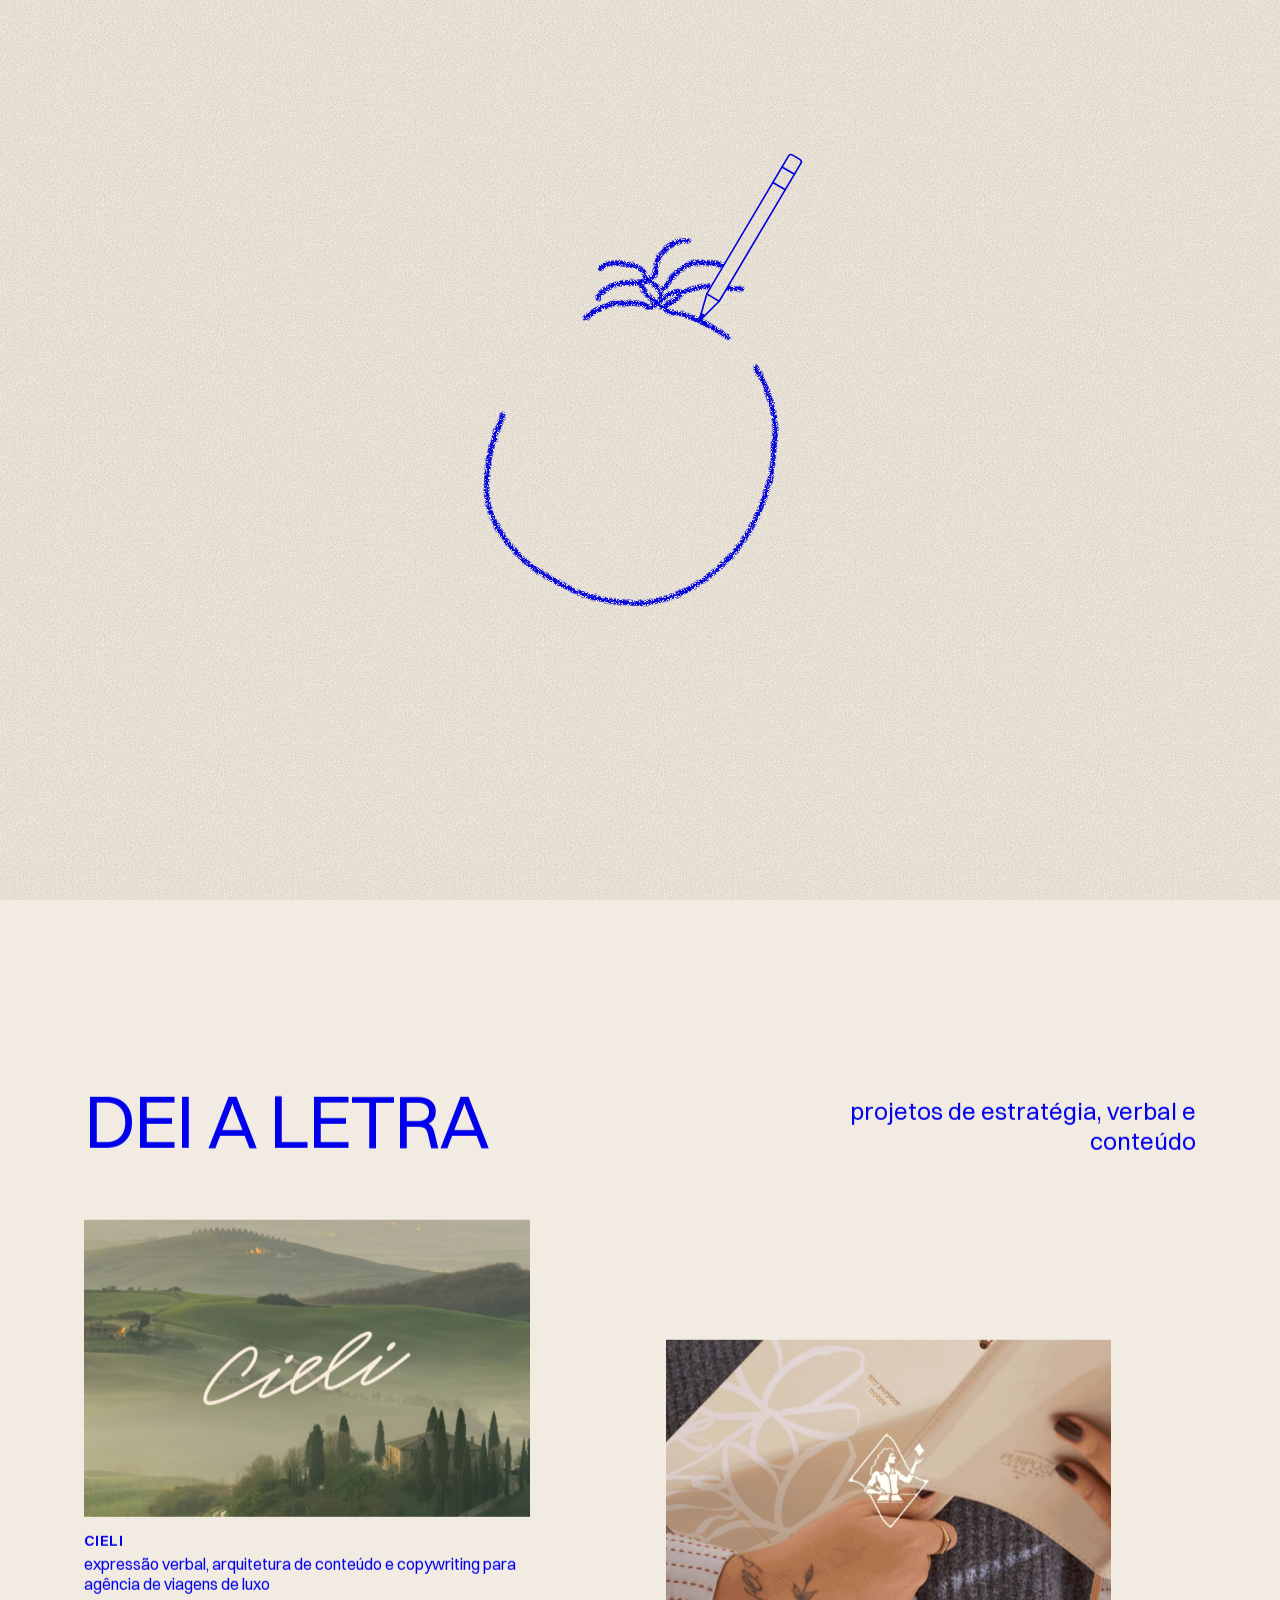
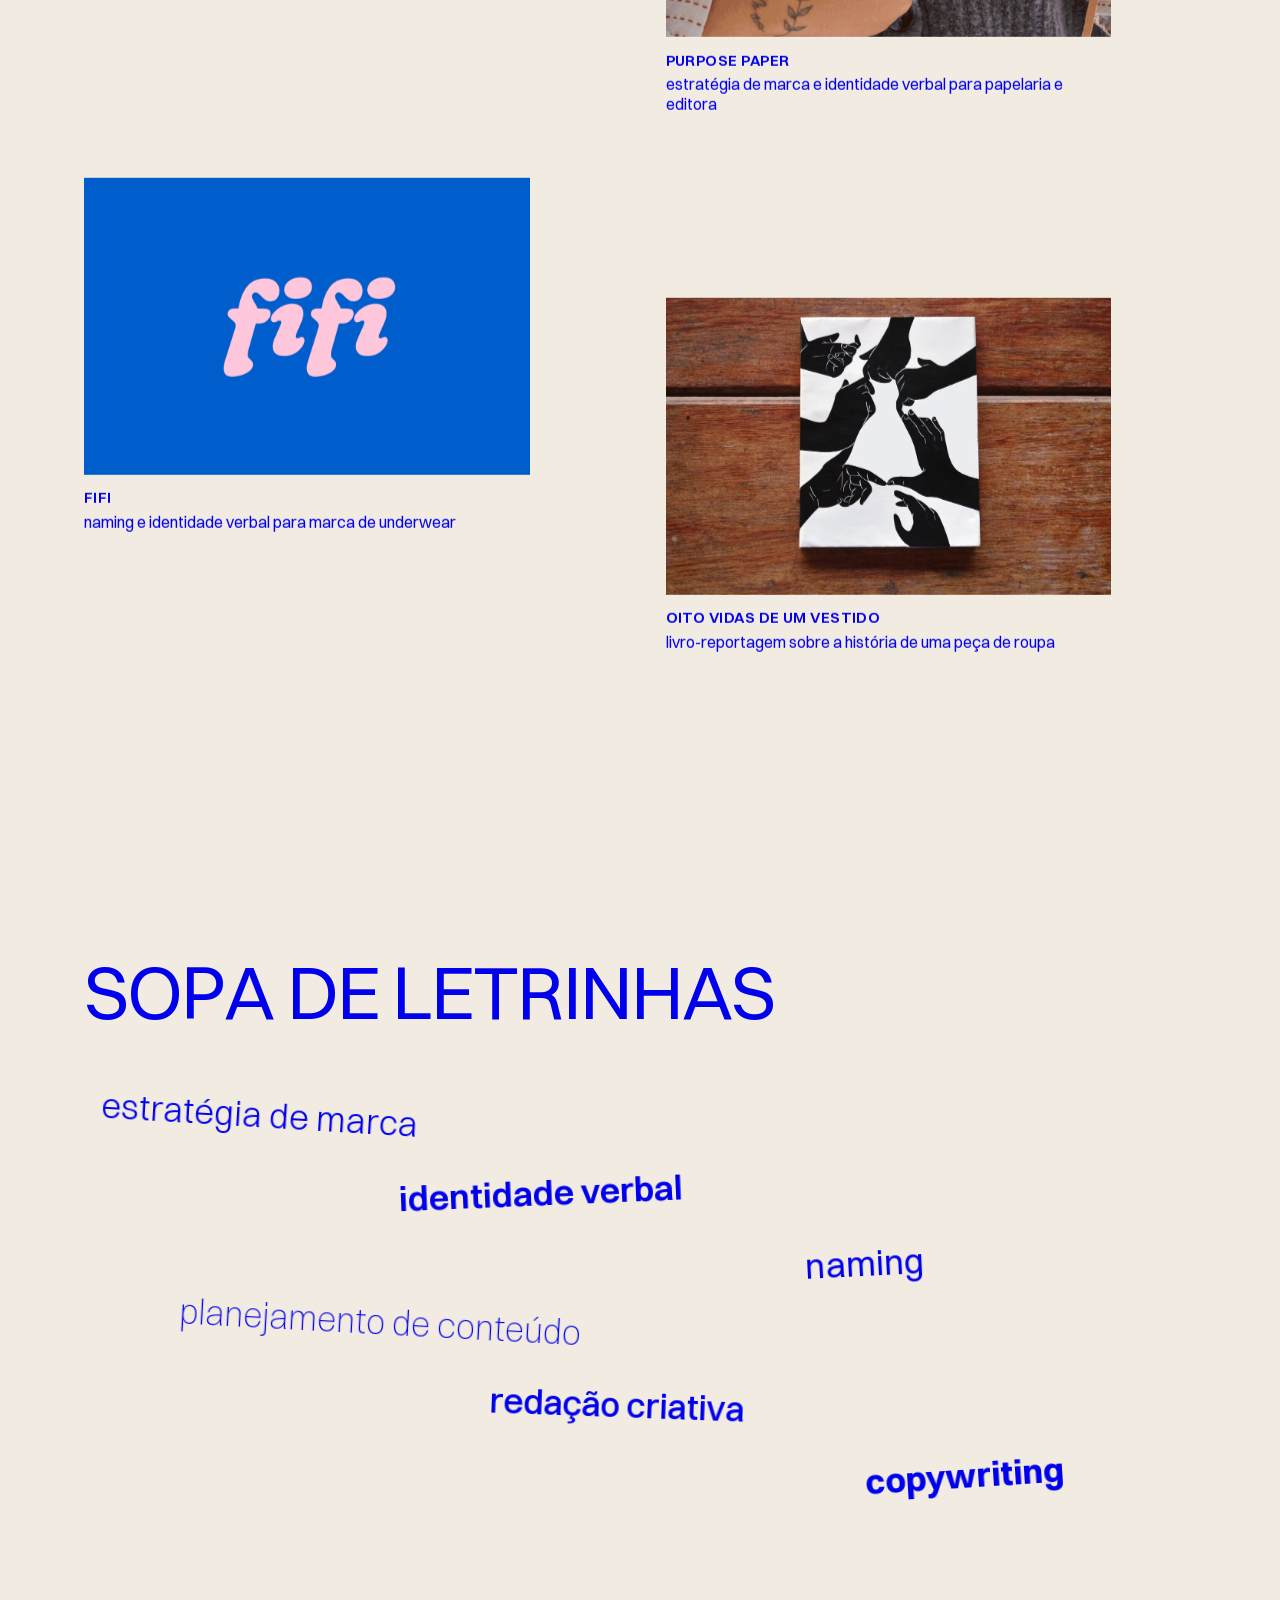
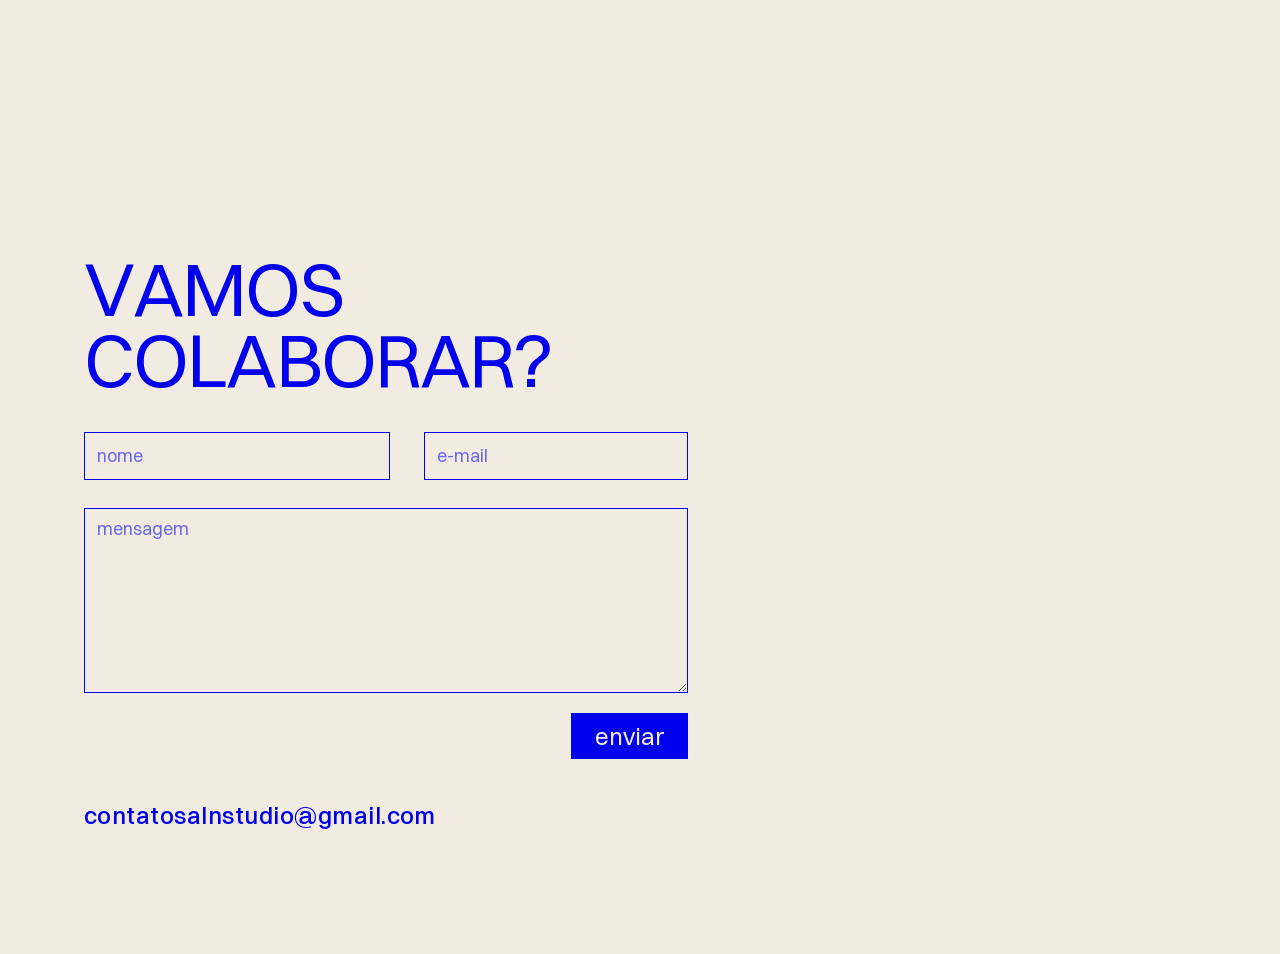
==== index.html @ 23c4adbc "Oito vidas de um vestido em mesa de folhas - Textos antigos (revista) saem; entram as 16 folhas do n" ====
<!doctype html>
<html lang="pt-BR">
<head>
  <meta charset="utf-8">
  <meta name="viewport" content="width=device-width, initial-scale=1">
  <title>Alana Lins — jornalista, estrategista e redatora</title>
  <meta name="description" content="Alana Lins: jornalista, estrategista e redatora. Estratégia de marca, identidade verbal, conteúdo e copywriting.">
  <meta name="theme-color" content="#F1EBE1">
  <link rel="preload" href="assets/fonts/Switzer-400.woff2" as="font" type="font/woff2" crossorigin>
  <link rel="stylesheet" href="css/style.css?v=2026110310">
  <script>
    // Decide antes de pintar a página se a abertura com o lápis vai rodar:
    // só na primeira visita da sessão e sem #âncora na URL.
    try {
      if (!location.hash && !sessionStorage.getItem("introVista")) {
        document.documentElement.classList.add("com-abertura");
      }
    } catch (e) {}
  </script>
</head>
<body>
  <div class="grao" aria-hidden="true"></div>
  <header class="menu" id="menu">
    <a class="menu__marca" href="#inicio"><span class="assinatura" aria-hidden="true"></span><span>alana lins</span></a>
    <nav aria-label="Principal">
      <a href="#projetos">projetos</a>
      <a href="#sobre" id="abrir-sobre" aria-haspopup="dialog">sobre</a>
      <a href="#contato">contato</a>
      <a href="#" data-loja target="_blank" rel="noopener">loja</a>
    </nav>
  </header>

  <main>
    <!-- Header 3 -->
    <header class="secao hero" id="inicio">
      <!-- as letras do nome são montadas pelo main.js a partir de abertura.nome -->
      <h1 class="nome" id="nome" aria-label="Alana Lins">
        <span class="linha linha--1" aria-hidden="true"></span>
        <span class="linha linha--2" aria-hidden="true"></span>
      </h1>
      <div class="etiqueta" id="etiqueta">
        <p class="etiqueta__texto" data-campo="abertura.etiqueta"></p>
      </div>
    </header>

    <section class="secao projetos" id="projetos">
      <div class="cab">
        <h2 class="titulo" data-campo="secaoProjetos.titulo"></h2>
        <p class="subtitulo" data-campo="secaoProjetos.descricao"></p>
      </div>
      <ul class="grade" id="grade-projetos"></ul>
    </section>

    <section class="secao servicos" id="servicos">
      <div class="cab"><h2 class="titulo" data-campo="servicos.titulo"></h2></div>
      <div class="sopa" id="sopa">
        <p class="sopa__descricao" id="sopa-descricao" aria-live="polite"></p>
      </div>
    </section>

    <section class="secao contato" id="contato">
      <div class="cab"><h2 class="titulo" data-campo="contato.titulo"></h2></div>
      <form class="form" id="form-contato">
        <label class="campo">
          <span class="sr">nome</span>
          <input type="text" name="nome" placeholder="nome" autocomplete="name" required>
        </label>
        <label class="campo">
          <span class="sr">e-mail</span>
          <input type="email" name="email" placeholder="e-mail" autocomplete="email" required>
        </label>
        <label class="campo campo--largo">
          <span class="sr">mensagem</span>
          <textarea name="mensagem" placeholder="mensagem" rows="6" required></textarea>
        </label>
        <div class="form__rodape">
          <p class="form__status" id="form-status" role="status"></p>
          <button type="submit" class="botao">enviar</button>
        </div>
      </form>
      <div class="confirmacao" id="confirmacao" hidden role="status">
        <p class="confirmacao__titulo">Mensagem enviada!</p>
        <p>Ela já voou até mim. Respondo em breve.</p>
        <button type="button" class="vazio-link" id="de-novo">escrever outra</button>
      </div>
      <p class="contato__links micro" id="contato-links"></p>
    </section>
  </main>

  <!-- Sobre: abre como uma folha por cima da página (conteúdo em SITE.sobre) -->
  <div class="sobre" id="sobre" hidden>
    <div class="sobre__fundo" data-fechar></div>
    <article class="sobre__folha" role="dialog" aria-modal="true" aria-labelledby="sobre-titulo" tabindex="-1">
      <div class="sobre__lado">
        <p class="sobre__meta"><b>sobre</b><button type="button" class="sobre__fechar" data-fechar aria-label="Fechar">×</button></p>
        <h2 class="sobre__titulo" id="sobre-titulo" data-campo="sobre.titulo"></h2>
        <div class="sobre__texto" id="sobre-texto"></div>
        <p class="sobre__redes" id="sobre-redes"></p>
      </div>
      <figure class="sobre__foto"><img id="sobre-foto" alt="Alana Lins" loading="lazy"></figure>
    </article>
  </div>

  <!-- Filtro de grafite para o risco de lápis nos títulos dos projetos -->
  <svg width="0" height="0" style="position:absolute" aria-hidden="true" focusable="false">
    <filter id="grafite" x="-5%" y="-60%" width="110%" height="220%">
      <feTurbulence type="fractalNoise" baseFrequency="0.9" numOctaves="2" seed="4" result="ruido"/>
      <feDisplacementMap in="SourceGraphic" in2="ruido" scale="1.6" xChannelSelector="R" yChannelSelector="G" result="tremido"/>
      <feColorMatrix in="ruido" type="matrix" values="0 0 0 0 0  0 0 0 0 0  0 0 0 0 0  0 0 0 -0.9 1.35" result="graos"/>
      <feComposite in="tremido" in2="graos" operator="in"/>
    </filter>
  </svg>

  <!-- Abertura: uma folha do mesmo papel em que o lápis desenha a bonequinha -->
  <div class="abertura" id="abertura">
    <div class="abertura__folha" id="abertura-folha">
      <canvas id="abertura-riscos" aria-hidden="true"></canvas>
      <canvas id="abertura-rosto" aria-hidden="true"></canvas>
    </div>
    <canvas id="abertura-lapis" aria-hidden="true"></canvas>
  </div>

  <script src="js/conteudo.js?v=2026110310"></script>
  <script src="js/main.js?v=2026110310"></script>
  <script src="js/abertura.js?v=2026110310"></script>
  <script src="js/lapis.js?v=2026110310"></script>
</body>
</html>
---- css/style.css ----
/* ===================== Fontes ===================== */
/* Switzer (Indian Type Foundry, licença gratuita do Fontshare), pesos 200 a 800 e itálico 400 */
@font-face {
  font-family: "Switzer";
  src: url("../assets/fonts/Switzer-200.woff2") format("woff2");
  font-weight: 200;
  font-style: normal;
  font-display: swap;
}
@font-face {
  font-family: "Switzer";
  src: url("../assets/fonts/Switzer-300.woff2") format("woff2");
  font-weight: 300;
  font-style: normal;
  font-display: swap;
}
@font-face {
  font-family: "Switzer";
  src: url("../assets/fonts/Switzer-400.woff2") format("woff2");
  font-weight: 400;
  font-style: normal;
  font-display: swap;
}
@font-face {
  font-family: "Switzer";
  src: url("../assets/fonts/Switzer-500.woff2") format("woff2");
  font-weight: 500;
  font-style: normal;
  font-display: swap;
}
@font-face {
  font-family: "Switzer";
  src: url("../assets/fonts/Switzer-600.woff2") format("woff2");
  font-weight: 600;
  font-style: normal;
  font-display: swap;
}
@font-face {
  font-family: "Switzer";
  src: url("../assets/fonts/Switzer-700.woff2") format("woff2");
  font-weight: 700;
  font-style: normal;
  font-display: swap;
}
@font-face {
  font-family: "Switzer";
  src: url("../assets/fonts/Switzer-800.woff2") format("woff2");
  font-weight: 800;
  font-style: normal;
  font-display: swap;
}

@font-face {
  font-family: "Switzer";
  src: url("../assets/fonts/Switzer-400-italic.woff2") format("woff2");
  font-weight: 400;
  font-style: italic;
  font-display: swap;
}

/* ===================== Tokens ===================== */
:root {
  --azul: #0000ec;
  --cru: #f1ebe1;
  --rosinha: #f7d5de;

  --fonte: "Switzer", "Helvetica Neue", Arial, sans-serif;

  --t-titulo: clamp(2.5rem, 1.5rem + 4vw, 5rem);
  --t-sub: clamp(1.125rem, 0.95rem + 0.75vw, 1.5rem);    /* ~24px */
  --t-menu: clamp(1.0625rem, 0.9rem + 0.7vw, 1.5rem);    /* ~24px */
  --t-texto: clamp(1rem, 0.94rem + 0.25vw, 1.125rem);    /* ~18px */
  --t-card: clamp(0.9375rem, 0.9rem + 0.15vw, 1rem);     /* ~16px */

  --menu-h: clamp(4.5rem, 3rem + 6vw, 7.75rem);
  --lateral: clamp(1rem, 5vw, 5.375rem);
  --largura: 69.5rem; /* ~1112px */
}

/* ===================== Base ===================== */
*,
*::before,
*::after { box-sizing: border-box; }

html {
  scroll-behavior: smooth;
  -webkit-text-size-adjust: 100%;
}

body {
  margin: 0;
  font-family: var(--fonte);
  font-size: var(--t-texto);
  line-height: 1.2;
  background: var(--cru);
  color: var(--azul);
  -webkit-font-smoothing: antialiased;
}

img { display: block; max-width: 100%; height: auto; }
a { color: inherit; }
p { margin: 0; }


::selection { background: var(--azul); color: var(--cru); }

:focus-visible { outline: 2px solid currentColor; outline-offset: 4px; }

.sr {
  position: absolute; width: 1px; height: 1px; padding: 0; margin: -1px;
  overflow: hidden; clip: rect(0 0 0 0); white-space: nowrap; border: 0;
}


/* ===================== Tipografia ===================== */
.titulo {
  margin: 0;
  font-weight: 400;
  font-size: var(--t-titulo);
  line-height: 0.95;
  letter-spacing: -0.025em;
  text-align: left;
  text-wrap: balance;
  overflow-wrap: break-word;
}

.subtitulo {
  margin: 0;
  font-size: var(--t-sub);
  line-height: 1.25;
}

/* título de seção à esquerda, subtítulo à direita na mesma linha (no celular, embaixo) */
.cab {
  width: 100%;
  max-width: var(--largura);
  margin: 0 auto;
  display: grid;
  grid-template-columns: 1fr minmax(0, 22rem);
  gap: 1rem 2rem;
  align-items: end;
}
.cab .subtitulo { text-align: right; }

/* textos pequenos de apoio */
.micro {
  font-size: 0.8125rem;
  font-weight: 500;
  text-transform: uppercase;
  letter-spacing: 0.06em;
  line-height: 1.35;
}

.texto p + p { margin-top: 1.2em; }

/* ===================== Menu ===================== */
.menu {
  position: fixed;
  inset: 0 0 auto 0;
  z-index: 10;
  height: var(--menu-h);
  display: flex;
  justify-content: space-between;
  align-items: center;
  gap: 1rem;
  padding: 0 var(--lateral);
  font-size: var(--t-menu);
  font-weight: 500;
  background: var(--cru);
  color: var(--azul);
}
.menu nav { display: flex; gap: clamp(0.9rem, 3vw, 2.2rem); }
.menu a { text-decoration: none; white-space: nowrap; }
.menu a:hover { text-decoration: underline; text-underline-offset: 0.2em; }

/* assinatura: a bonequinha ao lado de "alana lins", na cor do texto */
.menu__marca { display: inline-flex; align-items: center; gap: 0.4em; }
.menu__marca:hover { text-decoration: none !important; }
.assinatura {
  flex: none;
  width: 1.95em;
  aspect-ratio: 737 / 800;
  background-color: currentColor;
  -webkit-mask: url("../assets/img/rosto.png") center / contain no-repeat;
  mask: url("../assets/img/rosto.png") center / contain no-repeat;
  transform-origin: 50% 85%;
}
.menu__marca:hover .assinatura,
.menu__marca:focus-visible .assinatura { animation: balanca 1.6s ease-in-out infinite; }
@keyframes balanca {
  0%, 100% { transform: rotate(-7deg); }
  50% { transform: rotate(7deg) translateX(0.12em); }
}

/* ===================== Seções ===================== */
.secao {
  position: relative;
  padding: calc(var(--menu-h) + 2rem) var(--lateral) 5rem;
  scroll-margin-top: 0;
  background: var(--cru);
}
/* cada seção chega como uma folha nova: o main.js empurra de 70px a 0 ao rolar */
main > .secao + .secao { will-change: transform; }

.servicos,
.contato {
  min-height: 100vh;
  min-height: 100svh;
  display: flex;
  flex-direction: column;
  justify-content: center;
  align-items: center;
}

/* Header 3: o nome gigante, ALANA à esquerda e LINS à direita */
.hero {
  position: relative;
  padding-top: calc(var(--menu-h) + 1.5rem);
  padding-bottom: clamp(3rem, 7vw, 6rem);
}
.nome {
  display: flex;
  flex-direction: column;
  width: 100%;
  margin: clamp(1rem, 3vw, 2.5rem) 0 0;
  font-weight: 400;
  font-size: 18vw; /* valor provisório; o main.js ajusta para encher a largura */
  line-height: 0.8;
  letter-spacing: -0.03em;
  white-space: nowrap;
}
.nome .linha { display: block; }
.nome .linha--2 { align-self: flex-end; }
.nome .l,
.titulo .l { display: inline-block; }
.titulo .palavra { display: inline-block; white-space: nowrap; }

/* post-it azul por cima do nome; pode ser arrastado */
.etiqueta {
  position: absolute;
  z-index: 2;
  right: 16%;
  top: 46%;
  width: clamp(11rem, 16vw, 14rem);
  aspect-ratio: 1;
  max-width: 100%;
  padding: 1.25rem;
  background: var(--azul);
  color: var(--cru);
  transform: translate(var(--dx, 0px), var(--dy, 0px)) rotate(-12deg);
  touch-action: none;
  user-select: none;
  -webkit-user-select: none;
  cursor: grab;
}
.etiqueta.arrastando { cursor: grabbing; }
.etiqueta__texto {
  margin: 0;
  font-size: clamp(1.15rem, 0.85rem + 0.8vw, 1.5rem);
  font-weight: 500;
  line-height: 1.12;
}

/* Projetos */
.projetos { padding-top: calc(var(--menu-h) + 3.5rem); }

.grade {
  list-style: none;
  margin: clamp(2.5rem, 5vw, 4rem) auto 0;
  padding: 0;
  max-width: var(--largura);
  display: grid;
  grid-template-columns: 1fr 1fr;
  column-gap: clamp(1.5rem, 4vw, 3.5rem);
  row-gap: 4rem;
}
/* colunas desencontradas: a da direita começa mais abaixo */
.card:nth-child(even) { margin-top: 7.5rem; }
.card:nth-child(even):last-child { margin-bottom: 0; }

/* capa horizontal com título e subtítulo embaixo */
.card a {
  display: flex;
  flex-direction: column;
  align-items: flex-start;
  gap: 0.9rem;
  width: 84%;
  text-decoration: none;
}
.card img {
  width: 100%;
  aspect-ratio: 3 / 2;
  object-fit: cover;
  transition: transform 0.35s cubic-bezier(.2,.8,.2,1);
}
.card a:hover img,
.card a:focus-visible img { transform: translateY(-4px); }
.card__info {
  display: flex;
  flex-direction: column;
  gap: 0.35em;
  font-size: var(--t-card);
  line-height: 1.2;
}
.card__titulo {
  position: relative;
  align-self: flex-start;
  font-size: 0.9375rem;
  font-weight: 600;
  text-transform: uppercase;
  letter-spacing: 0.03em;
}
.card__resumo { font-weight: 400; }
.card a:focus-visible { outline: none; }
/* risco de lápis que se desenha sob o título, da esquerda para a direita */
.risco {
  position: absolute;
  left: -0.15em;
  right: -0.15em;
  bottom: -0.55em;
  width: calc(100% + 0.3em);
  height: 0.7em;
  overflow: visible;
  pointer-events: none;
  filter: url(#grafite);
}
.risco path {
  fill: none;
  stroke: var(--azul);
  stroke-linecap: round;
  vector-effect: non-scaling-stroke;
  clip-path: inset(0 100% 0 0);
  transition: clip-path 0.55s cubic-bezier(.6,0,.3,1);
}
.risco path:first-child { stroke-width: 3.4px; transition-delay: 0.32s; }
.risco path + path { stroke-width: 1.6px; opacity: 0.6; transition-delay: 0s; }
.card a:hover .risco path,
.card a:focus-visible .risco path { clip-path: inset(0 0 0 0); }
.card a:hover .risco path:first-child,
.card a:focus-visible .risco path:first-child { transition-delay: 0s; }
.card a:hover .risco path + path,
.card a:focus-visible .risco path + path { transition-delay: 0.32s; }

/* Sobre: folha azul que abre por cima da página */
html.travado { overflow: hidden; }
.sobre {
  position: fixed;
  inset: 0;
  z-index: 40;
  display: grid;
  place-items: center;
  padding: clamp(1rem, 4vw, 3rem);
  overflow: hidden;
}
.sobre[hidden] { display: none; }
.sobre__fundo {
  position: fixed;
  inset: 0;
  background: rgb(241 235 225 / 0.72);
  -webkit-backdrop-filter: blur(3px);
  backdrop-filter: blur(3px);
}
.sobre__folha {
  position: relative;
  container-type: inline-size;
  width: min(62rem, 100%);
  aspect-ratio: 1.55;
  max-height: calc(100svh - 2rem);
  display: grid;
  grid-template-columns: 1.15fr 0.85fr;
  color: var(--cru);
  background: var(--azul);
  transform: rotate(-1.2deg);
  box-shadow: 0 1px 2px rgb(20 20 60 / 0.12), 0 14px 30px -10px rgb(20 20 60 / 0.28), 0 40px 70px -30px rgb(20 20 60 / 0.25);
  outline: none;
}
.sobre__lado {
  display: flex;
  flex-direction: column;
  min-height: 0;
  padding: 4.2cqw 4cqw 3.6cqw 4.4cqw;
}
.sobre__meta {
  display: flex;
  justify-content: space-between;
  align-items: center;
  margin: 0 0 2.6cqw;
  font-size: 1.45cqw;
  font-weight: 600;
  letter-spacing: 0.08em;
  text-transform: uppercase;
}
.sobre__fechar {
  margin: -0.4em -0.3em 0 0;
  padding: 0 0.3em;
  font: inherit;
  font-size: 3.4cqw;
  font-weight: 300;
  line-height: 1;
  color: inherit;
  background: none;
  border: 0;
  transition: transform 0.25s;
}
.sobre__fechar:hover,
.sobre__fechar:focus-visible { transform: rotate(90deg); outline: none; }
.sobre__titulo {
  margin: 0 0 2.2cqw;
  font-size: 5.4cqw;
  font-weight: 400;
  line-height: 0.95;
  letter-spacing: -0.02em;
}
.sobre__texto { font-size: 2.05cqw; line-height: 1.3; }
.sobre__texto p { margin: 0; }
.sobre__texto p + p { margin-top: 0.75em; }
.sobre__redes {
  position: relative;
  display: flex;
  flex-wrap: wrap;
  gap: 1.2cqw 3cqw;
  margin: auto 0 0;
  padding-top: 2.2cqw;
  font-size: 1.55cqw;
  font-weight: 500;
  text-transform: lowercase;
  font-variant: small-caps;
  letter-spacing: 0.04em;
}
.sobre__redes::before {
  content: "";
  position: absolute;
  top: 0;
  left: 0;
  width: 45%;
  border-top: 1px solid var(--cru);
}
.sobre__redes a {
  display: inline-flex;
  align-items: center;
  gap: 0.6em;
  color: inherit;
  text-decoration: none;
}
.sobre__redes svg {
  width: 2.5cqw;
  height: 2.5cqw;
  flex: none;
  transition: transform 0.3s cubic-bezier(.2,.8,.2,1);
}
.sobre__redes a:hover svg,
.sobre__redes a:focus-visible svg { transform: rotate(-8deg) scale(1.12); }
.sobre__redes a:hover span,
.sobre__redes a:focus-visible span { text-decoration: underline; text-underline-offset: 0.2em; }
.sobre__foto { margin: 0; min-height: 0; overflow: hidden; }
.sobre__foto img {
  display: block;
  width: 100%;
  height: 100%;
  object-fit: cover;
  object-position: 50% 30%;
}
@media (max-width: 700px) {
  .sobre { display: block; overflow-y: auto; overscroll-behavior: contain; padding: 1.5rem 1rem 3rem; }
  .sobre__folha {
    aspect-ratio: auto;
    max-height: none;
    grid-template-columns: 1fr;
    margin: 0 auto;
  }
  .sobre__foto { order: -1; aspect-ratio: 1; }
  .sobre__lado { padding: 7cqw 7cqw 8cqw; }
  .sobre__meta { font-size: 3.4cqw; margin-bottom: 5cqw; }
  .sobre__fechar { font-size: 8cqw; }
  .sobre__titulo { font-size: 11cqw; margin-bottom: 5cqw; }
  .sobre__texto { font-size: 4.6cqw; }
  .sobre__redes { font-size: 4cqw; gap: 3cqw 7cqw; margin-top: 7cqw; padding-top: 5cqw; }
  .sobre__redes svg { width: 6cqw; height: 6cqw; }
}

/* Sopa de letrinhas: serviços flutuando */
.sopa {
  position: relative;
  width: 100%;
  max-width: var(--largura);
  height: clamp(20rem, 52vh, 32rem);
  margin-top: 2rem;
}
.sopa__letra {
  position: absolute;
  top: 0;
  left: 0;
  padding: 0.15em 0.35em;
  font: inherit;
  font-size: clamp(1.25rem, 0.9rem + 1.6vw, 2.25rem);
  line-height: 1.1;
  white-space: nowrap;
  color: inherit;
  background: none;
  border: 0;
  will-change: transform;
  transition: font-weight 0.25s;
}
.sopa__letra:hover,
.sopa__letra:focus-visible,
.sopa__letra.sopa__letra--ativa { font-weight: 800 !important; outline: none; }
/* balão com a descrição, logo abaixo (ou acima) da palavra clicada */
.sopa__descricao {
  position: absolute;
  top: 0;
  left: 0;
  z-index: 2;
  width: max-content;
  margin: 0;
  padding: 0.7em 0.9em;
  font-size: var(--t-card);
  line-height: 1.35;
  text-align: left;
  color: var(--azul);
  background: var(--rosinha);
  max-width: min(22rem, 80vw);
  opacity: 0;
  visibility: hidden;
  pointer-events: none;
  transition: opacity 0.3s, visibility 0.3s;
}
.sopa__descricao--visivel { opacity: 1; visibility: visible; pointer-events: auto; }
.sopa__letra { z-index: 1; }

/* Contato */
.contato .titulo { margin-bottom: 2.25rem; }
.form {
  width: 100%;
  max-width: 37.75rem; /* ~604px */
  display: grid;
  grid-template-columns: 1.16fr 1fr;
  gap: 1.75rem 2.1rem;
}
.campo { display: block; }
.campo--largo,
.form__rodape { grid-column: 1 / -1; }
.form input,
.form textarea {
  display: block;
  width: 100%;
  margin: 0;
  padding: 0.6rem 0.75rem;
  font: inherit;
  font-size: var(--t-texto);
  color: inherit;
  background: transparent;
  border: 1px solid var(--azul);
  border-radius: 0;
  -webkit-appearance: none;
  appearance: none;
}
.form input { height: 3rem; }
.form textarea { height: 11.6rem; resize: vertical; }
.form ::placeholder { color: inherit; opacity: 0.55; }
.form input:focus,
.form textarea:focus { outline: none; box-shadow: inset 0 0 0 1px var(--azul); }
.form__rodape {
  display: flex;
  justify-content: space-between;
  align-items: center;
  gap: 1rem;
  margin-top: -0.5rem;
}
.form__status { font-size: var(--t-card); }
.form > label,
.form__rodape { transform-origin: 50% 0; }
.form[hidden] { display: none; }
.aviao {
  position: fixed;
  left: 0;
  top: 0;
  z-index: 60;
  width: 46px;
  height: 46px;
  pointer-events: none;
}
.confirmacao {
  width: 100%;
  max-width: 37.75rem;
  font-size: var(--t-sub);
  text-align: left;
}
.confirmacao p { margin: 0; }
.confirmacao__titulo {
  margin-bottom: 0.4em !important;
  font-size: clamp(2.2rem, 1.4rem + 3vw, 4rem);
  font-weight: 400;
  line-height: 1;
  letter-spacing: -0.02em;
}
.vazio-link {
  margin-top: 1.4rem;
  padding: 0;
  font: inherit;
  font-size: var(--t-card);
  color: inherit;
  background: none;
  border: 0;
  text-decoration: underline;
  text-underline-offset: 0.2em;
}
.botao {
  margin-left: auto;
  padding: 0.45rem 1.4rem;
  font: inherit;
  font-size: var(--t-sub);
  color: var(--cru);
  background: var(--azul);
  border: 1px solid var(--azul);
  border-radius: 0;
  transition: background-color 0.2s, color 0.2s;
}
.botao:hover { background: transparent; color: var(--azul); }
.contato__links {
  margin-top: 2.5rem;
  font-size: var(--t-sub);
  text-align: center;
}
.contato__links a { text-decoration: none; }
.contato__links a:hover { text-decoration: underline; text-underline-offset: 0.2em; }
.contato__links .sep { margin: 0 0.6em; }

/* ===================== Página interna de projeto ===================== */
.projeto {
  max-width: calc(var(--largura) + 2 * var(--lateral));
  margin: 0 auto;
  padding-top: calc(var(--menu-h) + 6.5rem);
  padding-bottom: 6rem;
}
.projeto .subtitulo { margin-top: 0.55em; }
.projeto__banner {
  width: 100%;
  aspect-ratio: 1062 / 390;
  object-fit: cover;
  margin-top: 4.4rem;
}
.projeto__texto {
  margin-top: 5.5rem;
  padding: 0 0.8rem;
  line-height: 1.07;
}
.projeto__galeria {
  display: grid;
  grid-template-columns: repeat(auto-fit, minmax(16rem, 1fr));
  gap: 1.5rem;
  margin-top: 3rem;
}
.projeto__galeria:empty { display: none; }
.projeto__navegacao {
  display: flex;
  justify-content: space-between;
  flex-wrap: wrap;
  gap: 1rem;
  margin-top: 5rem;
  padding: 0 0.8rem;
  font-size: var(--t-sub);
}
.projeto__navegacao a { text-decoration: none; }
.projeto__navegacao a:hover { text-decoration: underline; text-underline-offset: 0.2em; }

/* ---------- Projeto em blocos: diagramação de revista ---------- */
body { overflow-x: clip; } /* fotos de ponta a ponta não criam rolagem lateral */

.blocos {
  --entre-blocos: clamp(3rem, 6vw, 5.5rem);
  --entre-imagens: clamp(0.75rem, 1.5vw, 1.25rem);
  display: flex;
  flex-direction: column;
  gap: var(--entre-blocos);
  margin-top: clamp(3rem, 6vw, 5rem);
}
.blocos figure { margin: 0; }
.blocos img { width: 100%; }
.blocos figcaption {
  margin-top: 0.6rem;
  font-size: var(--t-card);
  line-height: 1.3;
}

.bloco--texto,
.bloco__texto,
.bloco--lide {
  line-height: 1.45;
  hyphens: auto;
  -webkit-hyphens: auto;
}
.bloco--texto p,
.bloco__texto p { orphans: 3; widows: 3; }
.bloco--texto p + p,
.bloco__texto p + p,
.bloco--lide p + p { margin-top: 1em; }

/* texto corrido: uma coluna alinhada à esquerda, na largura toda do conteúdo (mesmas
   bordas das fotos "wide" e das colunas), sem capitular.
   Variações (para listas etc.): centralizado e duas colunas com fio separando. */
.blocos { --entre-colunas: clamp(2rem, 5vw, 4rem); }
.bloco--texto { max-width: none; }
.bloco--centro {
  max-width: 44rem;
  margin: 0 auto;
  text-align: center;
  text-wrap: pretty;
  hyphens: manual;
  -webkit-hyphens: manual;
}
.bloco--duas-colunas {
  max-width: none;
  column-count: 2;
  column-gap: var(--entre-colunas);
  column-rule: 1px solid rgba(0, 0, 236, 0.25);
}


/* lide: abertura em letra maior, alinhada à esquerda na largura toda */
.bloco--lide {
  font-size: var(--t-sub);
  line-height: 1.3;
  text-wrap: pretty;
}

/* blocos de texto seguidos ficam com o mesmo espaço de um parágrafo para o outro */
.bloco--texto + .bloco--texto { margin-top: calc(1em - var(--entre-blocos)); }

/* imagens em sequência (foto, vídeo, pares) ficam mais próximas umas das outras */
:is(.bloco--foto, .bloco--video, .bloco--fotos) + :is(.bloco--foto, .bloco--video, .bloco--fotos) {
  margin-top: calc(var(--entre-imagens) - var(--entre-blocos));
}

/* foto de ponta a ponta */
.bloco--foto {
  width: 100vw;
  margin-left: calc(50% - 50vw);
}
/* foto sempre inteira: ocupa a largura toda, mas nunca passa da altura da tela
   (nesse caso fica centralizada, sem cortar nem distorcer) */
.bloco--foto img,
.bloco--foto video {
  width: auto;
  max-width: 100%;
  height: auto;
  max-height: 88vh;
  max-height: 88svh;
  margin: 0 auto;
}
.bloco--foto figcaption { padding: 0 var(--lateral); }
/* "wide": ocupa a largura do conteúdo, sem ir de ponta a ponta da tela */
.bloco--foto.bloco--wide { width: 100%; margin-left: 0; }
/* a foto wide ocupa exatamente a largura do texto, para as bordas baterem */
.bloco--foto.bloco--wide img,
.bloco--foto.bloco--wide video { width: 100%; max-height: none; }
.bloco--foto video { display: block; }
.bloco--foto.bloco--wide figcaption { padding: 0; }

/* duas fotos lado a lado */
.bloco--fotos {
  display: grid;
  grid-template-columns: 1fr 1fr;
  gap: var(--entre-colunas);
}
.bloco--fotos img { aspect-ratio: 3 / 2; object-fit: cover; }

/* foto solta: menor e deslocada, como a grade de projetos */
.bloco--foto-solta { width: 42%; }
.bloco--foto-solta.bloco--direita { margin-left: auto; margin-right: 5%; }
.bloco--foto-solta.bloco--esquerda { width: 36%; margin-left: 11%; }

/* galeria de peças verticais (carrosséis, e-mails...) */
.galeria__titulo { text-align: center; margin-bottom: 1.25rem; }
.galeria__itens {
  display: grid;
  grid-template-columns: repeat(var(--n, 3), minmax(0, 1fr));
  gap: clamp(1rem, 2.5vw, 2rem);
  align-items: start;
  max-width: calc(var(--n, 3) * 22rem);
  margin: 0 auto;
}

/* foto numa coluna, texto na outra */
/* mesma grade das duas colunas de texto, para tudo alinhar */
.bloco--foto-texto {
  display: grid;
  grid-template-columns: 1fr 1fr;
  gap: var(--entre-colunas);
  align-items: start;
}
.bloco--foto-direita figure { order: 2; }

/* intertítulo de seção */
.bloco--intertitulo {
  margin: clamp(1rem, 3vw, 2.5rem) 0 0;
  font-weight: 400;
  font-size: clamp(1.75rem, 1.2rem + 2vw, 2.75rem);
  line-height: 1.05;
  letter-spacing: -0.01em;
  text-align: center;
  text-transform: uppercase;
  text-wrap: balance;
}

/* itens em grade (achados, pilares...) */
.itens__titulo {
  margin: 0 0 1.5rem;
  font-weight: 400;
  font-size: var(--t-sub);
  text-align: center;
}
.itens__lista {
  list-style: none;
  margin: 0;
  padding: 0;
  display: grid;
  grid-template-columns: 1fr 1fr;
  gap: 2.25rem var(--entre-colunas);
}
.itens__lista > li {
  padding-top: 1rem;
  border-top: 1px solid currentColor;
  line-height: 1.45;
}
.item__titulo {
  margin: 0 0 0.6rem;
  font-weight: 400;
  font-size: var(--t-sub);
  line-height: 1.15;
  text-transform: uppercase;
}

/* subtópico centralizado (e o conteúdo de cada item) */
.bloco--topico {
  max-width: 44rem;
  margin: 0 auto;
  text-align: center;
  line-height: 1.45;
}
.bloco--topico > p + p,
.itens__lista > li > p + p { margin-top: 0.8em; }
.topico__frases {
  margin: 0.4rem 0 1rem;
  font-size: clamp(1.25rem, 1rem + 1vw, 1.75rem);
  line-height: 1.25;
}
.topico__frases p + p { margin-top: 0.35em; }
.bloco--topico .topico__frases { font-size: clamp(1.5rem, 1.1rem + 1.8vw, 2.5rem); text-wrap: balance; }
.topico__palavras {
  list-style: none;
  margin: 0.4rem 0 1.2rem;
  padding: 0;
  display: flex;
  flex-wrap: wrap;
  justify-content: center;
  gap: 0.15em 0.9em;
  font-size: clamp(1.375rem, 1rem + 1.6vw, 2.25rem);
  line-height: 1.2;
  text-transform: uppercase;
}

/* dentro da grade de itens, palavras e frases ficam alinhadas à esquerda */
.itens__lista .topico__palavras { justify-content: flex-start; }

/* vídeo 16:9 */
.bloco--video { width: 100%; }
.video__quadro { position: relative; aspect-ratio: 16 / 9; background: var(--azul); }
.video__quadro iframe { position: absolute; inset: 0; width: 100%; height: 100%; border: 0; }
.video__reserva {
  position: absolute;
  inset: 0;
  display: flex;
  align-items: center;
  justify-content: center;
  color: var(--cru);
  font-size: var(--t-sub);
  text-decoration: none;
}
.video__link { margin-top: 0.6rem; font-size: var(--t-card); text-align: right; }

/* olho de revista */
.bloco--destaque {
  margin: 0 auto;
  max-width: 52rem;
  padding: 2.25rem 0;
  border-top: 2px solid currentColor;
  border-bottom: 2px solid currentColor;
  text-align: center;
  font-size: clamp(1.625rem, 1.1rem + 2.2vw, 2.75rem);
  line-height: 1.12;
  letter-spacing: -0.01em;
  text-wrap: balance;
}
.bloco--destaque p::before { content: "“"; }
.bloco--destaque p::after { content: "”"; }

/* botão com link nas páginas de projeto */
.bloco--botao { text-align: center; }
.bloco--botao .botao { display: inline-block; margin-left: 0; text-decoration: none; }

/* ===================== Abertura com o lápis =====================
   Uma folha do mesmo papel cobre a tela (a textura .grao fica por cima dela
   também). O js/abertura.js desenha a bonequinha e o lápis; na saída a folha
   sobe e o site sobe colado nela. */
.com-abertura body { overflow: hidden; }
.abertura { display: none; }
.com-abertura .abertura {
  display: block;
  position: fixed;
  inset: 0;
  z-index: 20;
  overflow: hidden;
  touch-action: none;
}
.abertura.sem-cursor { cursor: none; }
.abertura__folha { position: absolute; inset: 0; background: var(--cru); }
.abertura canvas { position: absolute; inset: 0; width: 100%; height: 100%; pointer-events: none; }
#abertura-lapis { z-index: 2; }

/* ===================== Lápis ===================== */
/* Cursor em forma de lápis; a ponta (canto inferior esquerdo) é o ponto do clique */
html { cursor: url("data:image/svg+xml,<svg xmlns='http://www.w3.org/2000/svg' width='32' height='32' viewBox='0 0 32 32'><g stroke='%230000EC' stroke-width='1.5' stroke-linejoin='round'><path d='M3 29 5.6 21.4 22 5 27 10 10.6 26.4Z' fill='%23F1EBE1'/><path d='M22 5 24.6 2.4Q25.5 1.5 26.4 2.4L29.6 5.6Q30.5 6.5 29.6 7.4L27 10Z' fill='%23F1EBE1'/><path d='M20.4 6.6 25.4 11.6' fill='none'/><path d='M5.6 21.4 10.6 26.4' fill='none'/><path d='M3 29 4.1 25.6 6.4 27.9Z' fill='%230000EC'/></g></svg>") 3 29, auto; }
a, button, label, .card a { cursor: url("data:image/svg+xml,<svg xmlns='http://www.w3.org/2000/svg' width='32' height='32' viewBox='0 0 32 32'><g stroke='%230000EC' stroke-width='1.5' stroke-linejoin='round'><path d='M3 29 5.6 21.4 22 5 27 10 10.6 26.4Z' fill='%23F1EBE1'/><path d='M22 5 24.6 2.4Q25.5 1.5 26.4 2.4L29.6 5.6Q30.5 6.5 29.6 7.4L27 10Z' fill='%23F1EBE1'/><path d='M20.4 6.6 25.4 11.6' fill='none'/><path d='M5.6 21.4 10.6 26.4' fill='none'/><path d='M3 29 4.1 25.6 6.4 27.9Z' fill='%230000EC'/></g></svg>") 3 29, pointer; }
input, textarea { cursor: url("data:image/svg+xml,<svg xmlns='http://www.w3.org/2000/svg' width='32' height='32' viewBox='0 0 32 32'><g stroke='%230000EC' stroke-width='1.5' stroke-linejoin='round'><path d='M3 29 5.6 21.4 22 5 27 10 10.6 26.4Z' fill='%23F1EBE1'/><path d='M22 5 24.6 2.4Q25.5 1.5 26.4 2.4L29.6 5.6Q30.5 6.5 29.6 7.4L27 10Z' fill='%23F1EBE1'/><path d='M20.4 6.6 25.4 11.6' fill='none'/><path d='M5.6 21.4 10.6 26.4' fill='none'/><path d='M3 29 4.1 25.6 6.4 27.9Z' fill='%230000EC'/></g></svg>") 3 29, text; }

/* Rastro de escrita (desenhado pelo js/lapis.js) */
.rastro {
  position: fixed;
  inset: 0;
  width: 100%;
  height: 100%;
  z-index: 30;
  pointer-events: none;
}

/* formulário e links de contato alinhados à esquerda, como o título */
.contato .form,
.contato .contato__links {
  margin-left: max(0px, calc((100% - var(--largura)) / 2));
  margin-right: auto;
  text-align: left;
}
.contato__links.micro { text-transform: none; letter-spacing: 0.02em; }

/* ===================== Textura de papel =====================
   Fica por cima de tudo (conteúdo, menu e abertura), abaixo só do
   canvas do lápis. Quase imperceptível. */
.grao {
  position: fixed;
  inset: 0;
  z-index: 25;
  pointer-events: none;
  background-image: url("data:image/svg+xml,%3Csvg xmlns='http://www.w3.org/2000/svg' width='220' height='220'%3E%3Cfilter id='g'%3E%3CfeTurbulence type='fractalNoise' baseFrequency='0.65' numOctaves='2' stitchTiles='stitch'/%3E%3CfeColorMatrix values='0 0 0 0 0.2  0 0 0 0 0.15  0 0 0 0 0.1  0 0 0 0.9 -0.2'/%3E%3C/filter%3E%3Crect width='220' height='220' filter='url(%23g)'/%3E%3C/svg%3E");
  background-size: 220px 220px;
  mix-blend-mode: multiply;
  opacity: 0.35;
}

/* ===================== Responsivo ===================== */
@media (max-width: 700px) {
  .menu { font-size: 0.9375rem; gap: 0.75rem; }
  .menu nav { gap: 0.85rem; }
  .assinatura { width: 1.7em; }
  .etiqueta { position: relative; right: auto; top: auto; margin: 2rem 1rem 0 auto; }
  .cab { grid-template-columns: 1fr; }
  .cab .subtitulo { text-align: left; }
}
@media (max-width: 900px) {
  .card a { width: 100%; }
  .card:nth-child(even) { margin-top: 5rem; }


  .bloco--duas-colunas { column-count: 1; }
  .itens__lista { grid-template-columns: 1fr; }
  .bloco--foto-texto,
  .bloco--foto-direita { grid-template-columns: 1fr; }
  .bloco--foto-direita figure { order: 0; }
}

@media (max-width: 380px) {
  .menu { font-size: 0.875rem; }
  .menu nav { gap: 0.7rem; }
  .menu__marca { gap: 0.3em; }
}
@media (max-width: 340px) {
  .menu { gap: 0.5rem; }
  .menu nav { gap: 0.5rem; }
}

@media (max-width: 600px) {
  .grade { grid-template-columns: 1fr; row-gap: 3rem; max-width: 22rem; }
  .card:nth-child(even) { margin-top: 0; }
  /* mantém o ar "desencontrado" no celular */
  .card a { width: auto; }
  .card:nth-child(odd) a { margin-right: 12%; }
  .card:nth-child(even) a { margin-left: 12%; }

  .form { grid-template-columns: 1fr; gap: 1rem; }
  .form__rodape { margin-top: 0; }
  .projeto { padding-top: calc(var(--menu-h) + 3rem); }
  .projeto__banner { margin-top: 2.5rem; aspect-ratio: 4 / 3; }
  .projeto__texto { margin-top: 2.5rem; padding: 0; line-height: 1.25; }
  .projeto__navegacao { padding: 0; flex-direction: column; }
  .bloco--fotos { grid-template-columns: 1fr; }
  /* no celular a galeria vira um carrossel com rolagem lateral */
  .galeria__itens {
    display: flex;
    overflow-x: auto;
    scroll-snap-type: x mandatory;
    gap: 0.75rem;
    margin: 0 calc(-1 * var(--lateral));
    padding: 0 var(--lateral) 0.5rem;
  }
  .galeria__itens figure { flex: 0 0 78%; scroll-snap-align: center; }
  .bloco--foto-solta,
  .bloco--foto-solta.bloco--esquerda { width: 82%; }
  .bloco--foto-solta.bloco--direita { margin-right: 0; }
  .bloco--foto-solta.bloco--esquerda { margin-left: 0; }
}

/* ===================== Página de projeto em mesa de folhas (js/mesa.js) ===================== */
.com-mesa {
  --f-pagina: #fbf7ef;
  --f-azul: #0000ec;
  --f-rosinha: #f3bccb;
  --f-rosa: #eea2bd;
  --f-lilas: #c9bcf2;
  --f-amarelo: #f4e48f;
  --f-salvia: #c5c7b3;
}
.projeto--mesa {
  max-width: none;
  padding-bottom: 8rem;
}
.projeto--mesa .cab {
  max-width: 88rem;
  grid-template-columns: minmax(0, 1fr) auto;
  gap: 1.5rem 3rem;
}
.projeto--mesa .titulo {
  font-size: clamp(3.25rem, 1rem + 9vw, 9.5rem);
  line-height: 0.88;
  letter-spacing: -0.035em;
}
.ficha {
  display: grid;
  grid-template-columns: auto auto;
  gap: 0.3rem 1.5rem;
  margin: 0;
  font-size: 0.8125rem;
  line-height: 1.35;
}
.ficha dt { font-weight: 600; text-transform: uppercase; letter-spacing: 0.06em; }
.ficha dd { margin: 0; max-width: 19rem; }

.mesa-area { margin-top: clamp(2rem, 4vw, 3rem); }
.mesa { position: relative; width: 100%; max-width: 88rem; margin: 0 auto; }

.folha {
  container-type: inline-size;
  position: absolute;
  left: 0;
  top: 0;
  width: var(--lw, 400px);
  aspect-ratio: var(--ar, 1.3);
  max-width: 100%;
  overflow: hidden;
  background: var(--fundo, var(--f-pagina));
  color: var(--tinta, var(--azul));
  line-height: 1.4;
  cursor: grab;
  user-select: none;
  -webkit-user-select: none;
  touch-action: none;
  will-change: transform;
  transition: transform 0.6s cubic-bezier(.2,.8,.2,1);
}
.folha.arrastando { transition: none; cursor: grabbing; }
.folha img { -webkit-user-drag: none; pointer-events: none; }
.folha video { pointer-events: none; }
.folha:focus-visible { outline: 2px solid var(--azul); outline-offset: 4px; }
.folha p, .folha h2, .folha h3, .folha ul { margin: 0; }
.folha ul { list-style: none; padding: 0; }
.folha a { color: inherit; }

/* conteúdo comum */
.meta { display: flex; justify-content: space-between; gap: 1rem; font-size: 1.7cqw; line-height: 1.3; }
.meta b { font-weight: 600; letter-spacing: 0.05em; text-transform: uppercase; }
.pad { padding: 4cqw 4.5cqw; height: 100%; display: flex; flex-direction: column; gap: 3cqw; }
.inter { font-size: 7cqw; font-weight: 400; line-height: 0.95; letter-spacing: -0.025em; text-wrap: balance; }
.corrido { font-size: 2.55cqw; line-height: 1.38; display: flex; flex-direction: column; gap: 0.8em; }
.corrido--duas { display: block; columns: 2; column-gap: 4cqw; }
.corrido--duas p { break-inside: avoid-column; }
.corrido--duas p + p { margin-top: 0.8em; }
.folha .empurra { margin-top: auto; }

/* lide */
.f-lide .lide { font-size: var(--fs, 4.15cqw); line-height: 1.12; letter-spacing: -0.01em; text-wrap: pretty; }
.selos { display: grid; grid-template-columns: repeat(2, 7cqw); gap: 0.6cqw; }
.selos span { width: 7cqw; aspect-ratio: 1; border-radius: 50%; background: var(--azul); color: var(--f-pagina); display: flex; align-items: center; justify-content: center; font-size: 3.6cqw; font-weight: 500; }

/* bilhete com clipe */
.f-achados { overflow: visible; }
.f-achados .pad { gap: 3.5cqw; padding: 7cqw; }
.f-achados h3 { font-size: 7.5cqw; font-weight: 500; line-height: 1; text-transform: uppercase; letter-spacing: 0.01em; }
.f-achados li { display: grid; grid-template-columns: 6cqw 1fr; gap: 3cqw; align-items: start; padding-top: 3cqw; border-top: 1px dashed currentColor; font-size: 4.9cqw; line-height: 1.15; }
.f-achados li + li { margin-top: 3cqw; }
.f-achados li span { width: 4.4cqw; aspect-ratio: 1; border-radius: 50%; border: 1.5px solid currentColor; margin-top: 0.5cqw; }
.f-achados li span.cheio { background: currentColor; }
.clipe { position: absolute; z-index: 2; right: 14%; top: -7cqw; width: 7cqw; height: 18cqw; overflow: visible; }
.clipe path { fill: none; stroke: var(--azul); stroke-width: 1.6; stroke-linecap: round; vector-effect: non-scaling-stroke; }

/* formulário */
.tabela { width: 100%; border-collapse: collapse; font-size: 2.05cqw; line-height: 1.32; }
.tabela th { text-align: left; font-weight: 600; text-transform: uppercase; letter-spacing: 0.06em; font-size: 1.6cqw; padding: 1.2cqw 1.4cqw; border-top: 1px solid currentColor; border-bottom: 1px solid currentColor; }
.tabela td { padding: 1.5cqw 1.4cqw; border-bottom: 1px solid rgba(0, 0, 236, 0.35); vertical-align: top; }
.tabela td + td, .tabela th + th { border-left: 1px solid rgba(0, 0, 236, 0.35); }
.tabela .pilar { font-size: 3cqw; white-space: nowrap; }
.radio { display: inline-block; width: 2.4cqw; aspect-ratio: 1; border-radius: 50%; border: 1px solid currentColor; position: relative; vertical-align: -0.3cqw; }
.radio::after { content: ""; position: absolute; inset: 22%; border-radius: 50%; background: currentColor; }
.titulo-form { font-size: 6cqw; line-height: 0.98; letter-spacing: -0.02em; }
.sub-form { font-size: 2.6cqw; }

/* lista (entrega) */
.f-pratica .pad { gap: 2.5cqw; }
.f-pratica h3 { font-size: 8.5cqw; font-weight: 400; line-height: 0.92; letter-spacing: -0.03em; }
.f-pratica li { font-size: 4.3cqw; line-height: 1.12; padding: 1cqw 0; border-bottom: 1px dashed currentColor; }
.f-pratica li::before { content: "• "; }

/* créditos */
.creditos { display: grid; grid-template-columns: auto 1fr; gap: 1.2cqw 3cqw; font-size: 2.9cqw; line-height: 1.3; margin: 0; }
.creditos dt { font-weight: 600; text-transform: uppercase; letter-spacing: 0.05em; font-size: 2.1cqw; padding-top: 0.5cqw; }
.creditos dd { margin: 0; }
.proximo { display: flex; justify-content: space-between; align-items: baseline; gap: 1rem; border-top: 1px solid currentColor; padding-top: 2.5cqw; font-size: 4.2cqw; text-decoration: none; }
.proximo:hover { text-decoration: underline; text-underline-offset: 0.2em; }

/* tagline */
.f-tag { --tinta: #fbf7ef; }
.f-perso-foto { --tinta: var(--azul); }
.f-tag .tag-grande { font-size: var(--fs, 11cqw); line-height: 0.9; letter-spacing: -0.035em; text-wrap: balance; }
.f-tag .leg { font-size: 2.35cqw; line-height: 1.38; max-width: 82%; }

/* manifesto */
.f-manifesto .pad { gap: 2.6cqw; }
.titulo-m { font-size: 6cqw; font-weight: 400; line-height: 0.98; letter-spacing: -0.025em; text-wrap: balance; }
.versos { display: grid; grid-template-columns: 1fr 1fr; gap: 0 3.6cqw; font-size: 2.62cqw; line-height: 1.4; }
.versos em { font-style: italic; }
.versos > div { display: flex; flex-direction: column; gap: 1em; min-width: 0; }
.assina { font-weight: 600; }

/* frase (e frase quadrada, como post-it) */
.f-frase .pad { justify-content: space-between; }
.frase { font-size: var(--fs, 7cqw); line-height: 1.02; letter-spacing: -0.02em; text-wrap: balance; }
.f-quadrada .pad { justify-content: flex-end; padding: 7cqw; }

/* texto (título + texto corrido) */
.f-texto .inter { font-size: 5.6cqw; }
.f-texto .corrido { font-size: var(--corpo, 2.2cqw); }
.duas { display: grid; grid-template-columns: 1fr 1fr; gap: 0 4cqw; align-items: start; }
.duas > div { display: flex; flex-direction: column; gap: 0.8em; min-width: 0; }
.forte, .folha b { font-weight: 600; }
.duas--cheia { flex: 1 1 auto; align-items: stretch; }
.duas .no-pe { justify-content: flex-end; }

/* naming: o nome enorme e a legenda no pé */
.f-naming .nome-marca { font-size: 30cqw; line-height: 0.82; letter-spacing: -0.05em; }
.f-naming .leg { font-size: 2.7cqw; line-height: 1.34; }

/* janela de mensagem, como os bate-papos do início da internet */
.f-janela { display: flex; flex-direction: column; }
.folha .janela__barra { flex: none; display: flex; align-items: center; gap: 2cqw; margin: 0; padding: 1.6cqw 3cqw; background: var(--azul); color: var(--f-pagina); font-size: 2.2cqw; letter-spacing: 0.02em; }
.janela__pontos { display: flex; gap: 0.9cqw; }
.janela__pontos i { width: 1.5cqw; height: 1.5cqw; border-radius: 50%; border: 1px solid currentColor; }
.f-janela .pad { flex: 1 1 auto; height: auto; min-height: 0; }
.folha .janela__texto { margin-top: auto; font-size: 4.3cqw; line-height: 1.16; letter-spacing: -0.012em; text-wrap: pretty; }

/* créditos em texto corrido */
.credito-txt { font-size: 3.1cqw; line-height: 1.3; }
.historias { list-style: none; margin: 0; padding: 0; }
.historias li { padding: 0.45em 0; border-top: 1px dashed currentColor; }
.destaque-in { font-size: 3.9cqw; line-height: 1.08; letter-spacing: -0.015em; margin-bottom: 0.4em !important; text-wrap: balance; }

/* foto + texto embaixo */
.f-fototexto { display: flex; flex-direction: column; }
.f-fototexto .midia { flex: none; width: 100%; aspect-ratio: 16 / 9; }
.f-fototexto .pad { flex: 1 1 auto; height: auto; min-height: 0; padding: 3cqw 4cqw 4cqw; justify-content: space-between; }

/* personalidade com foto */
.f-perso-foto { display: grid; grid-template-columns: var(--cols, 1.2fr 0.8fr); }
.f-perso-foto div.leg p + p { margin-top: 0.75em; }
.f-perso-foto div.leg { font-size: var(--corpo, 1.95cqw); }
.f-perso-foto .pad { min-width: 0; }
.f-perso-foto .tag-grande { font-size: 6.4cqw; }
.f-perso-foto .leg { font-size: 1.95cqw; line-height: 1.34; max-width: none; }

/* passo: página de destino, texto à esquerda + foto */
.f-passo { display: grid; grid-template-columns: var(--cols, 1fr 1fr); }
.f-inv .midia { order: -1; }
.passo__funcao { font-size: 1.6cqw; font-weight: 500; letter-spacing: 0.1em; text-transform: uppercase; opacity: 0.8; }
.f-cap .passo__texto { line-height: 1.36; letter-spacing: 0; }

/* lide com parágrafo de apoio e link no pé */
.lide-pe { font-size: 2.45cqw; line-height: 1.35; }
.f-lide .passo__link { margin-top: 1cqw; }

/* sumário, como o índice de um livro */
.sumario__txt { font-size: 3.4cqw; line-height: 1.22; letter-spacing: -0.01em; }
.sumario { list-style: none; margin: 0; padding: 0; counter-reset: none; }
.sumario li { display: grid; grid-template-columns: 6cqw 1fr auto; align-items: baseline; gap: 2cqw; padding: 1.25cqw 0; border-top: 1px solid currentColor; font-size: 3.2cqw; line-height: 1.2; }
.sumario li:last-child { border-bottom: 1px solid currentColor; }
.sumario li > span:first-child { font-size: 2cqw; font-weight: 600; letter-spacing: 0.04em; }
.sumario b { font-weight: 400; }

/* fio: capítulo sem texto, atravessado por um fio rosa */
.f-momento .fio { position: absolute; inset: 0; width: 100%; height: 100%; pointer-events: none; }
.f-momento .fio path { fill: none; stroke: var(--f-rosa); stroke-width: 2.4px; stroke-linecap: round; vector-effect: non-scaling-stroke; }
.f-momento .pad { position: relative; display: grid; grid-template-columns: 1fr 1fr; gap: 4cqw; align-items: start; }
.f-momento .meta { font-size: 0.85cqw; }
.f-momento .inter { margin-top: 1.5cqw; font-size: 4.2cqw; }
.fio__texto { font-size: 1.32cqw; line-height: 1.45; }

/* frase com links no pé (fechamento) */
.frase__links { display: flex; flex-direction: column; gap: 1.6cqw; }
.frase__links .passo__link, .frase__links .proximo { font-size: 2.1cqw; padding-top: 1.4cqw; }
.f-frase .frase.empurra { margin-bottom: 3cqw; }
.f-passo .lado { display: flex; flex-direction: column; align-items: flex-start; gap: 1.2cqw; padding: 4cqw; min-width: 0; min-height: 0; text-align: left; }
.passo__olho { font-size: 1.6cqw; font-weight: 500; letter-spacing: 0.1em; text-transform: uppercase; opacity: 0.8; }
.passo__titulo { font-size: 2.1cqw; font-weight: 600; line-height: 1.1; letter-spacing: 0.08em; text-transform: uppercase; }
.passo__marca { flex: none; width: 1.1cqw; height: 1.1cqw; background: currentColor; transform: rotate(45deg); margin: 0.6cqw 0 0.4cqw 0.25cqw; }
.passo__texto { flex: 1 1 auto; min-height: 0; overflow: hidden; display: flex; flex-direction: column; justify-content: flex-end; font-size: var(--fs, 4.4cqw); font-weight: 400; line-height: 1.16; letter-spacing: -0.012em; text-wrap: pretty; }
.passo__link { flex: none; display: flex; justify-content: space-between; align-items: baseline; gap: 1rem; width: 100%; padding-top: 1.3cqw; border-top: 1px solid currentColor; font-size: 1.75cqw; font-weight: 500; text-decoration: none; }
.passo__link:hover { text-decoration: underline; text-underline-offset: 0.2em; }

/* fotos e vídeos */
.midia { position: relative; margin: 0; overflow: hidden; background: #e9e4da; cursor: zoom-in; }
.midia img, .midia video { display: block; width: 100%; height: 100%; object-fit: cover; }
.midia--cheia { height: 100%; }
.ampliar { position: absolute; right: 2.5cqw; bottom: 2.5cqw; width: 2.25rem; height: 2.25rem; display: flex; align-items: center; justify-content: center; background: var(--f-pagina); color: var(--azul); border: 1px solid var(--azul); font-size: 1.1rem; line-height: 1; pointer-events: none; opacity: 0; transition: opacity 0.25s; }
.folha:hover .ampliar, .folha:focus-visible .ampliar, .heroi:hover .ampliar, .heroi:focus-visible .ampliar, .pilha .ampliar { opacity: 1; }

/* tela: gravação do site */
.f-tela .pad { gap: 2.4cqw; }
.f-tela .tela { width: 100%; aspect-ratio: 960 / 488; max-width: 100%; }
.f-tela .passo__link { margin-top: auto; font-size: 2cqw; padding-top: 1.5cqw; }

/* vídeo do YouTube */
.f-video .pad { gap: 2.4cqw; }
.video-quadro { position: relative; width: 100%; aspect-ratio: 16 / 9; background: rgba(251, 247, 239, 0.12); border: 1px solid rgba(251, 247, 239, 0.45); }
.video-quadro iframe { position: absolute; inset: 0; width: 100%; height: 100%; border: 0; }
html.arrastando iframe { pointer-events: none; }

/* primeira imagem do projeto: destaque no topo, fora da mesa */
.heroi { position: relative; max-width: 84rem; margin: 0 auto clamp(2.5rem, 5vw, 4rem); background: none; transform: rotate(-1.2deg); }
.heroi img, .heroi video { display: block; width: 100%; height: auto; max-height: 82vh; max-height: 82svh; object-fit: contain; }
.heroi .ampliar { right: 1rem; bottom: 1rem; }

/* barra "arraste as folhas / reorganizar" */
.acoes {
  position: fixed;
  z-index: 50;
  left: 50%;
  bottom: calc(env(safe-area-inset-bottom, 0px) + 16px);
  transform: translateX(-50%);
  display: flex;
  align-items: center;
  gap: 1rem;
  max-width: calc(100% - 32px);
  padding: 0.5rem 0.6rem 0.5rem 1rem;
  background: var(--cru);
  border: 1.5px solid var(--azul);
  font-size: 0.8125rem;
  font-weight: 500;
  text-transform: uppercase;
  letter-spacing: 0.08em;
  transition: opacity 0.3s, transform 0.3s;
}
.acoes--fora { opacity: 0; pointer-events: none; transform: translate(-50%, 1rem); }
.acoes .botao, .visor .botao {
  margin: 0;
  padding: 0.4rem 0.9rem;
  font-size: 0.9375rem;
  font-weight: 500;
  text-transform: none;
  letter-spacing: 0;
}

/* visor de fotos e vídeos */
html.visor-aberto { overflow: hidden; }
.visor {
  position: fixed;
  inset: 0;
  z-index: 70;
  display: grid;
  grid-template-columns: auto minmax(0, 1fr) auto;
  grid-template-rows: auto minmax(0, 1fr) auto;
  gap: 1rem;
  padding: calc(env(safe-area-inset-top, 0px) + 1rem) max(16px, env(safe-area-inset-right, 0px)) calc(env(safe-area-inset-bottom, 0px) + 1rem) max(16px, env(safe-area-inset-left, 0px));
  background: var(--cru);
  color: var(--azul);
}
.visor[hidden] { display: none; }
.visor:focus { outline: none; }
.visor__topo { grid-column: 1 / -1; display: flex; justify-content: space-between; align-items: center; gap: 1rem; font-weight: 500; }
.visor__topo span { font-size: 0.8125rem; text-transform: uppercase; letter-spacing: 0.08em; }
.visor__palco { grid-column: 2; grid-row: 2; display: flex; align-items: center; justify-content: center; min-height: 0; touch-action: pan-y; }
.visor__palco img, .visor__palco video { display: block; width: 100%; height: 100%; object-fit: contain; }
.visor__seta {
  grid-row: 2;
  align-self: center;
  width: 2.75rem;
  height: 2.75rem;
  display: flex;
  align-items: center;
  justify-content: center;
  padding: 0;
  font: inherit;
  font-size: 1.25rem;
  font-weight: 300;
  color: var(--azul);
  background: transparent;
  border: 0;
  opacity: 0.6;
  transition: opacity 0.2s, transform 0.2s;
}
.visor__seta[hidden] { display: none; }
.visor__seta:hover, .visor__seta:focus-visible { opacity: 1; }
.visor__seta--ant { grid-column: 1; }
.visor__seta--prox { grid-column: 3; }
.visor__seta--ant:hover { transform: translateX(-3px); }
.visor__seta--prox:hover { transform: translateX(3px); }
.visor__rodape { grid-column: 1 / -1; display: flex; justify-content: center; align-items: baseline; gap: 1rem; margin: 0; font-size: 0.9375rem; }
.visor__rodape b { font-weight: 600; text-transform: uppercase; letter-spacing: 0.04em; font-size: 0.875rem; }
@media (max-width: 700px) {
  .visor { grid-template-columns: 1fr 1fr; }
  .visor__palco { grid-column: 1 / -1; }
  .visor__seta { grid-row: 3; justify-self: center; }
  .visor__seta--ant { grid-column: 1; }
  .visor__seta--prox { grid-column: 2; }
  .visor__rodape { grid-row: 4; }
}

/* ---------- pilha: celular e menos movimento ---------- */
.pilha .projeto--mesa .cab { grid-template-columns: 1fr; }
.pilha .mesa { height: auto !important; display: flex; flex-direction: column; align-items: center; padding: 1rem 0 2rem; }
.pilha .acoes { display: none; }
.pilha .folha { position: relative; width: 100% !important; max-width: 34rem; aspect-ratio: auto !important; transform: none !important; margin-top: -1.25rem; cursor: auto; user-select: text; -webkit-user-select: text; touch-action: auto; z-index: auto !important; transition: none; }
.pilha .folha:nth-child(odd) { rotate: -1.2deg; }
.pilha .folha:nth-child(even) { rotate: 1deg; }
.pilha .f-foto { aspect-ratio: var(--ar) !important; }
.pilha .f-achados { width: 82% !important; align-self: flex-end; margin-top: 0.75rem; }
.pilha .pad { padding: 1.25rem 1.25rem 2.25rem; gap: 1rem; }
.pilha .meta { font-size: 0.75rem; }
.pilha .corrido { font-size: 1rem !important; }
.pilha .corrido--duas { columns: 1; }
.pilha .f-lide .lide { font-size: 1.25rem; }
.pilha .selos { grid-template-columns: repeat(2, 2rem); gap: 3px; }
.pilha .selos span { width: 2rem; font-size: 0.95rem; }
.pilha .inter, .pilha .f-texto .inter { font-size: 2rem; }
.pilha .f-achados .pad { padding: 1.75rem 1.25rem 2.25rem; }
.pilha .f-achados h3 { font-size: 1.5rem; }
.pilha .f-achados li { font-size: 1.05rem; grid-template-columns: 1.4rem 1fr; gap: 0.6rem; padding-top: 0.6rem; }
.pilha .f-achados li + li { margin-top: 0.6rem; }
.pilha .f-achados li span { width: 0.95rem; margin-top: 0.2rem; }
.pilha .clipe { top: -1.6rem; width: 1.6rem; height: 3.8rem; }
.pilha .titulo-form { font-size: 1.75rem; }
.pilha .sub-form { font-size: 0.875rem; }
.pilha .tabela { font-size: 0.875rem; }
.pilha .tabela th { font-size: 0.6875rem; padding: 0.4rem; }
.pilha .tabela td { padding: 0.5rem 0.4rem; }
.pilha .tabela .pilar { font-size: 1rem; white-space: normal; }
.pilha .radio { width: 0.8rem; }
.pilha .f-pratica h3 { font-size: 2.4rem; }
.pilha .f-pratica li { font-size: 1.15rem; padding: 0.3rem 0; }
.pilha .f-tag .tag-grande { font-size: 2.6rem; }
.pilha .f-tag .leg { font-size: 1rem; max-width: none; }
.pilha .titulo-m { font-size: 1.75rem; }
.pilha .versos { grid-template-columns: 1fr; gap: 1em; font-size: 1.0625rem; }
.pilha .frase { font-size: 1.75rem; }
.pilha .f-quadrada { width: 70% !important; align-self: flex-start; }
.pilha .f-quadrada .pad { padding: 1.5rem 1.5rem 2.5rem; }
.pilha .f-passo { grid-template-columns: 1fr; }
.pilha .f-passo .lado { padding: 1.25rem; gap: 0.6rem; }
.pilha .f-passo .midia { aspect-ratio: 4 / 3; }
.pilha .passo__olho { font-size: 0.6875rem; }
.pilha .passo__titulo { font-size: 0.875rem; }
.pilha .passo__marca { width: 0.45rem; height: 0.45rem; margin: 0.2rem 0 0.3rem 0.15rem; }
.pilha .passo__texto { font-size: 1.3rem !important; overflow: visible; margin: 0.4rem 0 0.8rem; }
.pilha .passo__link, .pilha .f-tela .passo__link { font-size: 0.875rem; padding-top: 0.5rem; }
.pilha .f-tela .pad { gap: 0.8rem; }
.pilha .creditos { font-size: 1rem; gap: 0.4rem 1rem; }
.pilha .creditos dt { font-size: 0.6875rem; }
.pilha .proximo { font-size: 1.1rem; padding-top: 0.7rem; }
.pilha .ampliar { top: 0.75rem; bottom: auto; }
.pilha .heroi { transform: rotate(-0.8deg); }
.pilha .duas { grid-template-columns: 1fr; gap: 0.8em; }
.pilha .destaque-in { font-size: 1.5rem; }
.pilha .f-fototexto .pad { padding: 1.25rem 1.25rem 2.25rem; gap: 1rem; }
.pilha .f-perso-foto { grid-template-columns: 1fr; }
.pilha .f-perso-foto .tag-grande { font-size: 2.4rem; }
.pilha .f-perso-foto .leg { font-size: 1rem; }
.pilha .f-perso-foto .midia, .pilha .f-retrato .midia { aspect-ratio: 4 / 5; }
.pilha .f-cap .midia, .pilha .f-foto-cima .midia { order: -1; aspect-ratio: 4 / 5; }
.pilha .f-perso-foto div.leg { font-size: 1rem; }
.pilha .passo__funcao { font-size: 0.6875rem; }
.pilha .lide-pe { font-size: 0.95rem; }
.pilha .sumario__txt { font-size: 1.1rem; }
.pilha .sumario li { grid-template-columns: 1.6rem 1fr auto; gap: 0.6rem; padding: 0.45rem 0; font-size: 1rem; }
.pilha .sumario li > span:first-child { font-size: 0.75rem; }
.pilha .f-momento .pad { grid-template-columns: 1fr; gap: 1rem; }
.pilha .f-momento .meta { font-size: 0.75rem; }
.pilha .f-momento .inter { font-size: 2rem; }
.pilha .fio__texto { font-size: 1rem; }
.pilha .frase__links { gap: 0.5rem; }
.pilha .frase__links .passo__link, .pilha .frase__links .proximo { font-size: 0.95rem; padding-top: 0.5rem; }
@media (max-width: 759px) {
  .projeto--mesa .cab { grid-template-columns: 1fr; }
  .projeto--mesa .titulo--longo { font-size: clamp(2.6rem, 12.5vw, 4rem); }
}
.pilha .f-naming .nome-marca { font-size: 6rem; }
.pilha .f-naming .leg { font-size: 1rem; }
.pilha .folha .janela__barra { font-size: 0.8rem; padding: 0.5rem 1rem; gap: 0.7rem; }
.pilha .janela__pontos { gap: 0.3rem; }
.pilha .janela__pontos i { width: 0.55rem; height: 0.55rem; }
.pilha .folha .janela__texto { font-size: 1.3rem; margin-top: 0.4rem; }
.pilha .credito-txt { font-size: 1rem; }
.pilha .destaque-in { font-size: 1.5rem !important; }
.pilha .midia, .pilha .heroi { cursor: zoom-in; }

@media (prefers-reduced-motion: reduce) {
  html { scroll-behavior: auto; }
  *, *::before, *::after { transition-duration: 0.01ms !important; }
  .menu__marca:hover .assinatura,
  .menu__marca:focus-visible .assinatura { animation: none; }
}
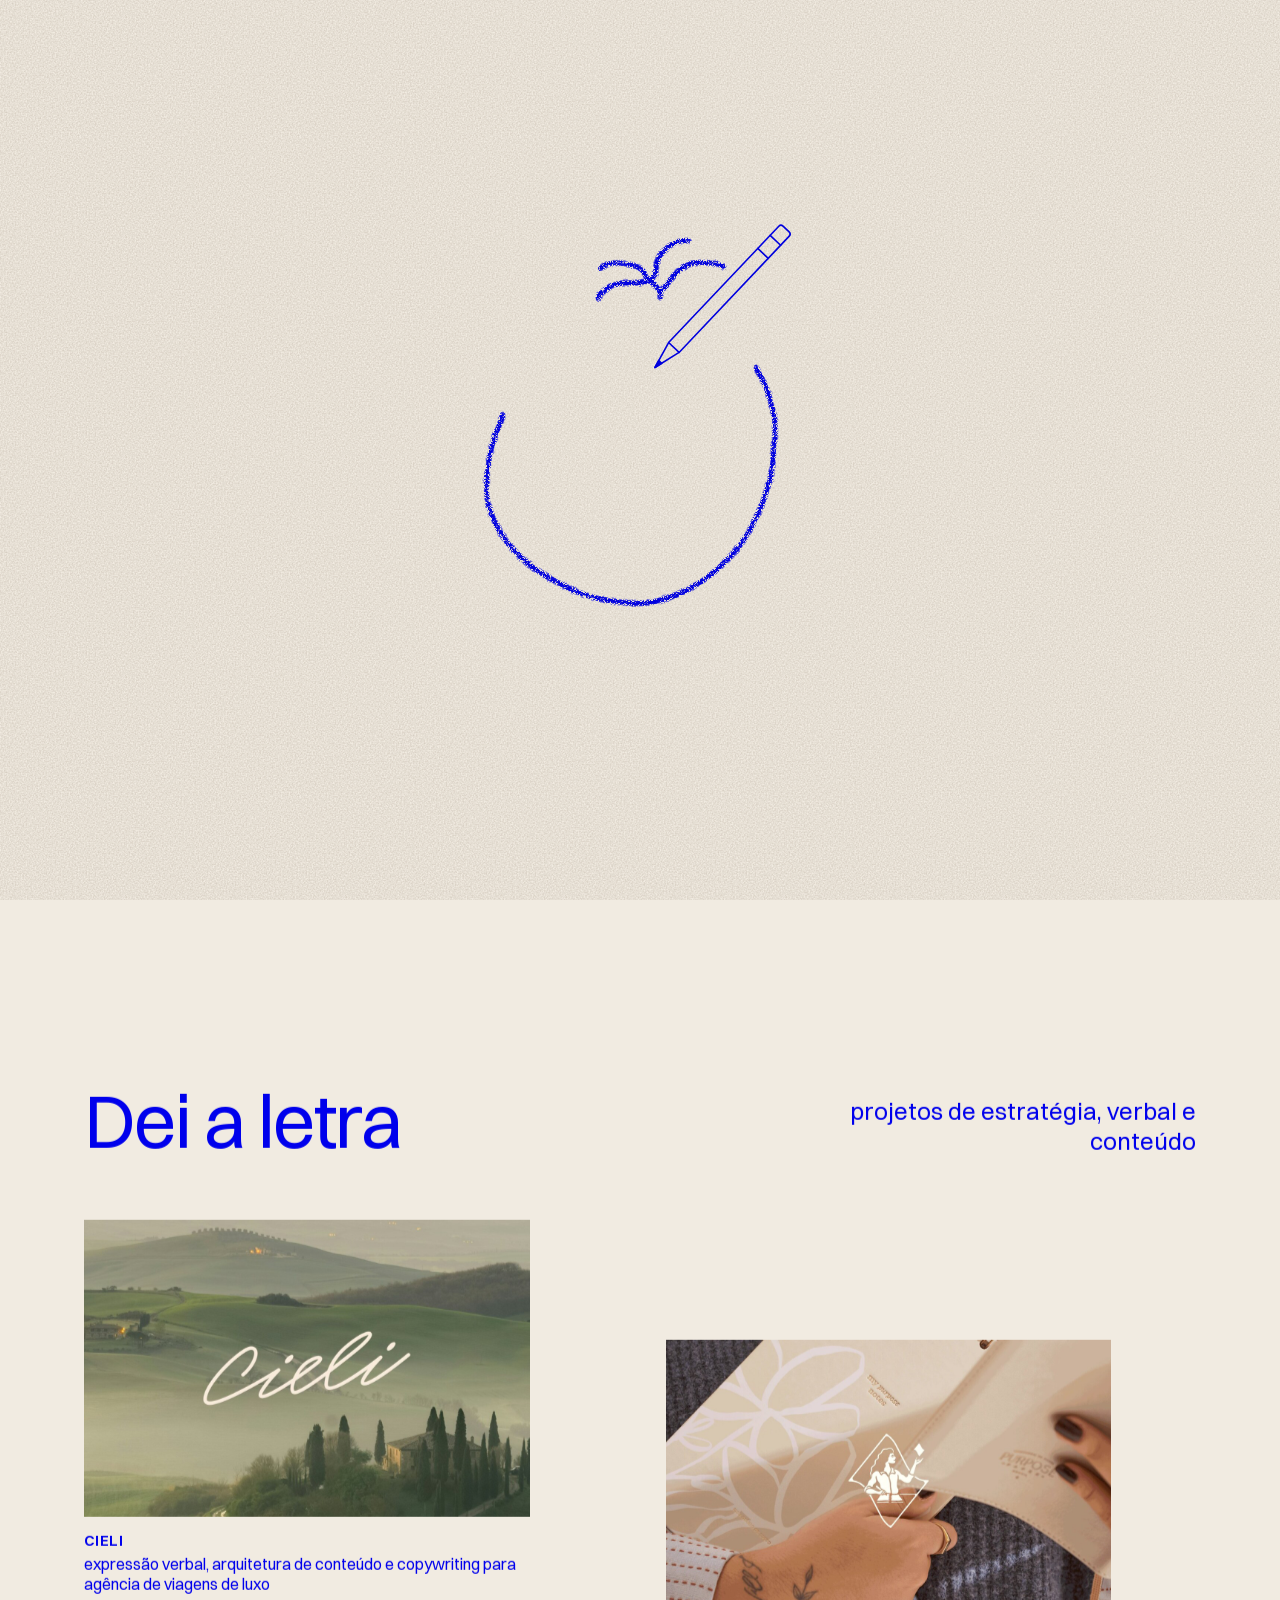
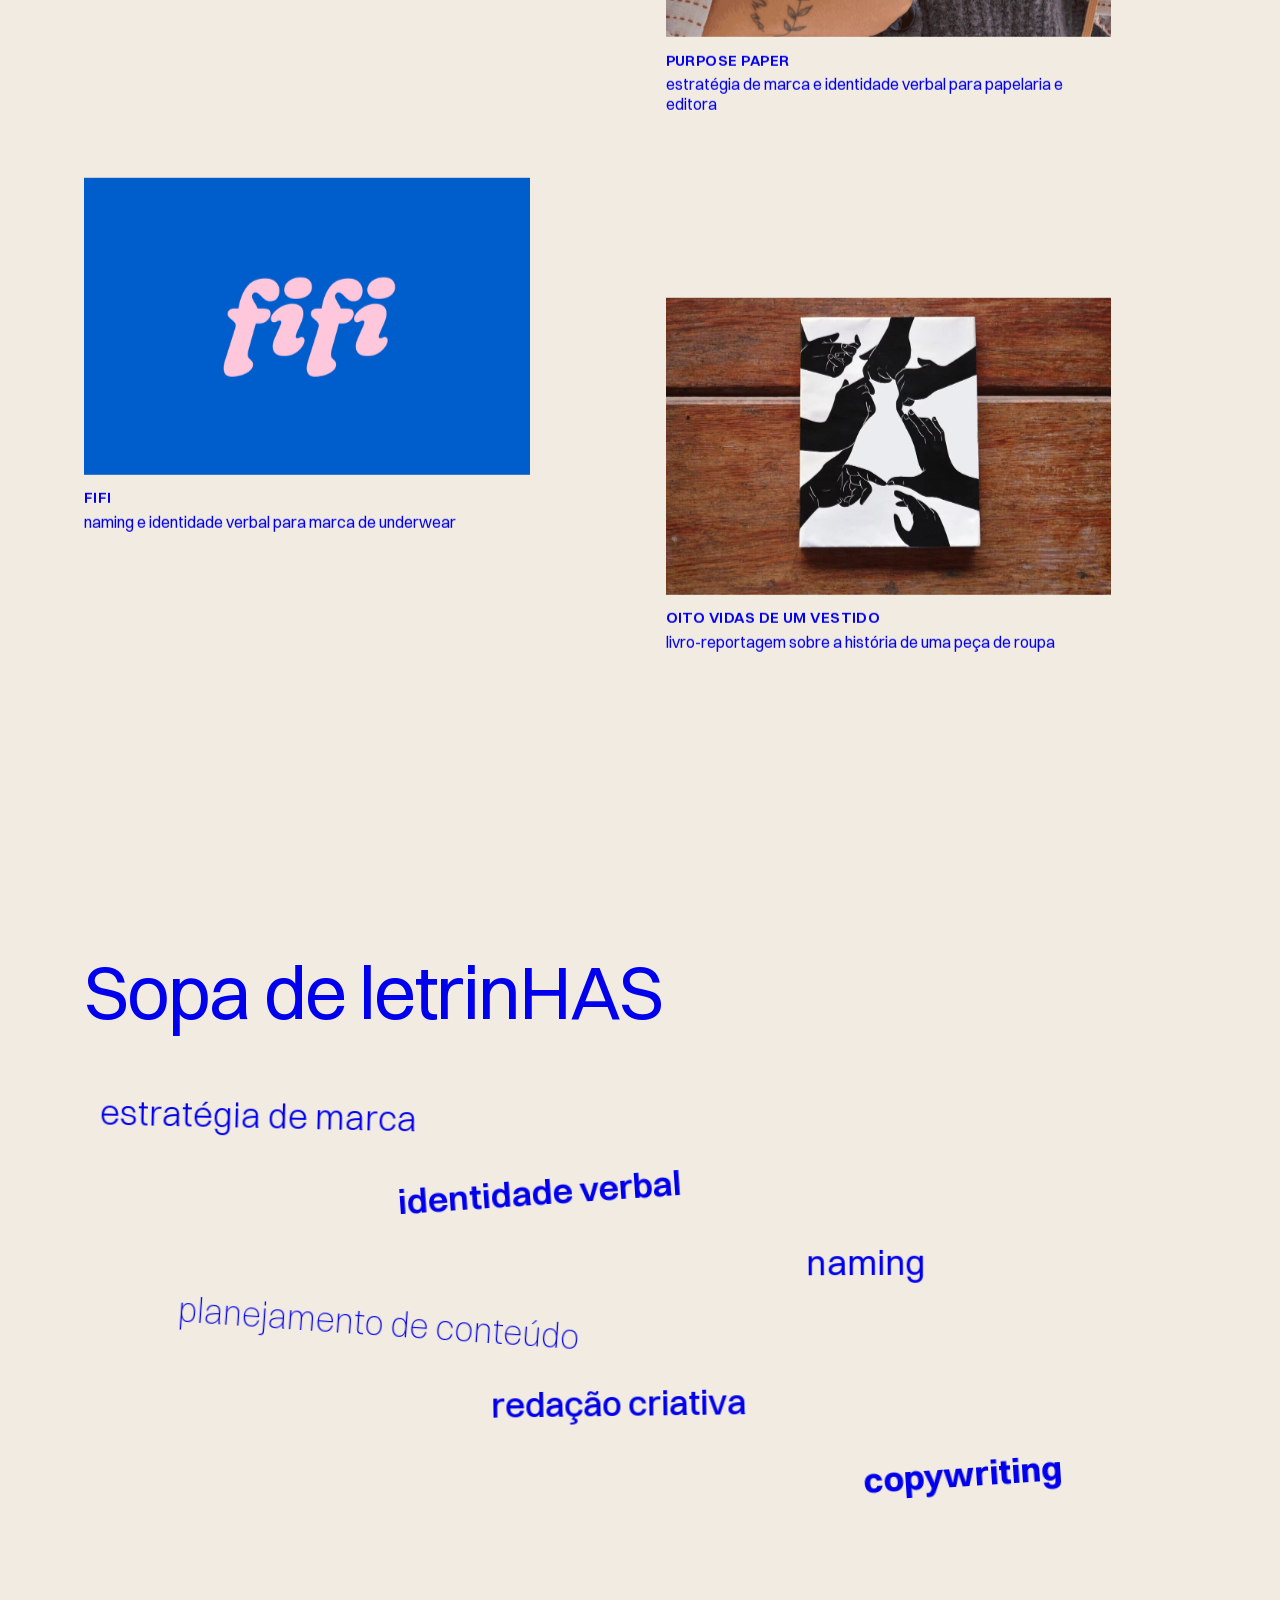
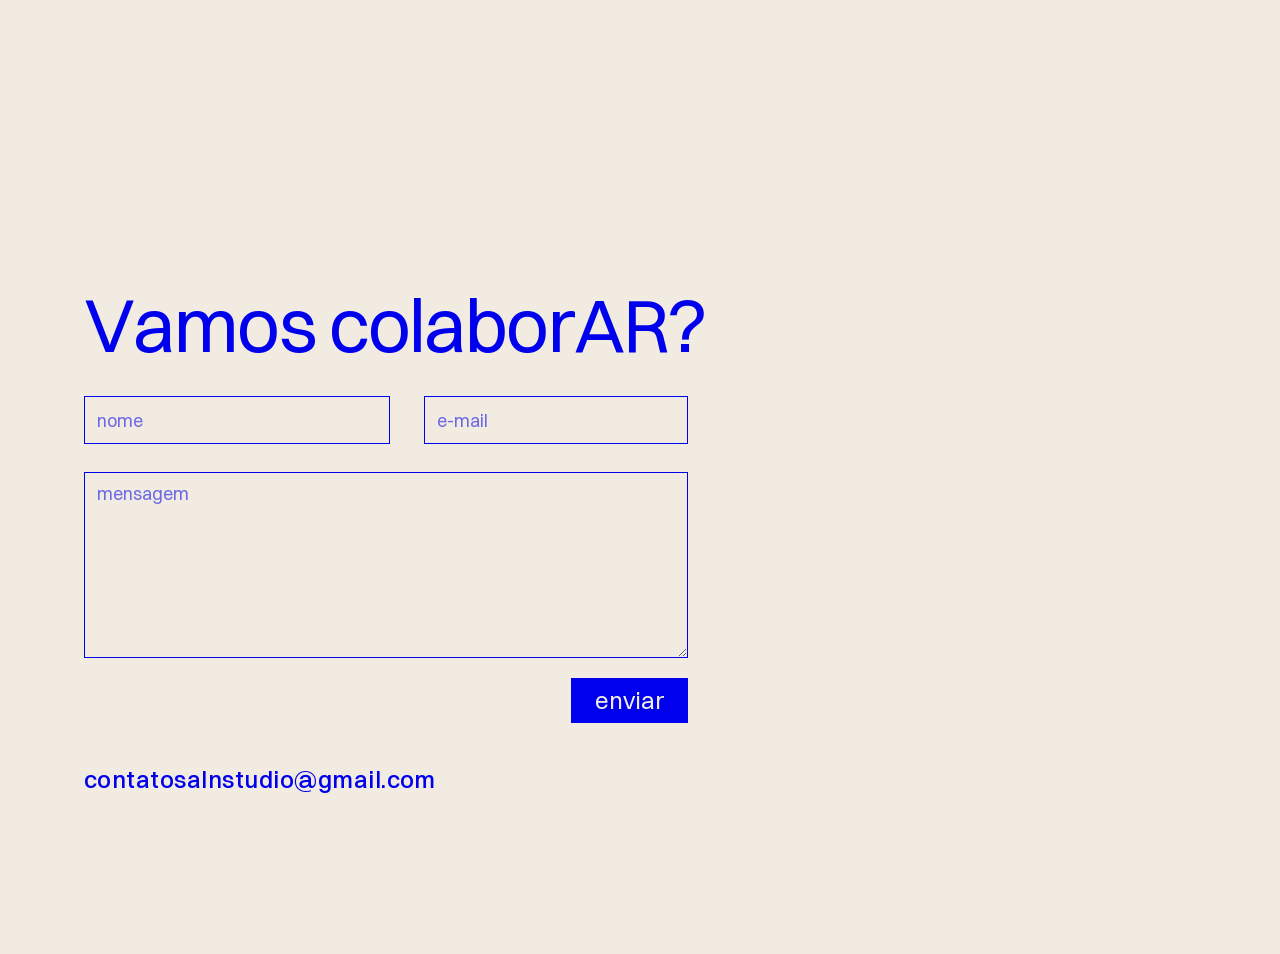
==== commit 18362a6c: "Oito vidas: texto da introdução entre aspas Co-Authored-By: Claude Opus 5.5 <noreply@anthropic.com> " ====
--- a/index.html
+++ b/index.html
@@ -7,7 +7,7 @@
   <meta name="description" content="Alana Lins: jornalista, estrategista e redatora. Estratégia de marca, identidade verbal, conteúdo e copywriting.">
   <meta name="theme-color" content="#F1EBE1">
   <link rel="preload" href="assets/fonts/Switzer-400.woff2" as="font" type="font/woff2" crossorigin>
-  <link rel="stylesheet" href="css/style.css?v=2026110310">
+  <link rel="stylesheet" href="css/style.css?v=2026110311">
   <script>
     // Decide antes de pintar a página se a abertura com o lápis vai rodar:
     // só na primeira visita da sessão e sem #âncora na URL.
@@ -120,9 +120,9 @@
     <canvas id="abertura-lapis" aria-hidden="true"></canvas>
   </div>
 
-  <script src="js/conteudo.js?v=2026110310"></script>
-  <script src="js/main.js?v=2026110310"></script>
-  <script src="js/abertura.js?v=2026110310"></script>
-  <script src="js/lapis.js?v=2026110310"></script>
+  <script src="js/conteudo.js?v=2026110311"></script>
+  <script src="js/main.js?v=2026110311"></script>
+  <script src="js/abertura.js?v=2026110311"></script>
+  <script src="js/lapis.js?v=2026110311"></script>
 </body>
 </html>
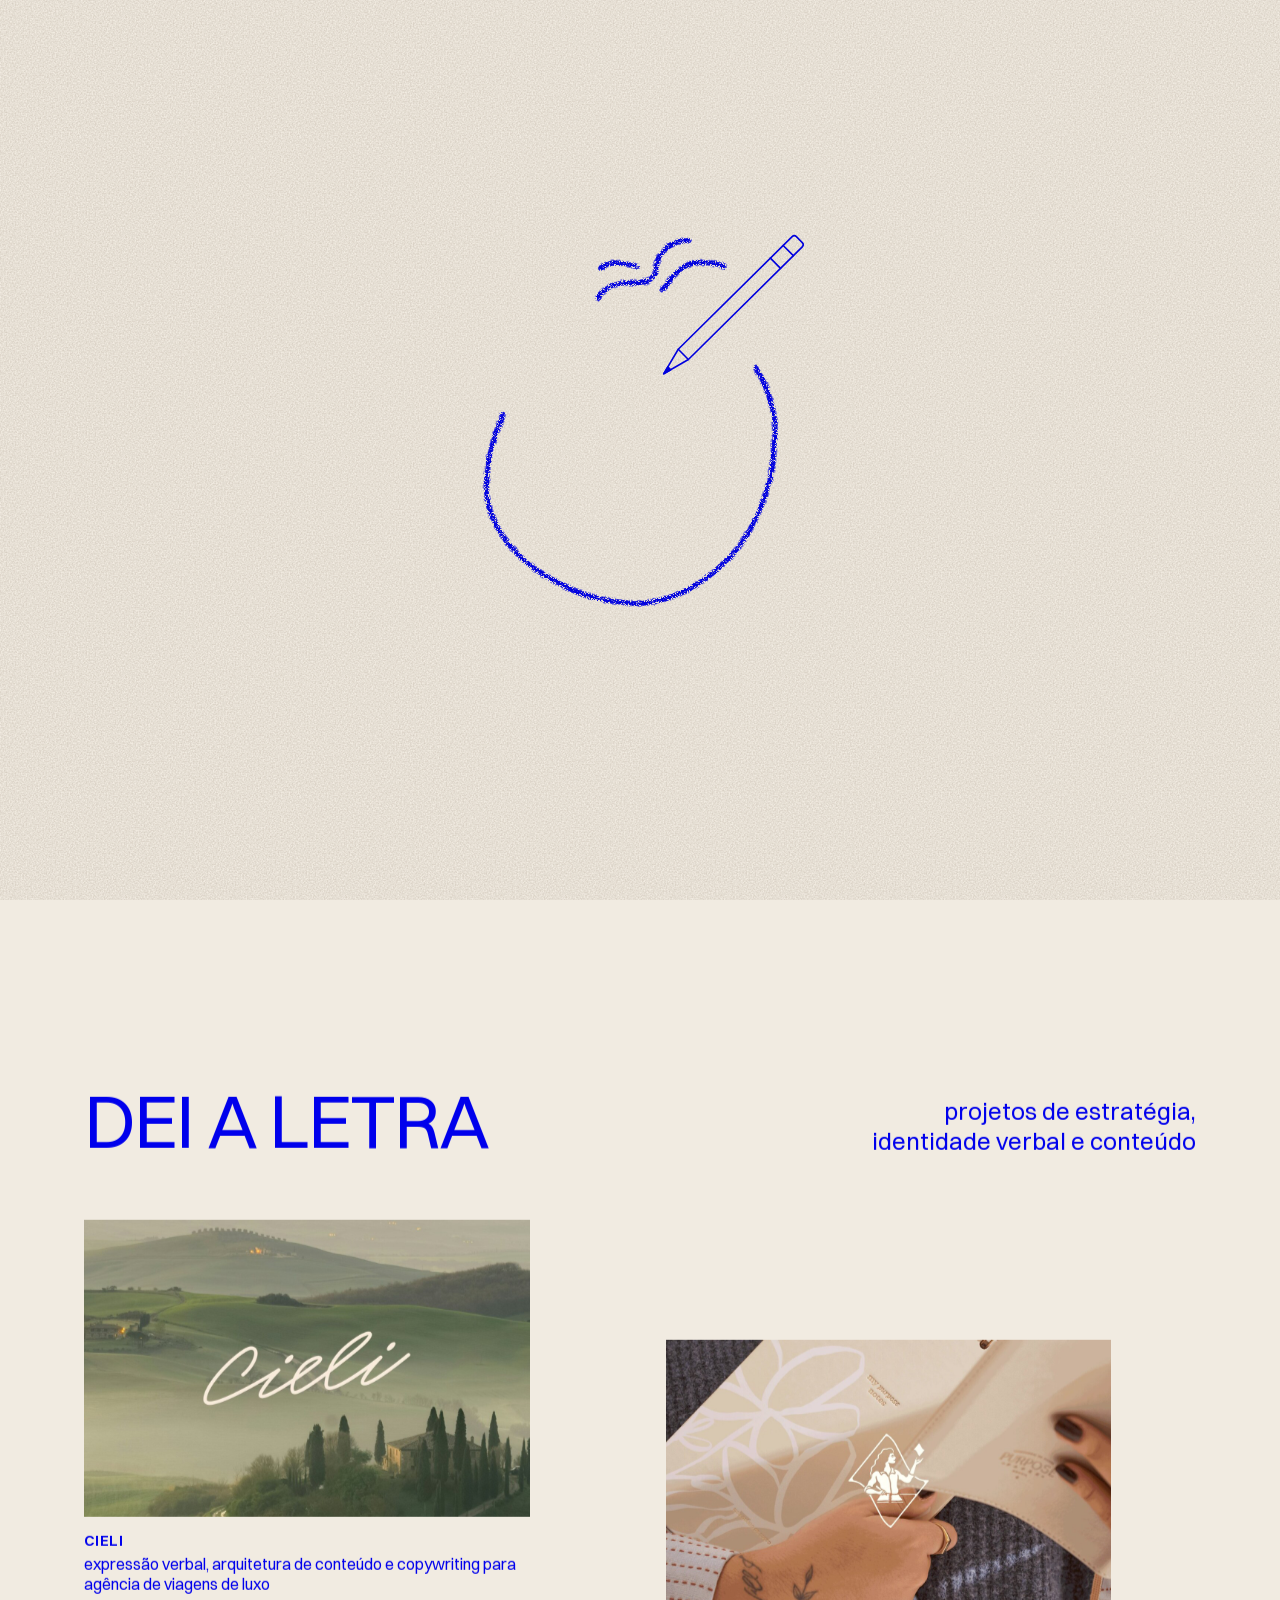
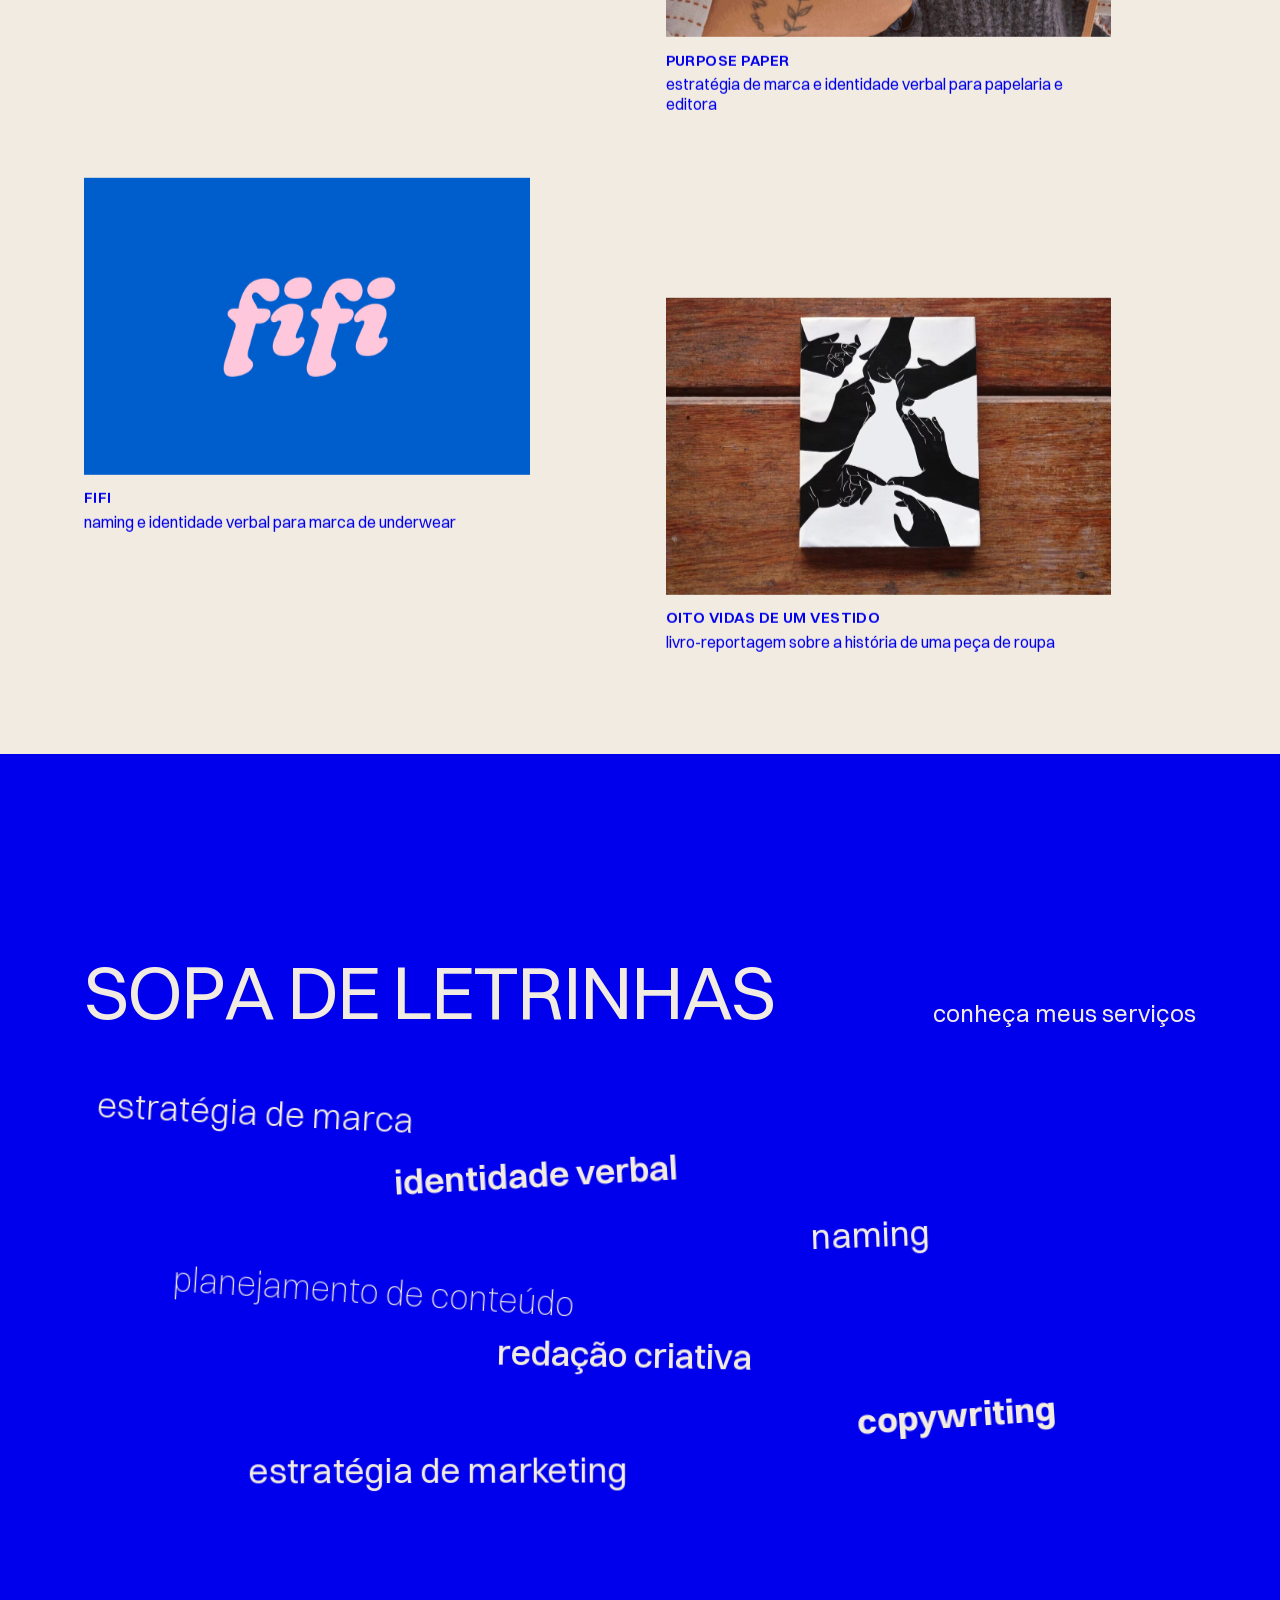
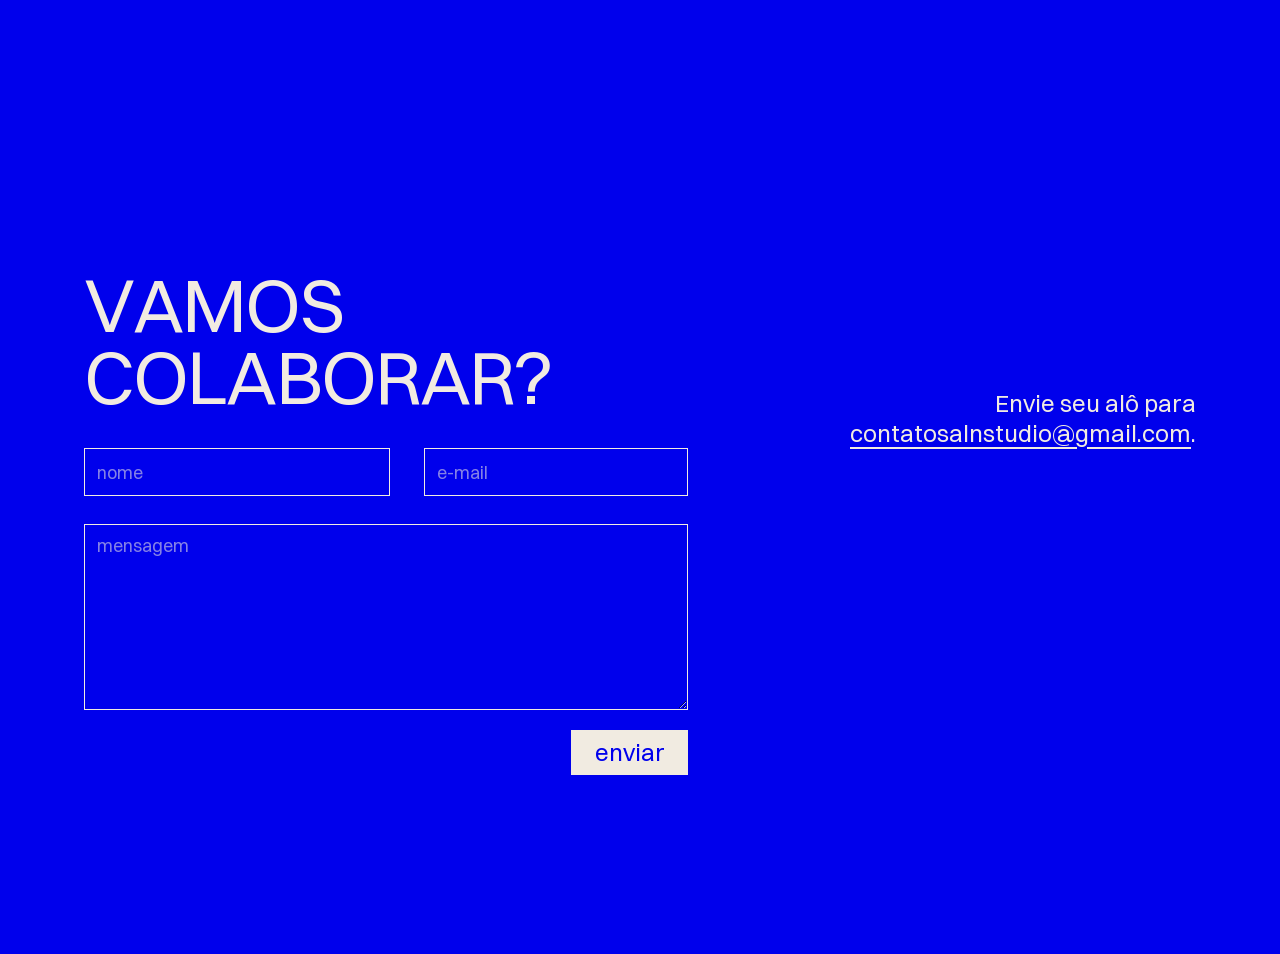
==== commit 5cda6f26: "Home: menu com risco de lápis, sopa e contato em azul, formulário pelo FormSubmit - Menu: sublinhado" ====
--- a/index.html
+++ b/index.html
@@ -7,7 +7,7 @@
   <meta name="description" content="Alana Lins: jornalista, estrategista e redatora. Estratégia de marca, identidade verbal, conteúdo e copywriting.">
   <meta name="theme-color" content="#F1EBE1">
   <link rel="preload" href="assets/fonts/Switzer-400.woff2" as="font" type="font/woff2" crossorigin>
-  <link rel="stylesheet" href="css/style.css?v=2026110311">
+  <link rel="stylesheet" href="css/style.css?v=2026110312">
   <script>
     // Decide antes de pintar a página se a abertura com o lápis vai rodar:
     // só na primeira visita da sessão e sem #âncora na URL.
@@ -26,7 +26,7 @@
       <a href="#projetos">projetos</a>
       <a href="#sobre" id="abrir-sobre" aria-haspopup="dialog">sobre</a>
       <a href="#contato">contato</a>
-      <a href="#" data-loja target="_blank" rel="noopener">loja</a>
+      <a href="#" data-loja>loja</a>
     </nav>
   </header>
 
@@ -51,15 +51,21 @@
       <ul class="grade" id="grade-projetos"></ul>
     </section>
 
-    <section class="secao servicos" id="servicos">
-      <div class="cab"><h2 class="titulo" data-campo="servicos.titulo"></h2></div>
+    <section class="secao servicos tema-azul" id="servicos">
+      <div class="cab">
+        <h2 class="titulo" data-campo="servicos.titulo"></h2>
+        <p class="subtitulo" data-campo="servicos.descricao"></p>
+      </div>
       <div class="sopa" id="sopa">
         <p class="sopa__descricao" id="sopa-descricao" aria-live="polite"></p>
       </div>
     </section>
 
-    <section class="secao contato" id="contato">
-      <div class="cab"><h2 class="titulo" data-campo="contato.titulo"></h2></div>
+    <section class="secao contato tema-azul" id="contato">
+      <div class="cab">
+        <h2 class="titulo" data-campo="contato.titulo"></h2>
+        <p class="subtitulo" id="contato-sub"></p>
+      </div>
       <form class="form" id="form-contato">
         <label class="campo">
           <span class="sr">nome</span>
@@ -120,9 +126,9 @@
     <canvas id="abertura-lapis" aria-hidden="true"></canvas>
   </div>
 
-  <script src="js/conteudo.js?v=2026110311"></script>
-  <script src="js/main.js?v=2026110311"></script>
-  <script src="js/abertura.js?v=2026110311"></script>
-  <script src="js/lapis.js?v=2026110311"></script>
+  <script src="js/conteudo.js?v=2026110312"></script>
+  <script src="js/main.js?v=2026110312"></script>
+  <script src="js/abertura.js?v=2026110312"></script>
+  <script src="js/lapis.js?v=2026110312"></script>
 </body>
 </html>
--- a/css/style.css
+++ b/css/style.css
@@ -171,7 +171,27 @@
 }
 .menu nav { display: flex; gap: clamp(0.9rem, 3vw, 2.2rem); }
 .menu a { text-decoration: none; white-space: nowrap; }
-.menu a:hover { text-decoration: underline; text-underline-offset: 0.2em; }
+.menu nav a { position: relative; }
+.menu nav a .risco { bottom: -0.4em; height: 0.55em; }
+.menu nav a:focus-visible { outline: none; }
+/* "em breve" da loja, logo abaixo do link */
+.menu__aviso {
+  position: absolute;
+  top: calc(100% + 0.7em);
+  right: 0;
+  padding: 0.3em 0.6em;
+  font-size: 0.8125rem;
+  font-weight: 500;
+  letter-spacing: 0.04em;
+  white-space: nowrap;
+  color: var(--cru);
+  background: var(--azul);
+  opacity: 0;
+  transform: translateY(-4px);
+  pointer-events: none;
+  transition: opacity 0.25s, transform 0.25s;
+}
+.menu__aviso--visivel { opacity: 1; transform: none; }
 
 /* assinatura: a bonequinha ao lado de "alana lins", na cor do texto */
 .menu__marca { display: inline-flex; align-items: center; gap: 0.4em; }
@@ -335,11 +355,17 @@
 .risco path:first-child { stroke-width: 3.4px; transition-delay: 0.32s; }
 .risco path + path { stroke-width: 1.6px; opacity: 0.6; transition-delay: 0s; }
 .card a:hover .risco path,
-.card a:focus-visible .risco path { clip-path: inset(0 0 0 0); }
+.card a:focus-visible .risco path,
+.menu nav a:hover .risco path,
+.menu nav a:focus-visible .risco path { clip-path: inset(0 0 0 0); }
 .card a:hover .risco path:first-child,
-.card a:focus-visible .risco path:first-child { transition-delay: 0s; }
+.card a:focus-visible .risco path:first-child,
+.menu nav a:hover .risco path:first-child,
+.menu nav a:focus-visible .risco path:first-child { transition-delay: 0s; }
 .card a:hover .risco path + path,
-.card a:focus-visible .risco path + path { transition-delay: 0.32s; }
+.card a:focus-visible .risco path + path,
+.menu nav a:hover .risco path + path,
+.menu nav a:focus-visible .risco path + path { transition-delay: 0.32s; }
 
 /* Sobre: folha azul que abre por cima da página */
 html.travado { overflow: hidden; }
@@ -526,6 +552,21 @@
 }
 .sopa__descricao--visivel { opacity: 1; visibility: visible; pointer-events: auto; }
 .sopa__letra { z-index: 1; }
+
+/* Da sopa de letrinhas em diante: papel azul, letras cru */
+.secao.tema-azul { background: var(--azul); color: var(--cru); }
+/* o azul continua por baixo da seção seguinte enquanto ela sobe (sem faixa cru entre elas) */
+.secao.tema-azul + .secao.tema-azul { box-shadow: 0 0 0 0 transparent; }
+.servicos.tema-azul { box-shadow: 0 90px 0 0 var(--azul); }
+.tema-azul ::selection { background: var(--cru); color: var(--azul); }
+.tema-azul .form input,
+.tema-azul .form textarea { border-color: var(--cru); }
+.tema-azul .form input:focus,
+.tema-azul .form textarea:focus { box-shadow: inset 0 0 0 1px var(--cru); }
+.tema-azul .botao { color: var(--azul); background: var(--cru); border-color: var(--cru); }
+.tema-azul .botao:hover { color: var(--cru); background: transparent; }
+.tema-azul :focus-visible { outline-color: var(--cru); }
+.contato .subtitulo a { text-underline-offset: 0.2em; }
 
 /* Contato */
 .contato .titulo { margin-bottom: 2.25rem; }
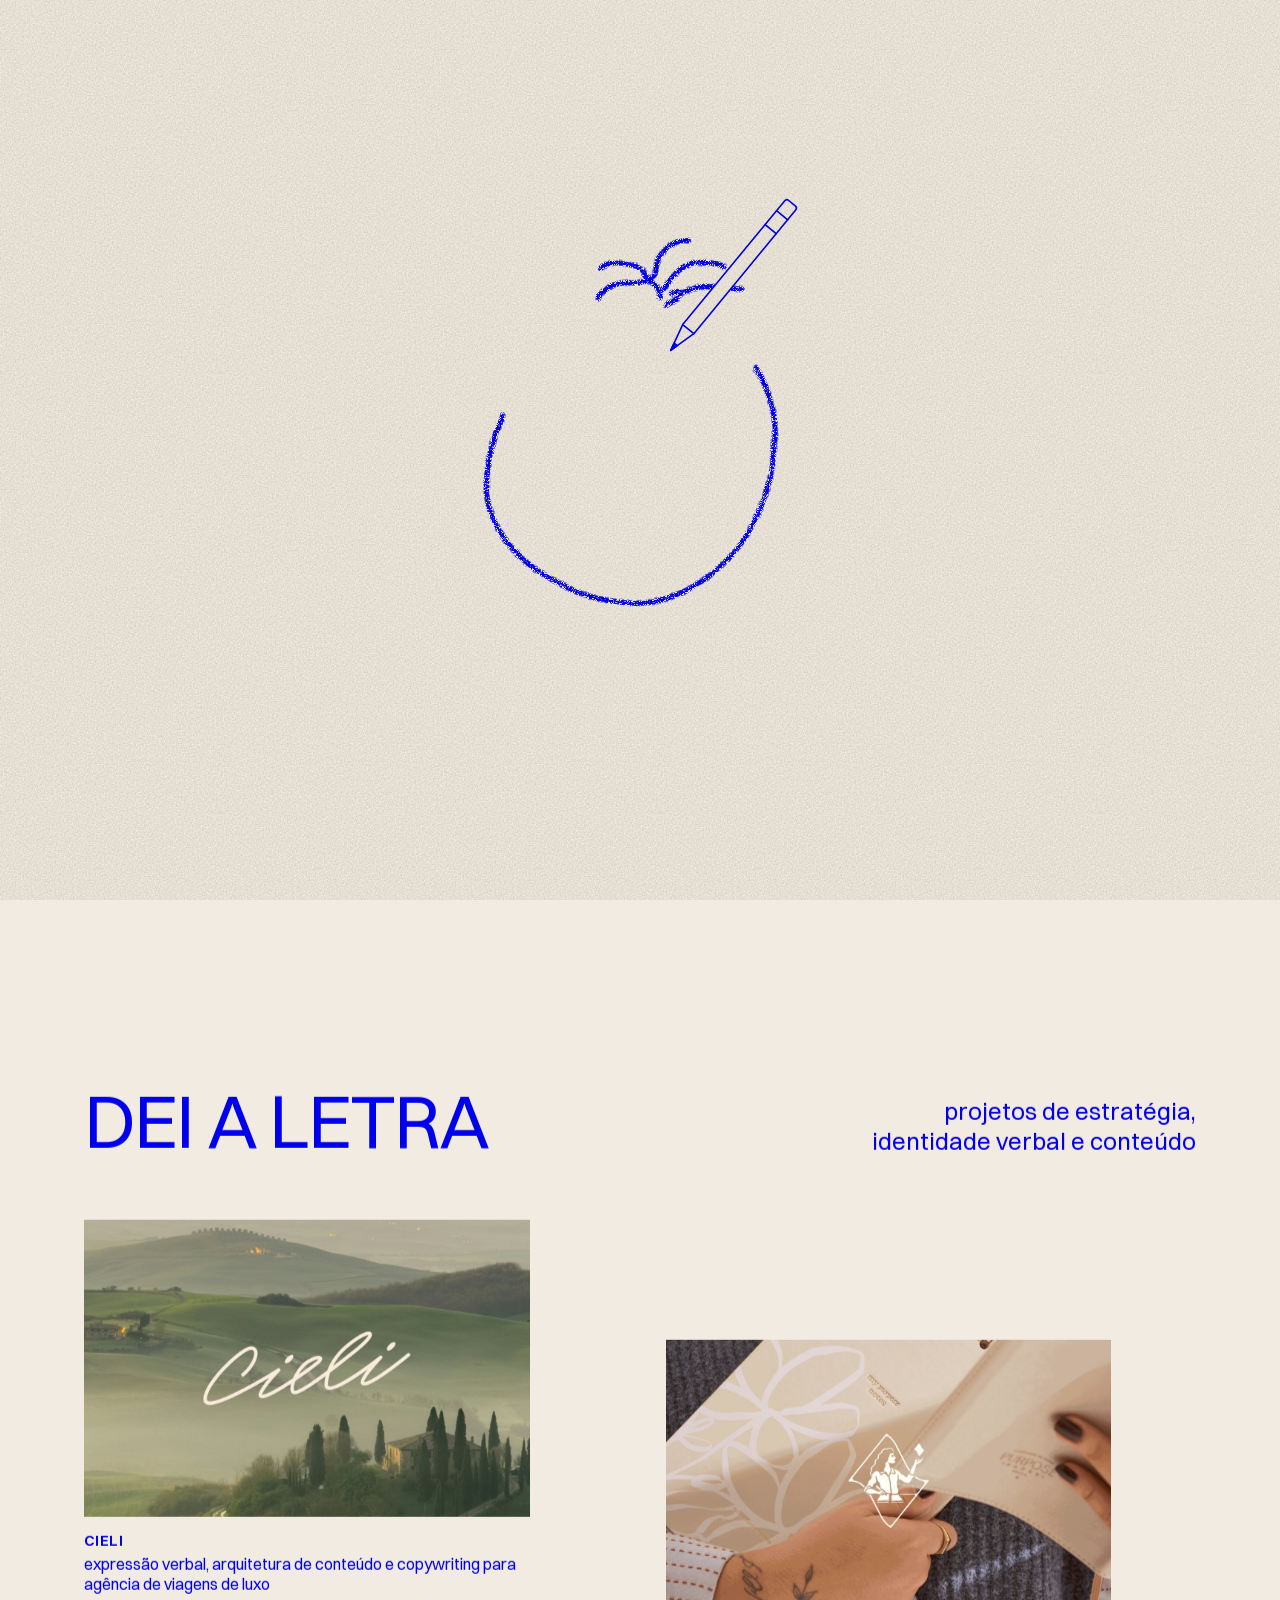
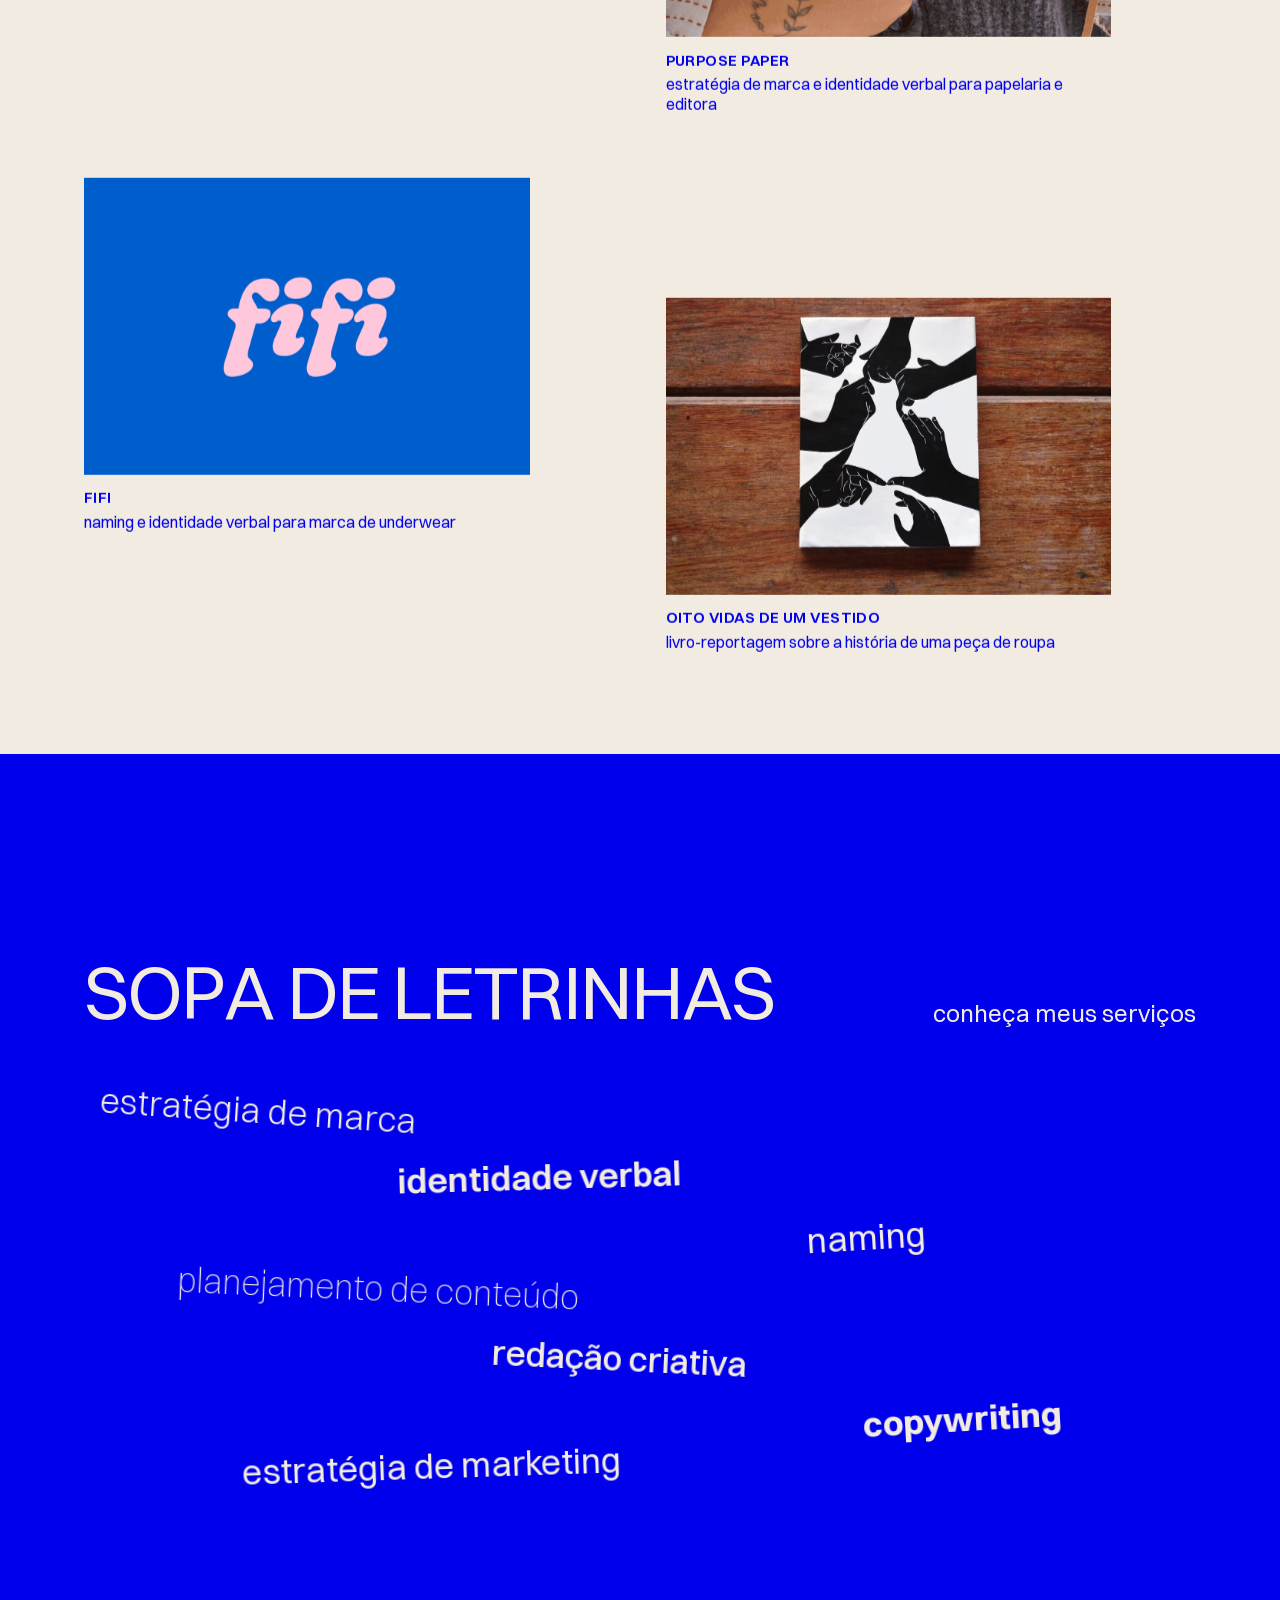
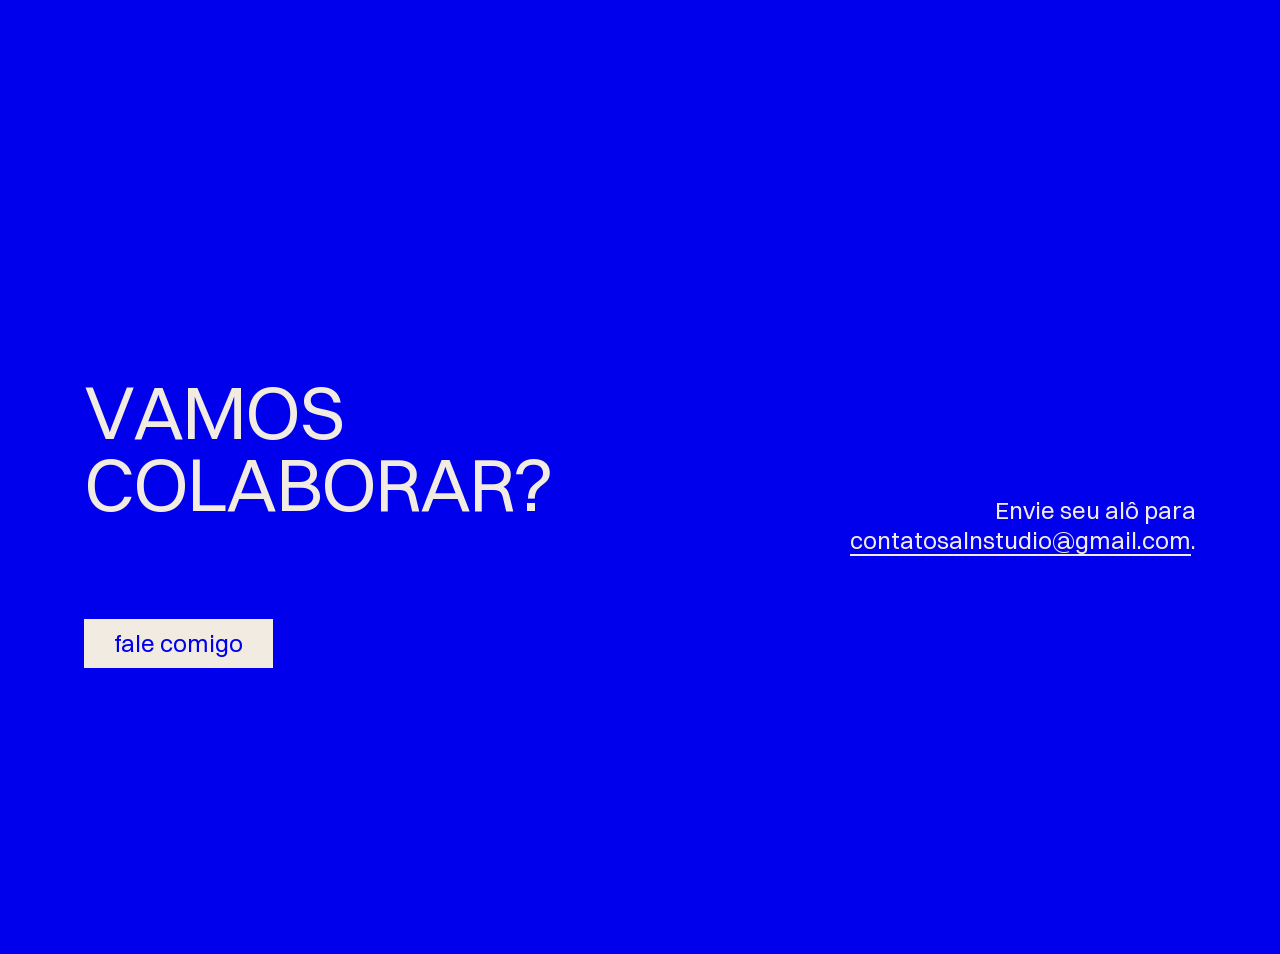
==== commit e6631951: "Celular: rabisco na horizontal trava a página; contato vira botão de e-mail - Contato: o formulário " ====
--- a/index.html
+++ b/index.html
@@ -7,7 +7,7 @@
   <meta name="description" content="Alana Lins: jornalista, estrategista e redatora. Estratégia de marca, identidade verbal, conteúdo e copywriting.">
   <meta name="theme-color" content="#F1EBE1">
   <link rel="preload" href="assets/fonts/Switzer-400.woff2" as="font" type="font/woff2" crossorigin>
-  <link rel="stylesheet" href="css/style.css?v=2026110312">
+  <link rel="stylesheet" href="css/style.css?v=2026110313">
   <script>
     // Decide antes de pintar a página se a abertura com o lápis vai rodar:
     // só na primeira visita da sessão e sem #âncora na URL.
@@ -66,28 +66,8 @@
         <h2 class="titulo" data-campo="contato.titulo"></h2>
         <p class="subtitulo" id="contato-sub"></p>
       </div>
-      <form class="form" id="form-contato">
-        <label class="campo">
-          <span class="sr">nome</span>
-          <input type="text" name="nome" placeholder="nome" autocomplete="name" required>
-        </label>
-        <label class="campo">
-          <span class="sr">e-mail</span>
-          <input type="email" name="email" placeholder="e-mail" autocomplete="email" required>
-        </label>
-        <label class="campo campo--largo">
-          <span class="sr">mensagem</span>
-          <textarea name="mensagem" placeholder="mensagem" rows="6" required></textarea>
-        </label>
-        <div class="form__rodape">
-          <p class="form__status" id="form-status" role="status"></p>
-          <button type="submit" class="botao">enviar</button>
-        </div>
-      </form>
-      <div class="confirmacao" id="confirmacao" hidden role="status">
-        <p class="confirmacao__titulo">Mensagem enviada!</p>
-        <p>Ela já voou até mim. Respondo em breve.</p>
-        <button type="button" class="vazio-link" id="de-novo">escrever outra</button>
+      <div class="contato__acao">
+        <a class="botao" id="fale" href="#"></a>
       </div>
       <p class="contato__links micro" id="contato-links"></p>
     </section>
@@ -126,9 +106,9 @@
     <canvas id="abertura-lapis" aria-hidden="true"></canvas>
   </div>
 
-  <script src="js/conteudo.js?v=2026110312"></script>
-  <script src="js/main.js?v=2026110312"></script>
-  <script src="js/abertura.js?v=2026110312"></script>
-  <script src="js/lapis.js?v=2026110312"></script>
+  <script src="js/conteudo.js?v=2026110313"></script>
+  <script src="js/main.js?v=2026110313"></script>
+  <script src="js/abertura.js?v=2026110313"></script>
+  <script src="js/lapis.js?v=2026110313"></script>
 </body>
 </html>
--- a/css/style.css
+++ b/css/style.css
@@ -567,6 +567,8 @@
 .tema-azul .botao:hover { color: var(--cru); background: transparent; }
 .tema-azul :focus-visible { outline-color: var(--cru); }
 .contato .subtitulo a { text-underline-offset: 0.2em; }
+.contato__acao { width: 100%; max-width: var(--largura); margin-top: clamp(2.5rem, 6vw, 4rem); }
+.contato__acao .botao { display: inline-block; margin-left: 0; padding: 0.55rem 1.8rem; text-decoration: none; }
 
 /* Contato */
 .contato .titulo { margin-bottom: 2.25rem; }
@@ -1384,12 +1386,12 @@
 .pilha .projeto--mesa .cab { grid-template-columns: 1fr; }
 .pilha .mesa { height: auto !important; display: flex; flex-direction: column; align-items: center; padding: 1rem 0 2rem; }
 .pilha .acoes { display: none; }
-.pilha .folha { position: relative; width: 100% !important; max-width: 34rem; aspect-ratio: auto !important; transform: none !important; margin-top: -1.25rem; cursor: auto; user-select: text; -webkit-user-select: text; touch-action: auto; z-index: auto !important; transition: none; }
+.pilha .folha { position: relative; width: 100% !important; max-width: 34rem; aspect-ratio: auto !important; transform: none !important; margin-top: 1.25rem; cursor: auto; user-select: text; -webkit-user-select: text; touch-action: auto; z-index: auto !important; transition: none; }
 .pilha .folha:nth-child(odd) { rotate: -1.2deg; }
 .pilha .folha:nth-child(even) { rotate: 1deg; }
 .pilha .f-foto { aspect-ratio: var(--ar) !important; }
 .pilha .f-achados { width: 82% !important; align-self: flex-end; margin-top: 0.75rem; }
-.pilha .pad { padding: 1.25rem 1.25rem 2.25rem; gap: 1rem; }
+.pilha .pad { padding: 1.25rem 1.25rem 1.5rem; gap: 1rem; }
 .pilha .meta { font-size: 0.75rem; }
 .pilha .corrido { font-size: 1rem !important; }
 .pilha .corrido--duas { columns: 1; }
@@ -1431,7 +1433,8 @@
 .pilha .creditos { font-size: 1rem; gap: 0.4rem 1rem; }
 .pilha .creditos dt { font-size: 0.6875rem; }
 .pilha .proximo { font-size: 1.1rem; padding-top: 0.7rem; }
-.pilha .ampliar { top: 0.75rem; bottom: auto; }
+.pilha .ampliar { top: 0.6rem; bottom: auto; right: 0.6rem; width: 1.55rem; height: 1.55rem; font-size: 0.8rem; border-color: rgba(0, 0, 236, 0.35); background: rgba(251, 247, 239, 0.75); }
+.pilha .folha:hover .ampliar, .pilha .heroi .ampliar, .pilha .folha .ampliar { opacity: 0.85; }
 .pilha .heroi { transform: rotate(-0.8deg); }
 .pilha .duas { grid-template-columns: 1fr; gap: 0.8em; }
 .pilha .destaque-in { font-size: 1.5rem; }
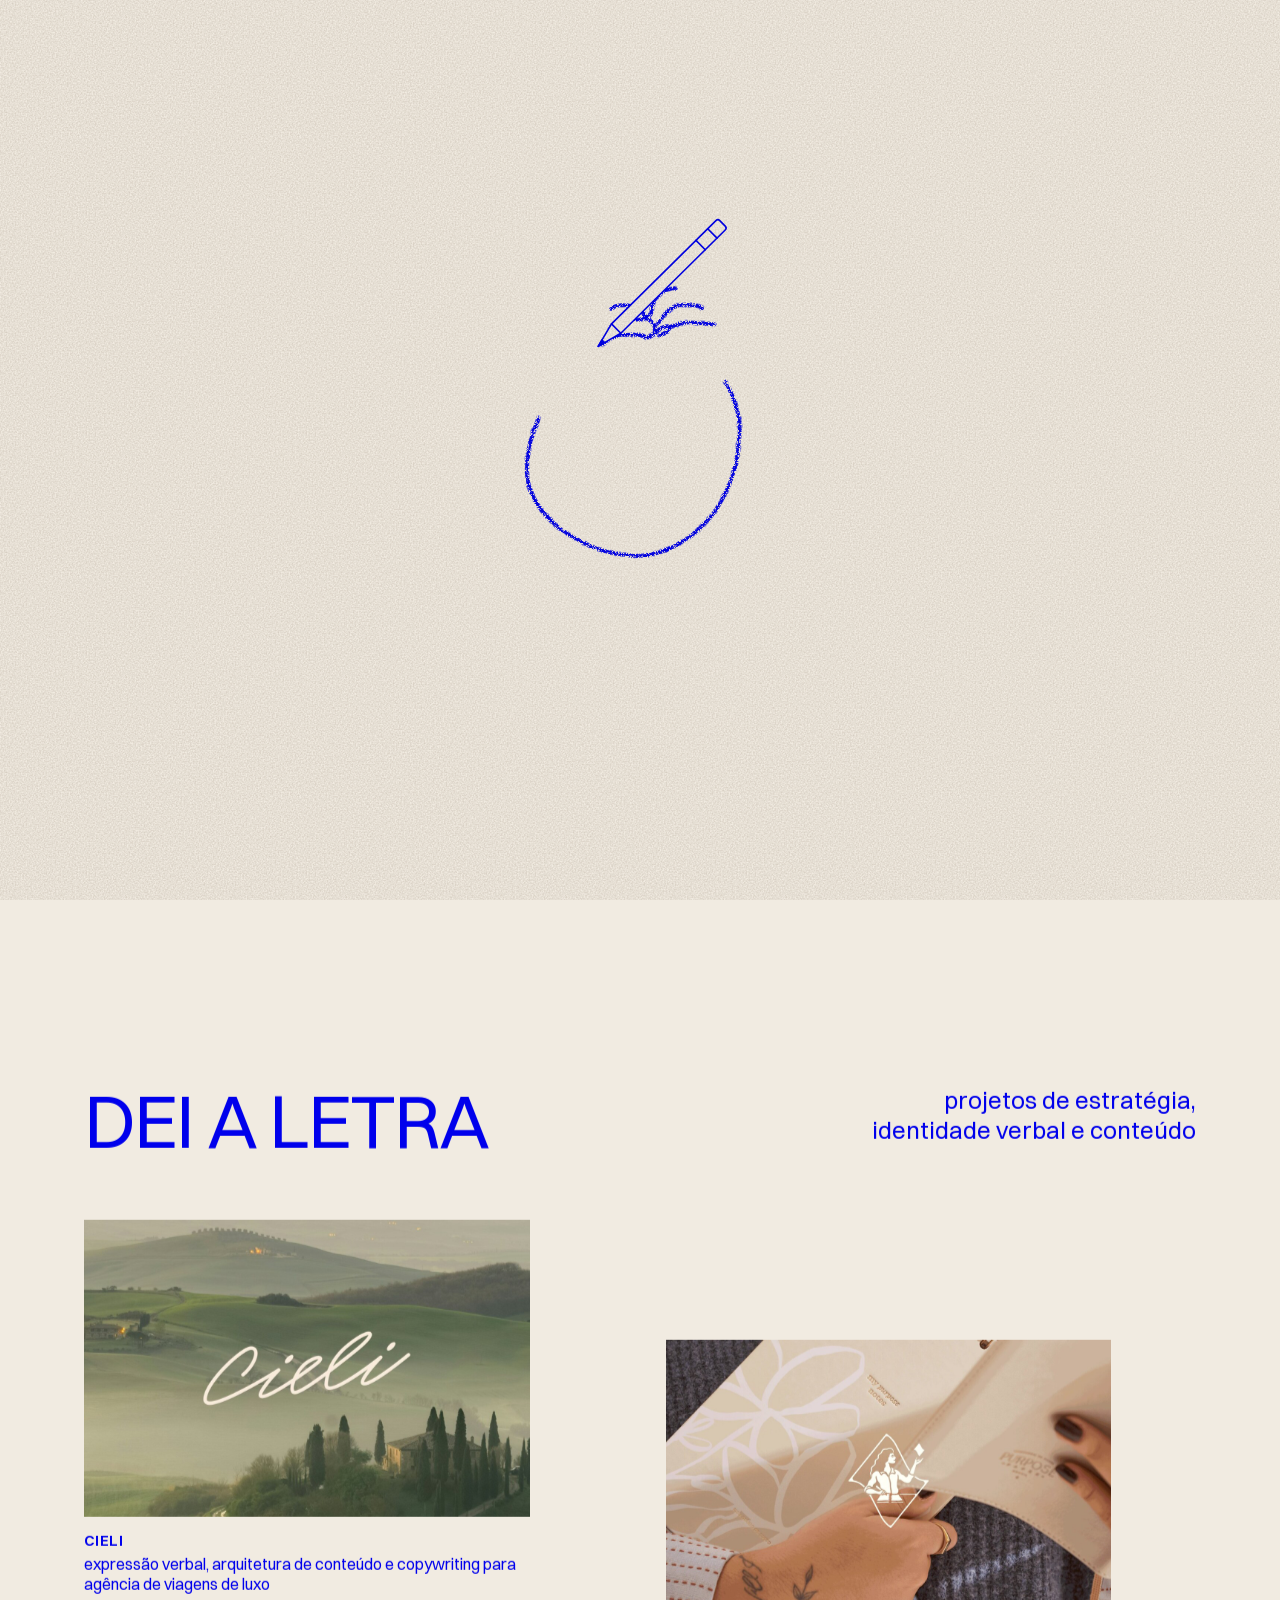
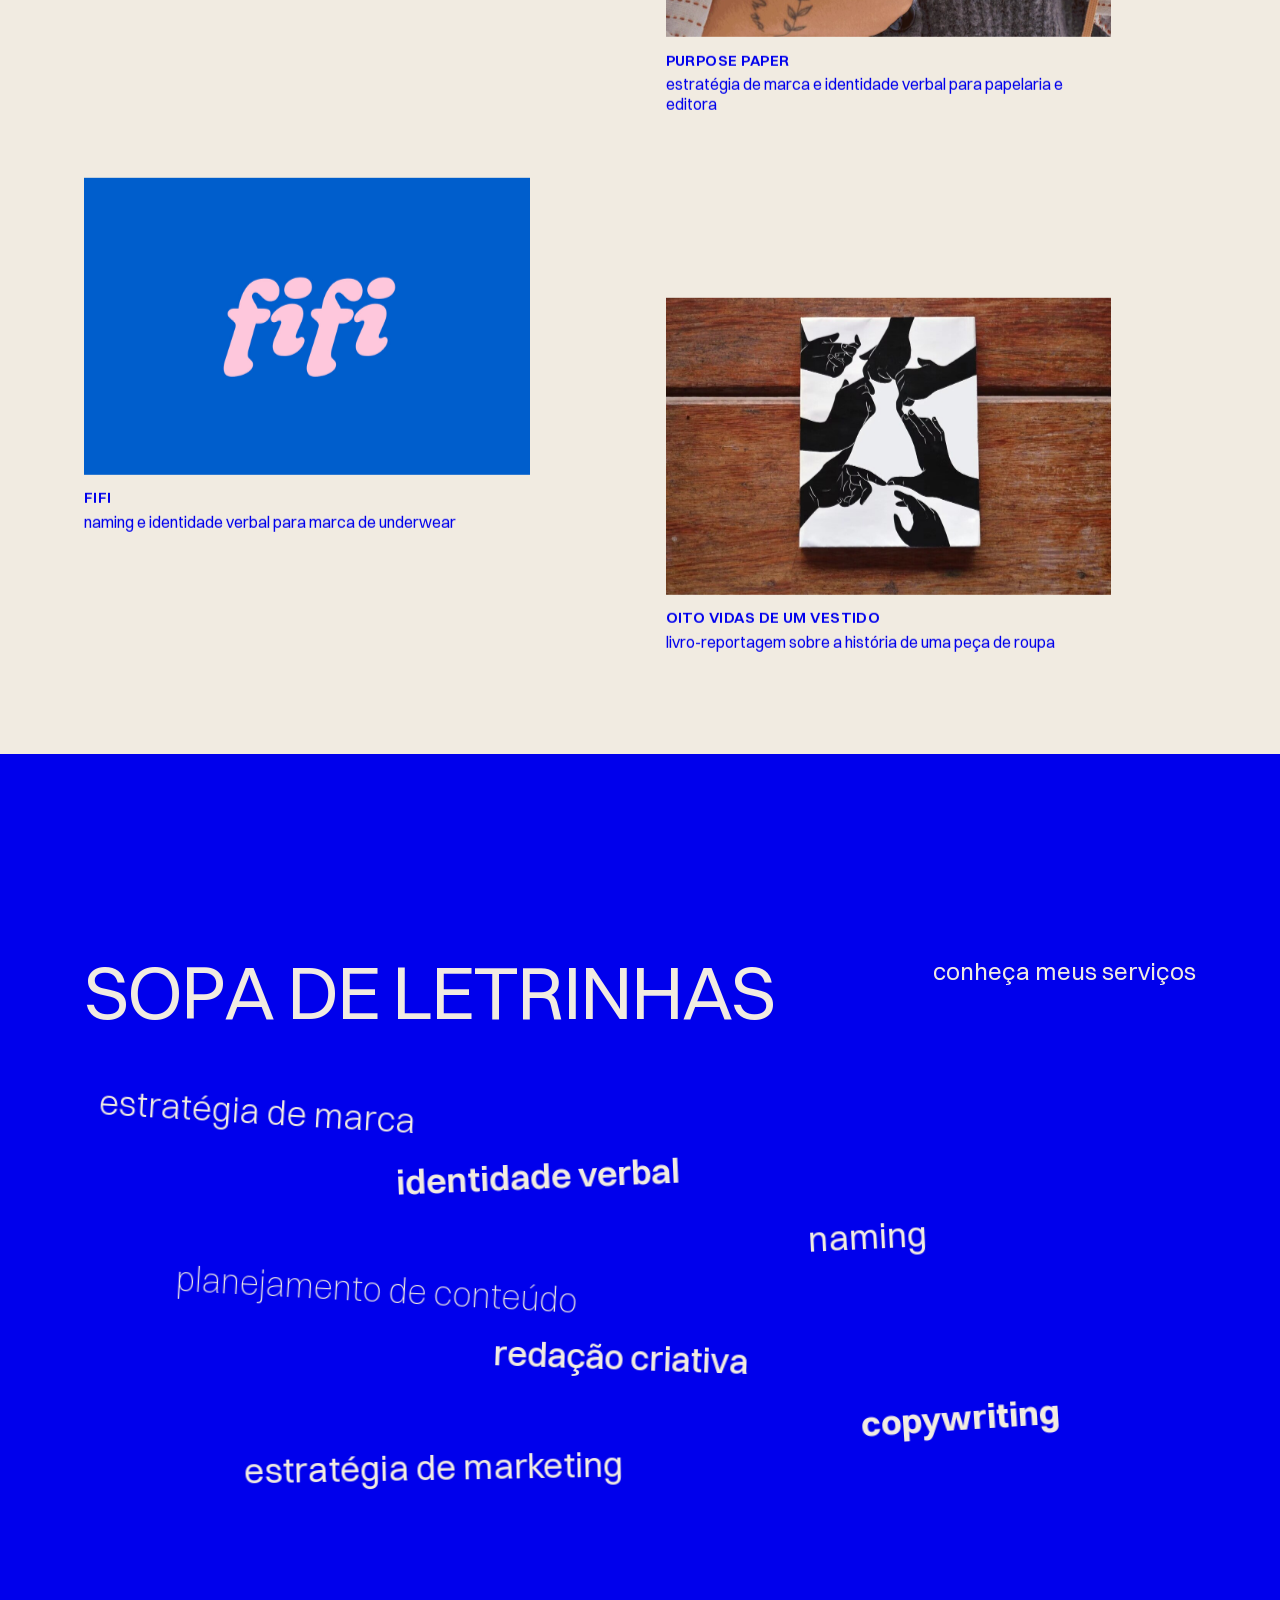
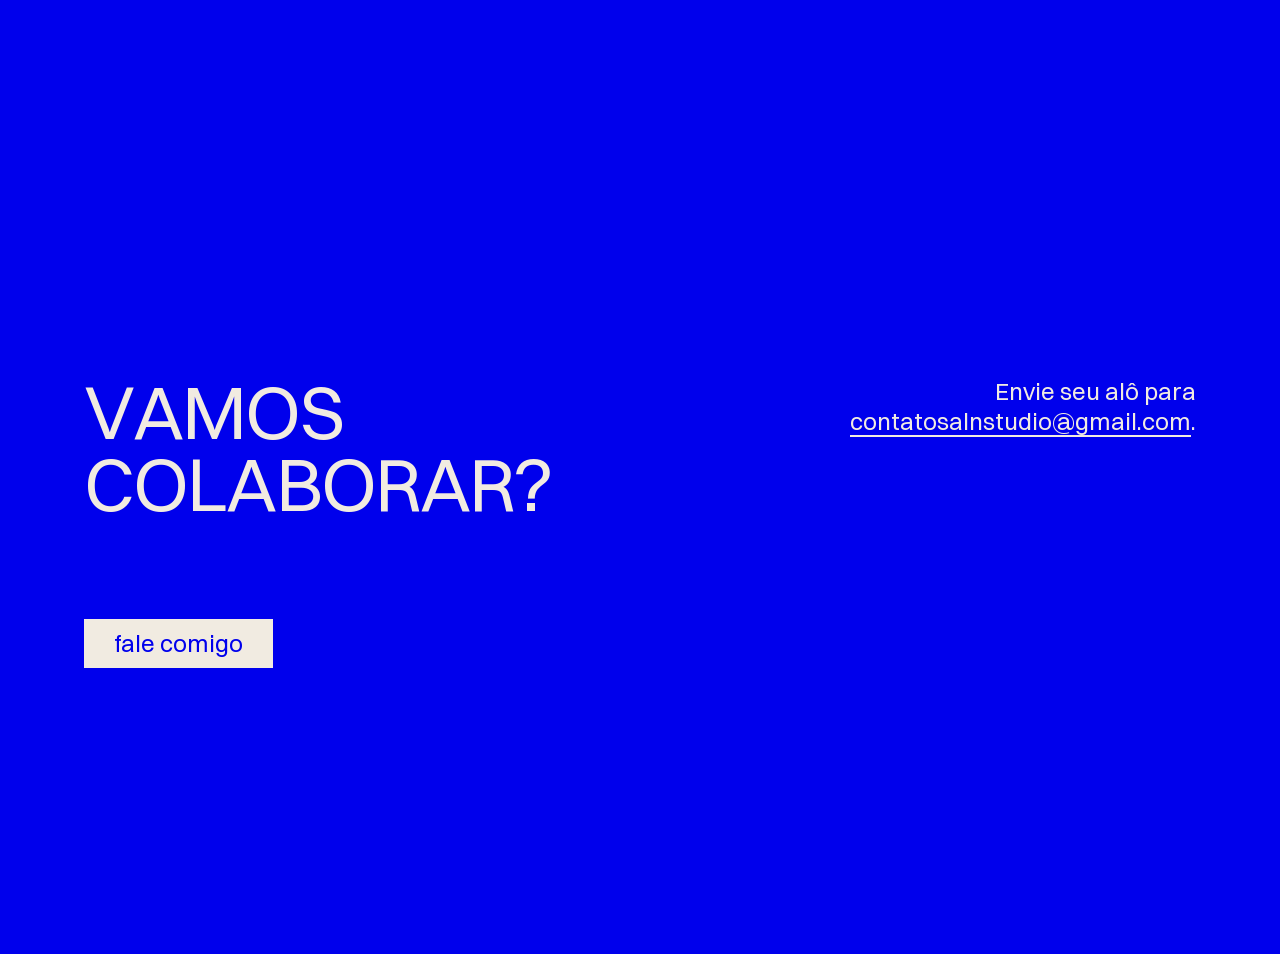
==== commit a3bd092e: "Subtítulos alinhados ao topo do título; bonequinha da abertura menor Co-Authored-By: Claude Opus 5.5" ====
--- a/index.html
+++ b/index.html
@@ -7,7 +7,7 @@
   <meta name="description" content="Alana Lins: jornalista, estrategista e redatora. Estratégia de marca, identidade verbal, conteúdo e copywriting.">
   <meta name="theme-color" content="#F1EBE1">
   <link rel="preload" href="assets/fonts/Switzer-400.woff2" as="font" type="font/woff2" crossorigin>
-  <link rel="stylesheet" href="css/style.css?v=2026110313">
+  <link rel="stylesheet" href="css/style.css?v=2026110314">
   <script>
     // Decide antes de pintar a página se a abertura com o lápis vai rodar:
     // só na primeira visita da sessão e sem #âncora na URL.
@@ -106,9 +106,9 @@
     <canvas id="abertura-lapis" aria-hidden="true"></canvas>
   </div>
 
-  <script src="js/conteudo.js?v=2026110313"></script>
-  <script src="js/main.js?v=2026110313"></script>
-  <script src="js/abertura.js?v=2026110313"></script>
-  <script src="js/lapis.js?v=2026110313"></script>
+  <script src="js/conteudo.js?v=2026110314"></script>
+  <script src="js/main.js?v=2026110314"></script>
+  <script src="js/abertura.js?v=2026110314"></script>
+  <script src="js/lapis.js?v=2026110314"></script>
 </body>
 </html>
--- a/css/style.css
+++ b/css/style.css
@@ -138,7 +138,7 @@
   display: grid;
   grid-template-columns: 1fr minmax(0, 22rem);
   gap: 1rem 2rem;
-  align-items: end;
+  align-items: start; /* subtítulo alinhado ao topo do título */
 }
 .cab .subtitulo { text-align: right; }
 
@@ -1079,6 +1079,7 @@
   max-width: 88rem;
   grid-template-columns: minmax(0, 1fr) auto;
   gap: 1.5rem 3rem;
+  align-items: end; /* a ficha continua alinhada à base do título */
 }
 .projeto--mesa .titulo {
   font-size: clamp(3.25rem, 1rem + 9vw, 9.5rem);
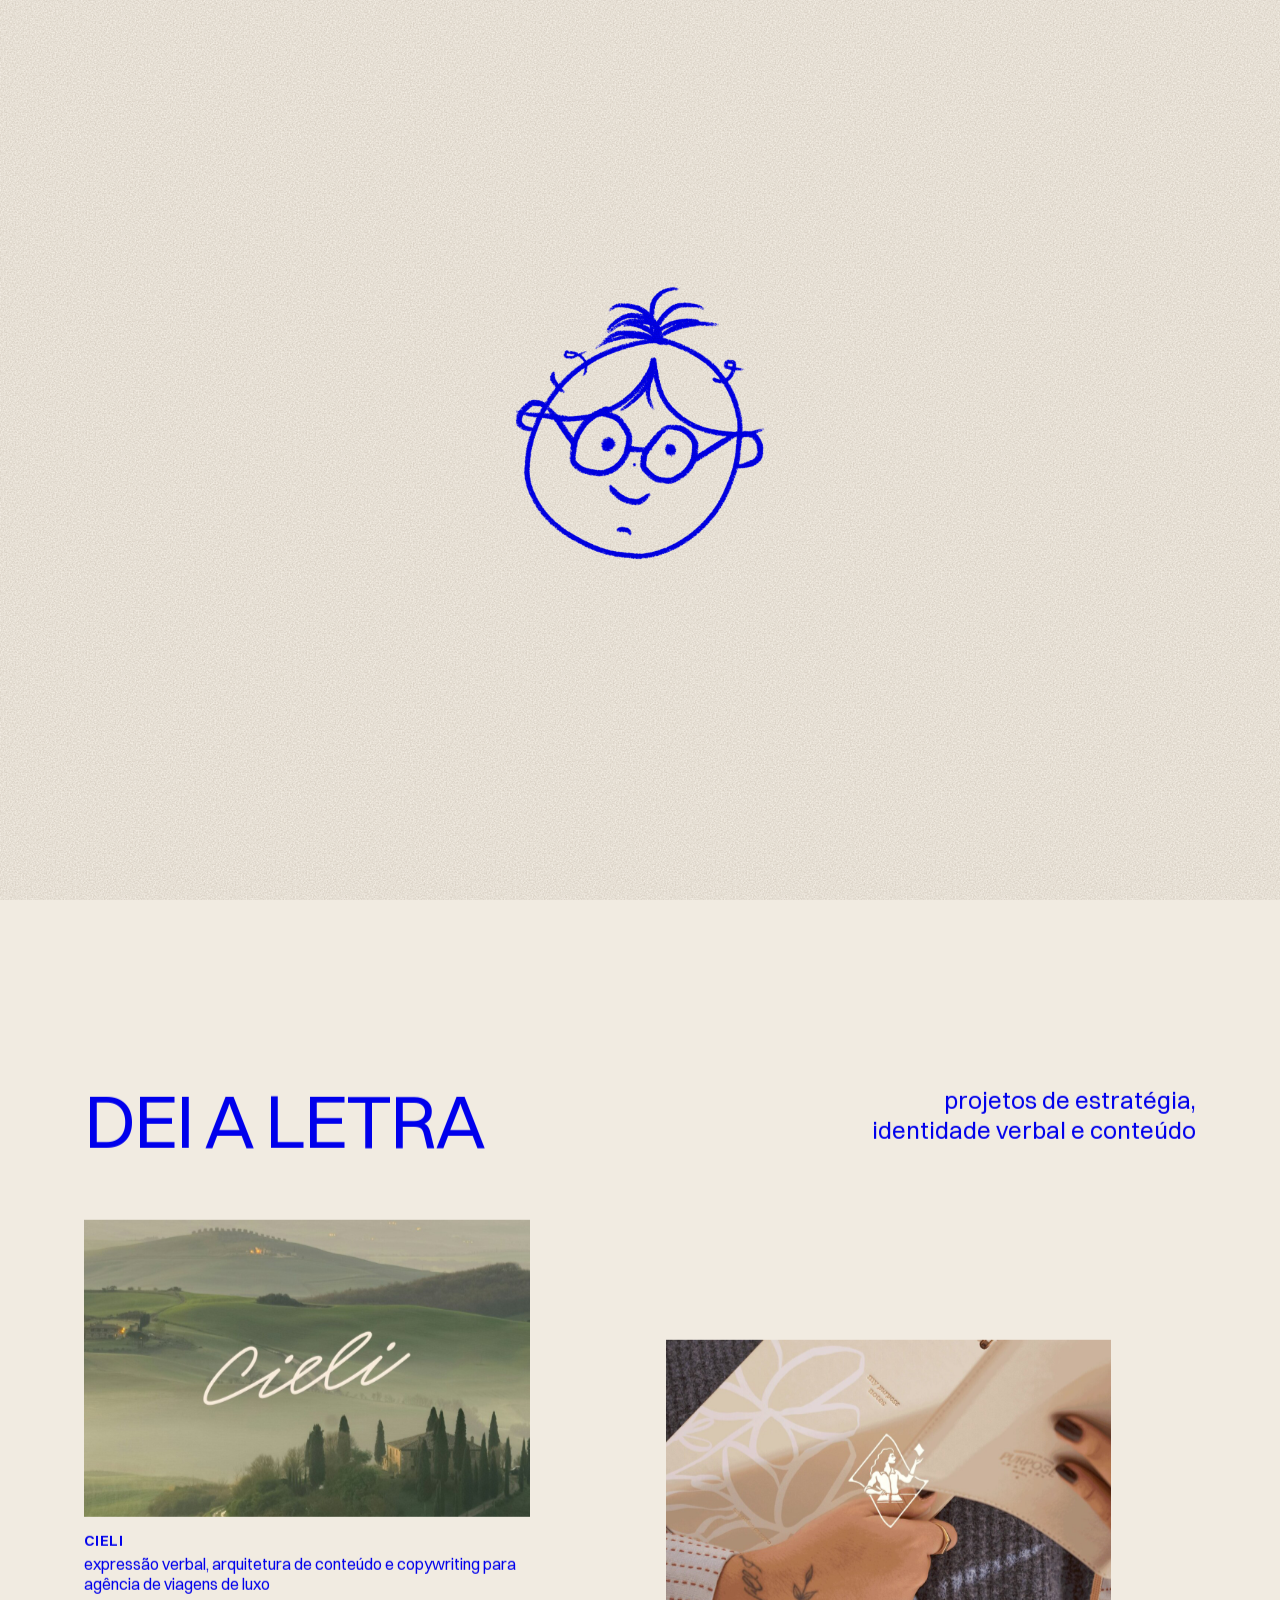
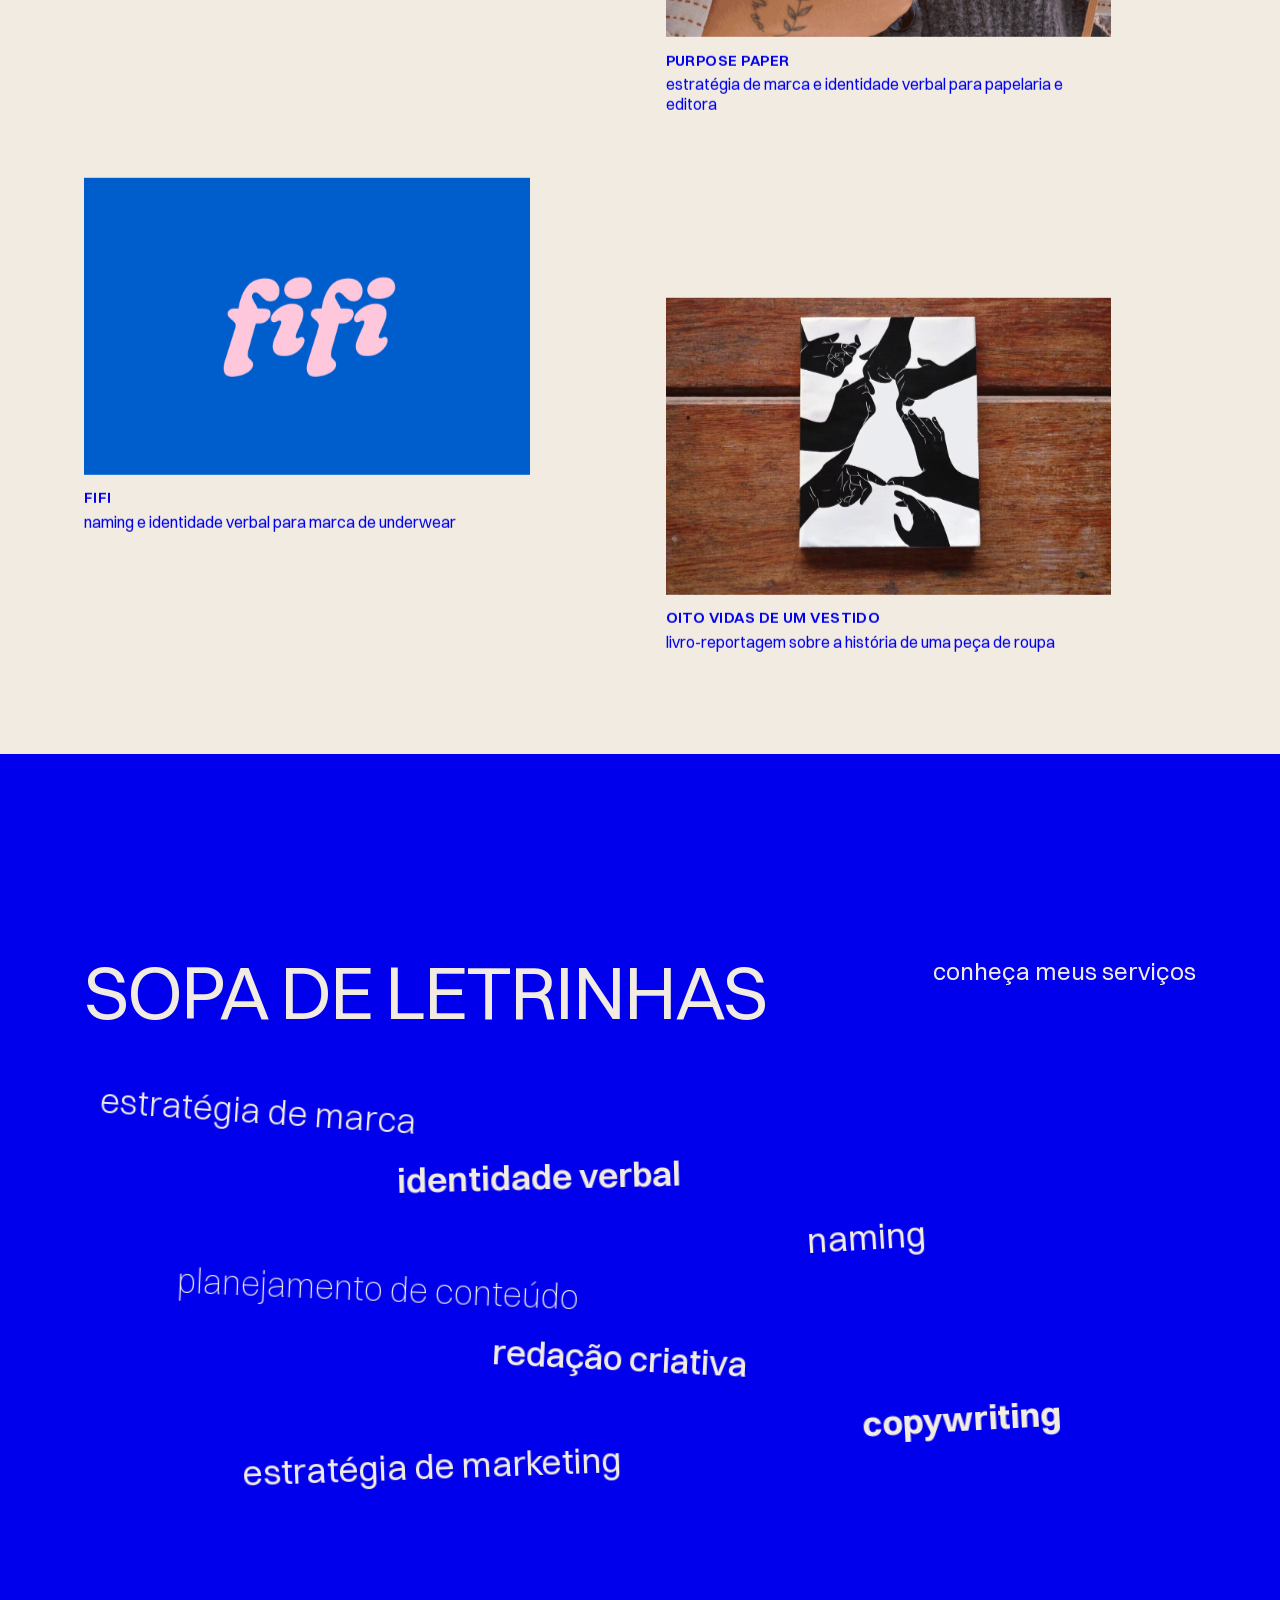
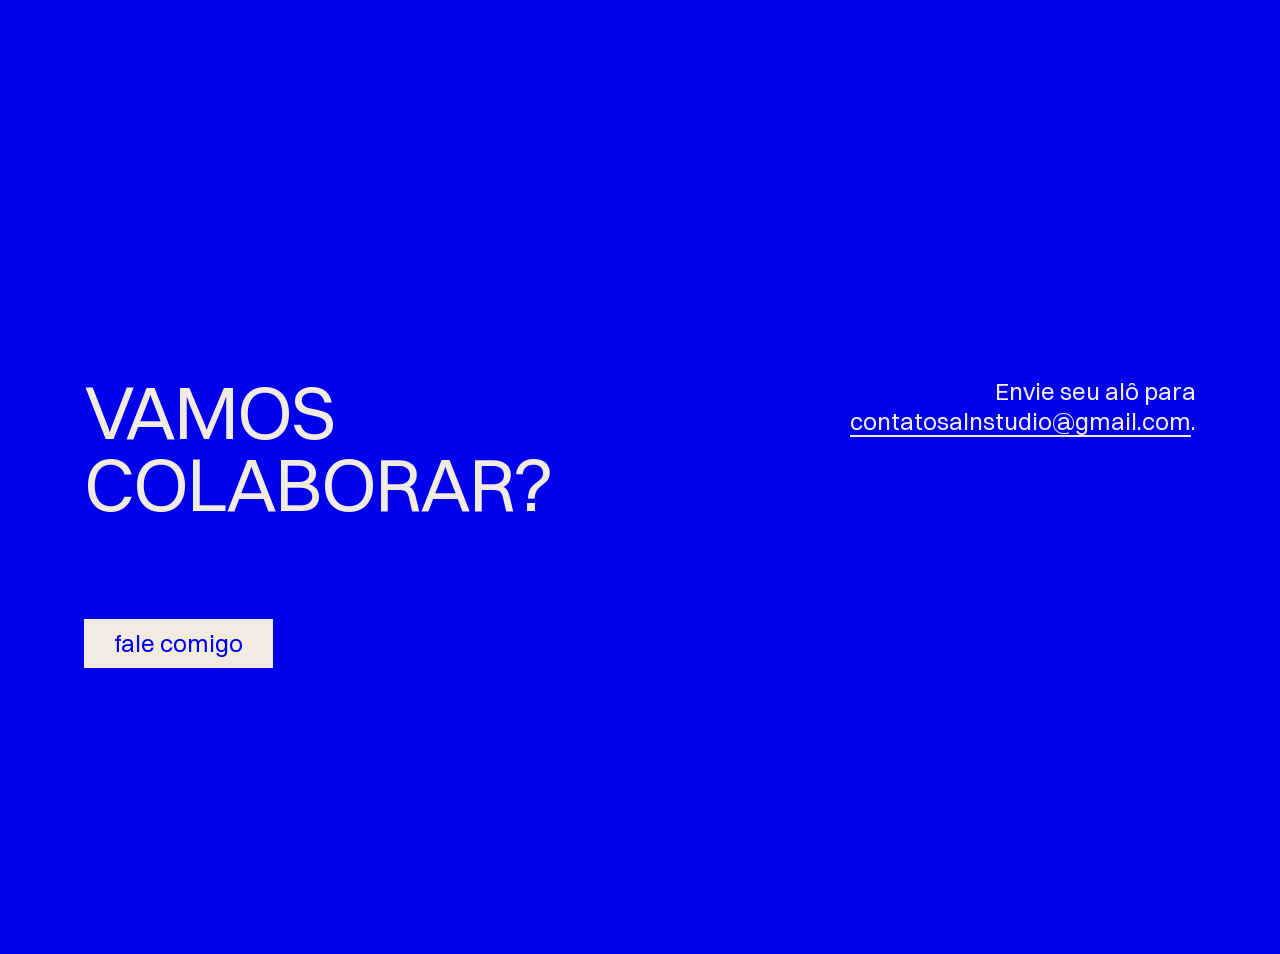
==== commit 0663e401: "Abertura com a bonequinha inteira balançando; títulos de seção só em caixa alta - Abertura: sem o lá" ====
--- a/index.html
+++ b/index.html
@@ -7,9 +7,9 @@
   <meta name="description" content="Alana Lins: jornalista, estrategista e redatora. Estratégia de marca, identidade verbal, conteúdo e copywriting.">
   <meta name="theme-color" content="#F1EBE1">
   <link rel="preload" href="assets/fonts/Switzer-400.woff2" as="font" type="font/woff2" crossorigin>
-  <link rel="stylesheet" href="css/style.css?v=2026110314">
+  <link rel="stylesheet" href="css/style.css?v=2026110315">
   <script>
-    // Decide antes de pintar a página se a abertura com o lápis vai rodar:
+    // Decide antes de pintar a página se a abertura com a bonequinha vai rodar:
     // só na primeira visita da sessão e sem #âncora na URL.
     try {
       if (!location.hash && !sessionStorage.getItem("introVista")) {
@@ -97,18 +97,16 @@
     </filter>
   </svg>
 
-  <!-- Abertura: uma folha do mesmo papel em que o lápis desenha a bonequinha -->
+  <!-- Abertura: uma folha do mesmo papel com a bonequinha balançando -->
   <div class="abertura" id="abertura">
     <div class="abertura__folha" id="abertura-folha">
-      <canvas id="abertura-riscos" aria-hidden="true"></canvas>
-      <canvas id="abertura-rosto" aria-hidden="true"></canvas>
+      <span class="abertura__boneca" id="abertura-boneca" aria-hidden="true"></span>
     </div>
-    <canvas id="abertura-lapis" aria-hidden="true"></canvas>
   </div>
 
-  <script src="js/conteudo.js?v=2026110314"></script>
-  <script src="js/main.js?v=2026110314"></script>
-  <script src="js/abertura.js?v=2026110314"></script>
-  <script src="js/lapis.js?v=2026110314"></script>
+  <script src="js/conteudo.js?v=2026110315"></script>
+  <script src="js/main.js?v=2026110315"></script>
+  <script src="js/abertura.js?v=2026110315"></script>
+  <script src="js/lapis.js?v=2026110315"></script>
 </body>
 </html>
--- a/css/style.css
+++ b/css/style.css
@@ -941,10 +941,10 @@
 .bloco--botao { text-align: center; }
 .bloco--botao .botao { display: inline-block; margin-left: 0; text-decoration: none; }
 
-/* ===================== Abertura com o lápis =====================
+/* ===================== Abertura com a bonequinha =====================
    Uma folha do mesmo papel cobre a tela (a textura .grao fica por cima dela
-   também). O js/abertura.js desenha a bonequinha e o lápis; na saída a folha
-   sobe e o site sobe colado nela. */
+   também), com a bonequinha inteira balançando (js/abertura.js); na saída a
+   folha sobe e o site sobe colado nela. */
 .com-abertura body { overflow: hidden; }
 .abertura { display: none; }
 .com-abertura .abertura {
@@ -955,10 +955,20 @@
   overflow: hidden;
   touch-action: none;
 }
-.abertura.sem-cursor { cursor: none; }
 .abertura__folha { position: absolute; inset: 0; background: var(--cru); }
-.abertura canvas { position: absolute; inset: 0; width: 100%; height: 100%; pointer-events: none; }
-#abertura-lapis { z-index: 2; }
+.abertura__boneca {
+  position: absolute;
+  left: 50%;
+  top: 47%;
+  height: min(36vh, 280px, 45.6vw);
+  aspect-ratio: 737 / 800;
+  margin: 0;
+  translate: -50% -50%;
+  background-color: var(--azul);
+  -webkit-mask: url("../assets/img/rosto.png") center / contain no-repeat;
+  mask: url("../assets/img/rosto.png") center / contain no-repeat;
+  transform-origin: 50% 85%;
+}
 
 /* ===================== Lápis ===================== */
 /* Cursor em forma de lápis; a ponta (canto inferior esquerdo) é o ponto do clique */
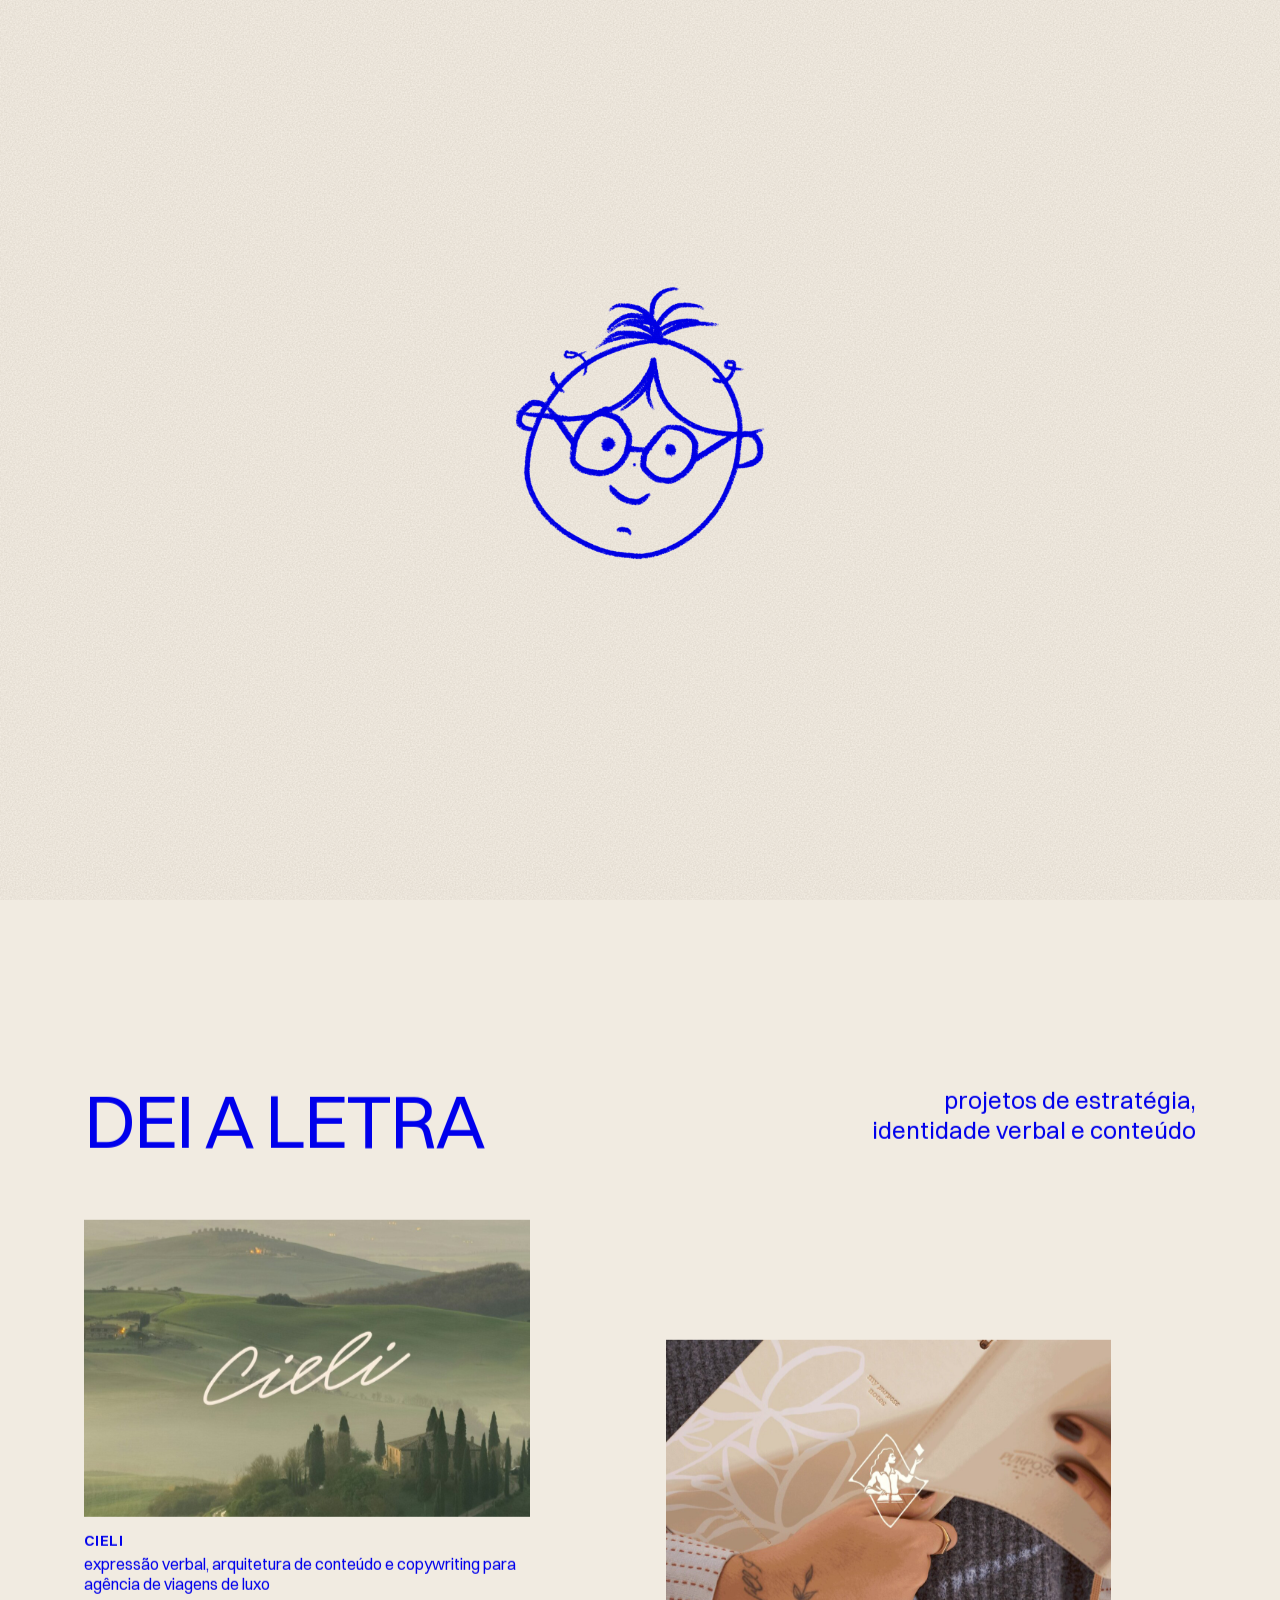
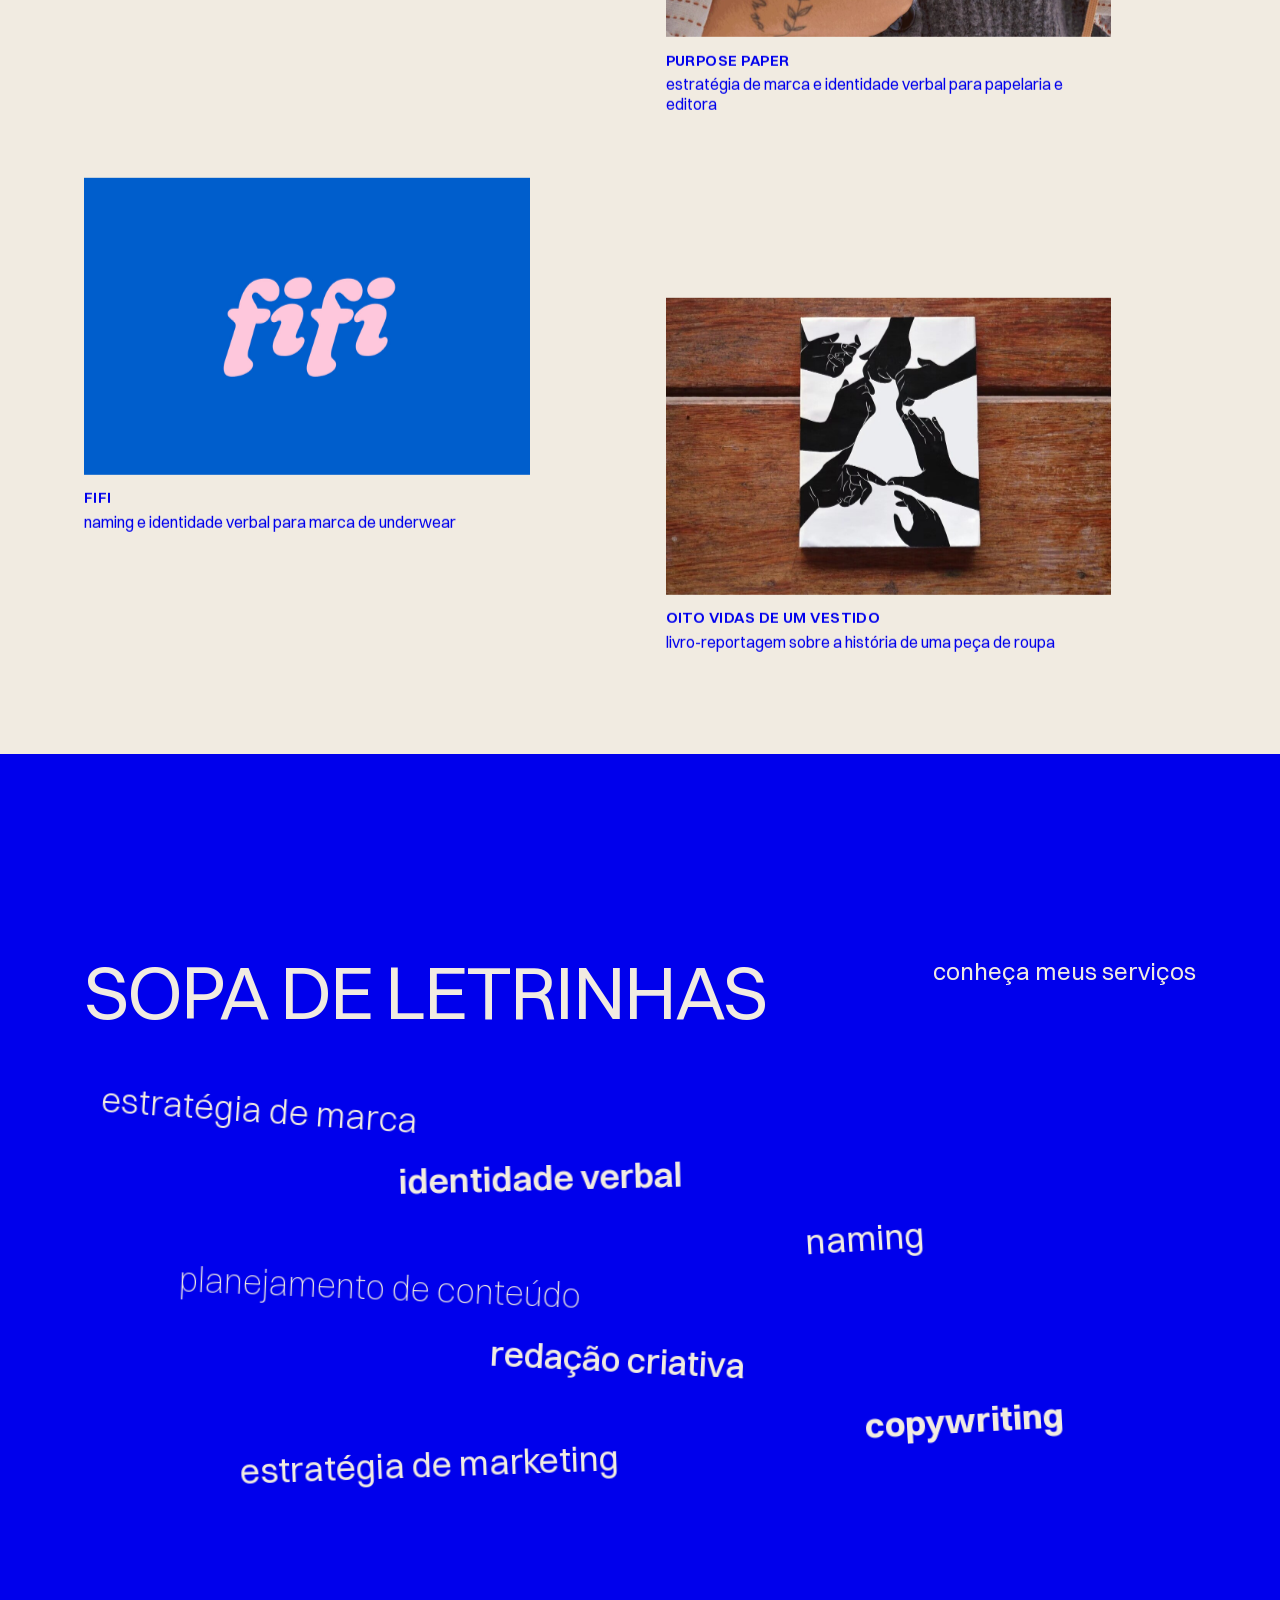
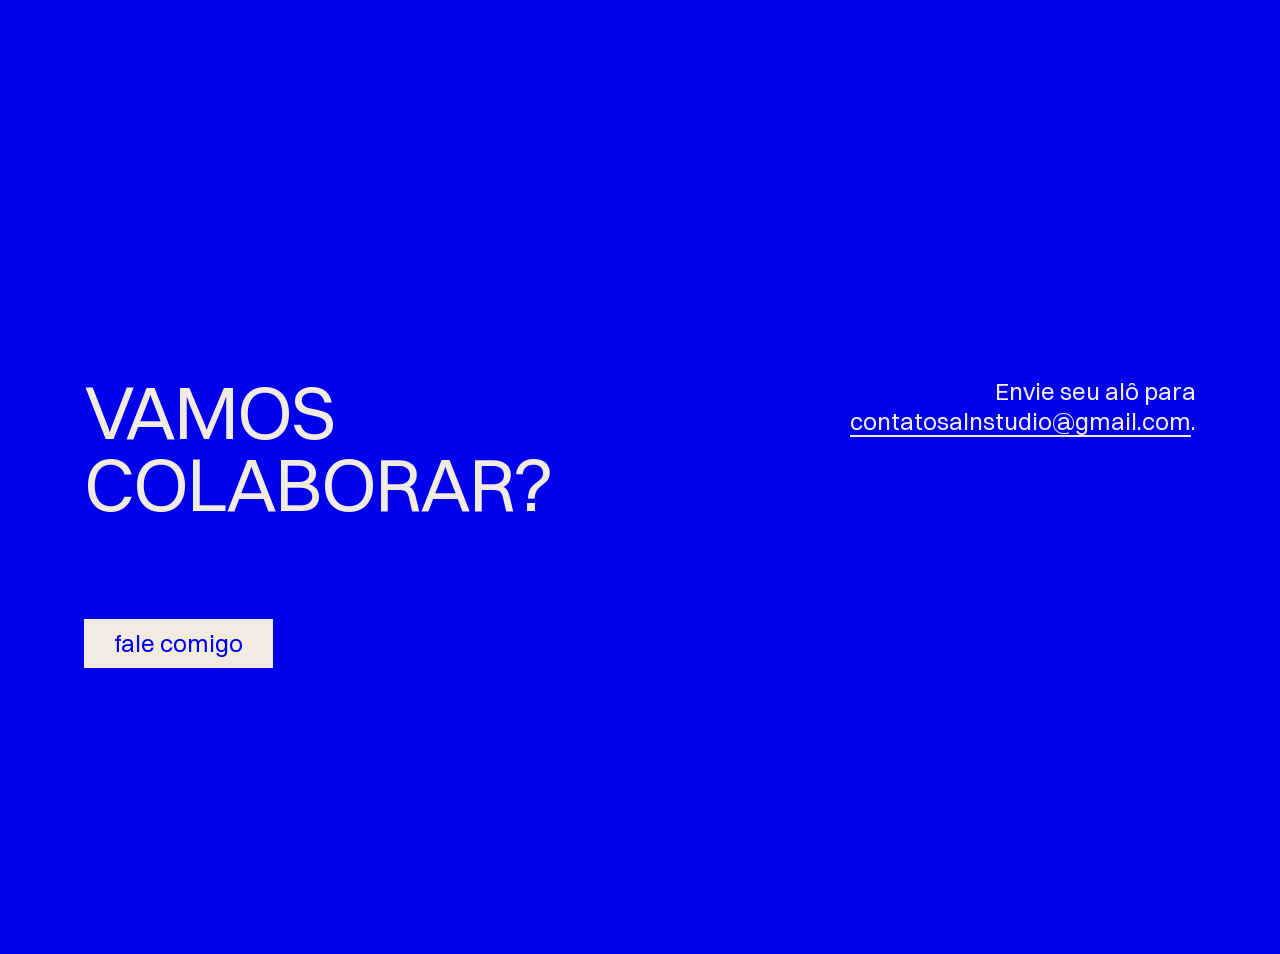
==== commit 93f06d34: "Granulado de papel mais leve (opacidade 0,35 → 0,2), aguardando aprovação Co-Authored-By: Claude Opu" ====
--- a/index.html
+++ b/index.html
@@ -7,7 +7,7 @@
   <meta name="description" content="Alana Lins: jornalista, estrategista e redatora. Estratégia de marca, identidade verbal, conteúdo e copywriting.">
   <meta name="theme-color" content="#F1EBE1">
   <link rel="preload" href="assets/fonts/Switzer-400.woff2" as="font" type="font/woff2" crossorigin>
-  <link rel="stylesheet" href="css/style.css?v=2026110315">
+  <link rel="stylesheet" href="css/style.css?v=2026110316">
   <script>
     // Decide antes de pintar a página se a abertura com a bonequinha vai rodar:
     // só na primeira visita da sessão e sem #âncora na URL.
@@ -104,9 +104,9 @@
     </div>
   </div>
 
-  <script src="js/conteudo.js?v=2026110315"></script>
-  <script src="js/main.js?v=2026110315"></script>
-  <script src="js/abertura.js?v=2026110315"></script>
-  <script src="js/lapis.js?v=2026110315"></script>
+  <script src="js/conteudo.js?v=2026110316"></script>
+  <script src="js/main.js?v=2026110316"></script>
+  <script src="js/abertura.js?v=2026110316"></script>
+  <script src="js/lapis.js?v=2026110316"></script>
 </body>
 </html>
--- a/css/style.css
+++ b/css/style.css
@@ -1006,7 +1006,7 @@
   background-image: url("data:image/svg+xml,%3Csvg xmlns='http://www.w3.org/2000/svg' width='220' height='220'%3E%3Cfilter id='g'%3E%3CfeTurbulence type='fractalNoise' baseFrequency='0.65' numOctaves='2' stitchTiles='stitch'/%3E%3CfeColorMatrix values='0 0 0 0 0.2  0 0 0 0 0.15  0 0 0 0 0.1  0 0 0 0.9 -0.2'/%3E%3C/filter%3E%3Crect width='220' height='220' filter='url(%23g)'/%3E%3C/svg%3E");
   background-size: 220px 220px;
   mix-blend-mode: multiply;
-  opacity: 0.35;
+  opacity: 0.2; /* textura de papel leve */
 }
 
 /* ===================== Responsivo ===================== */
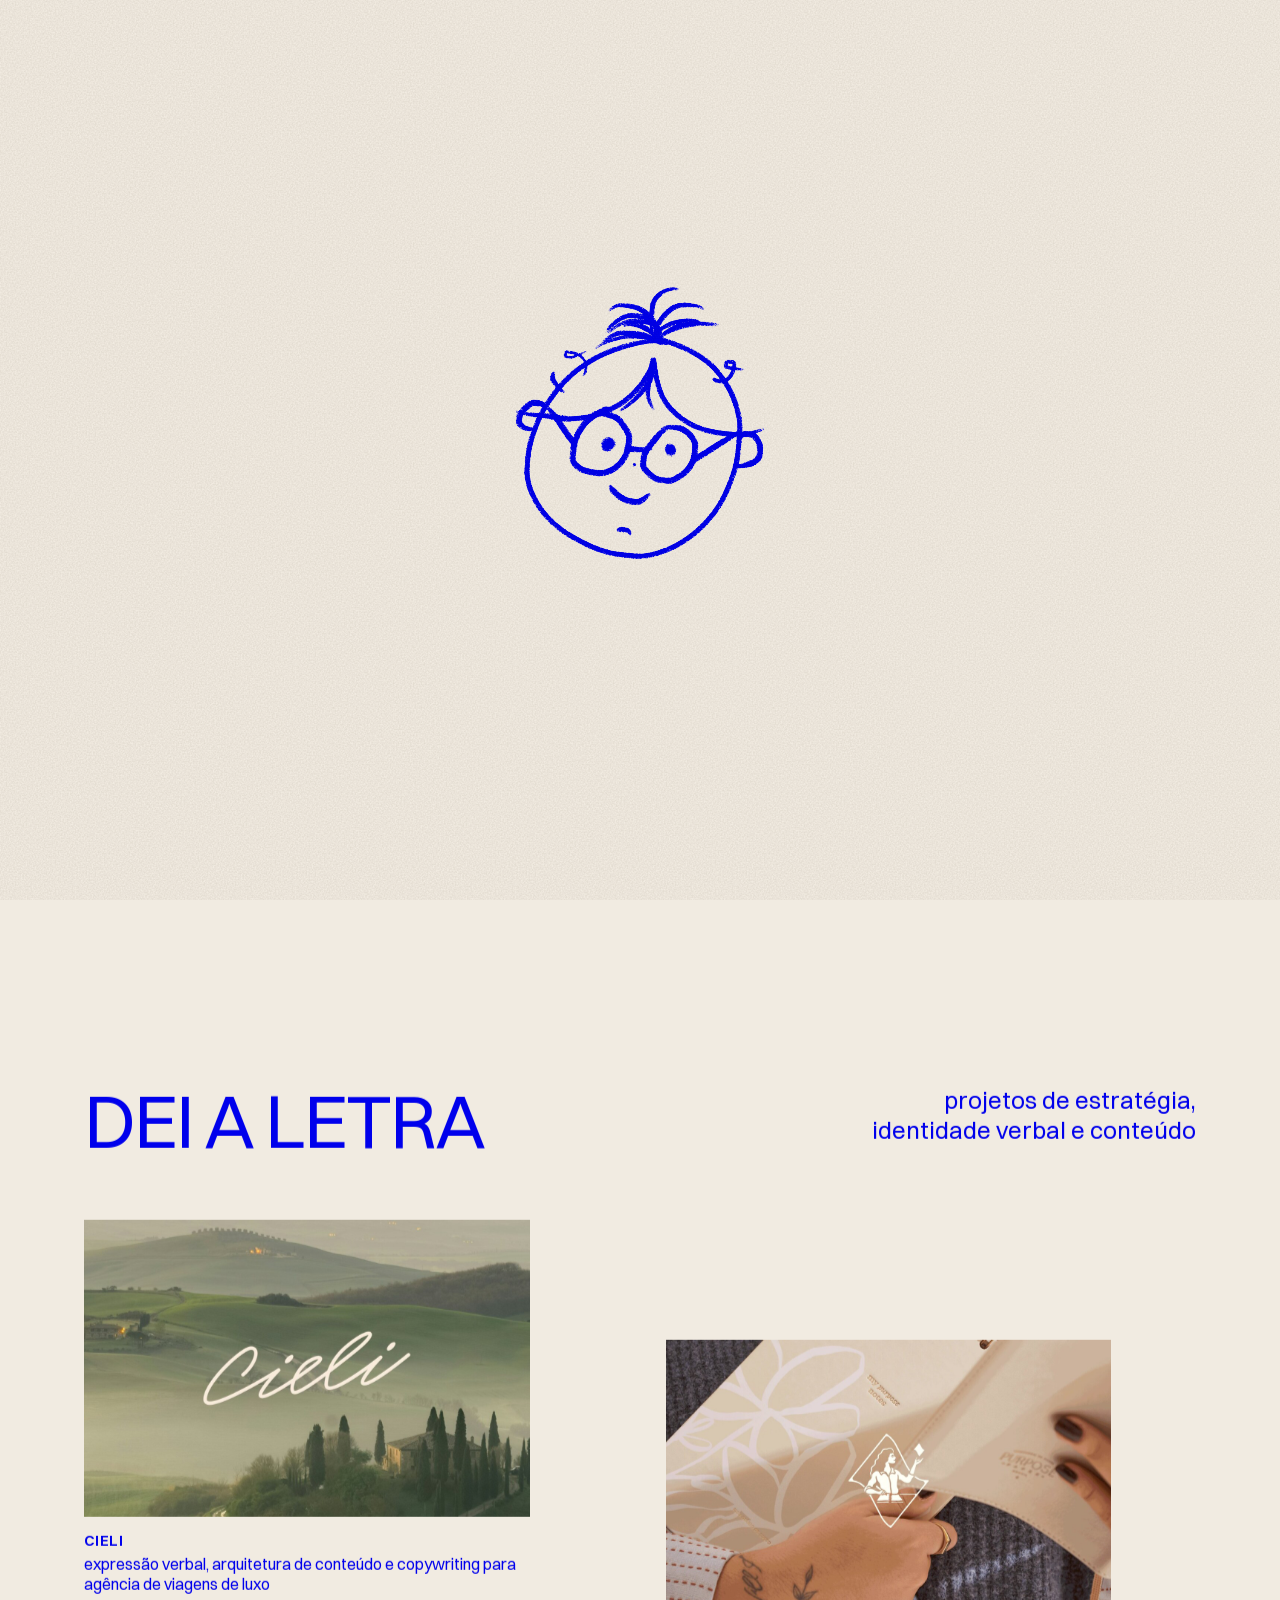
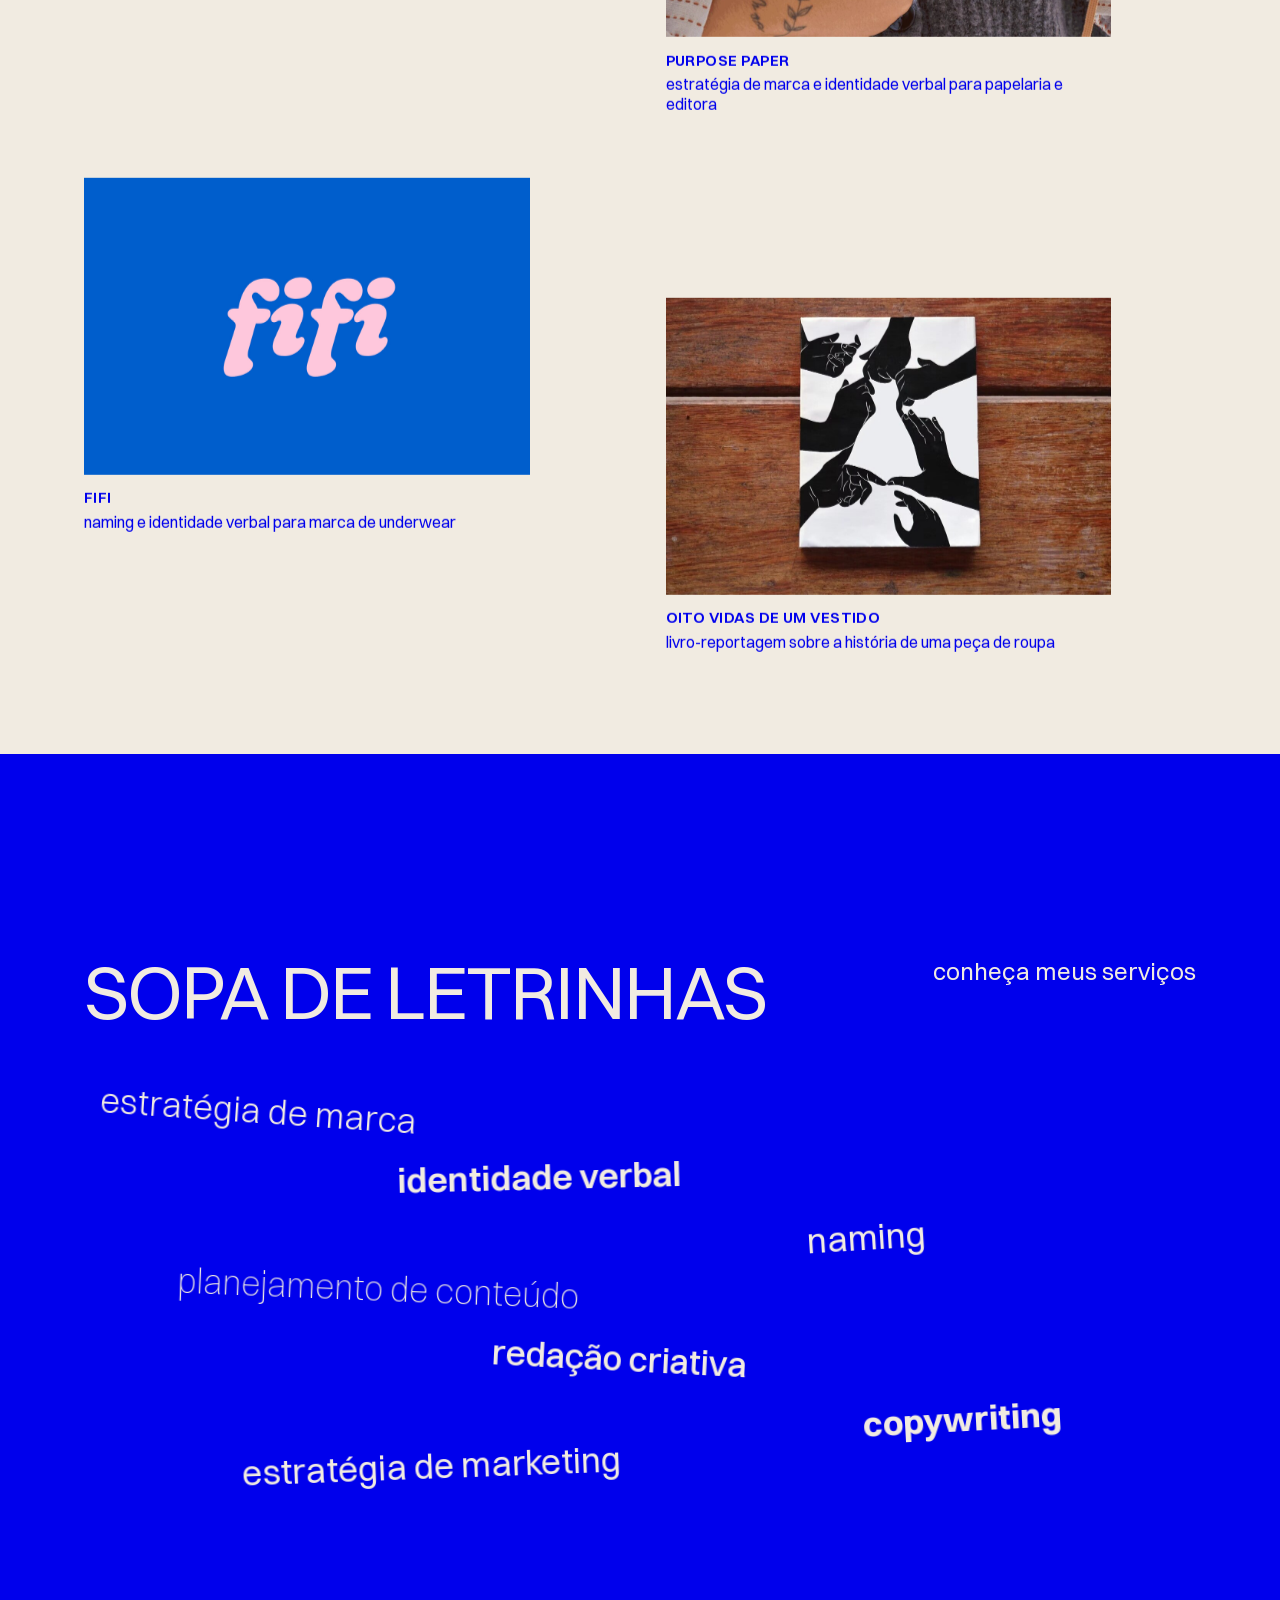
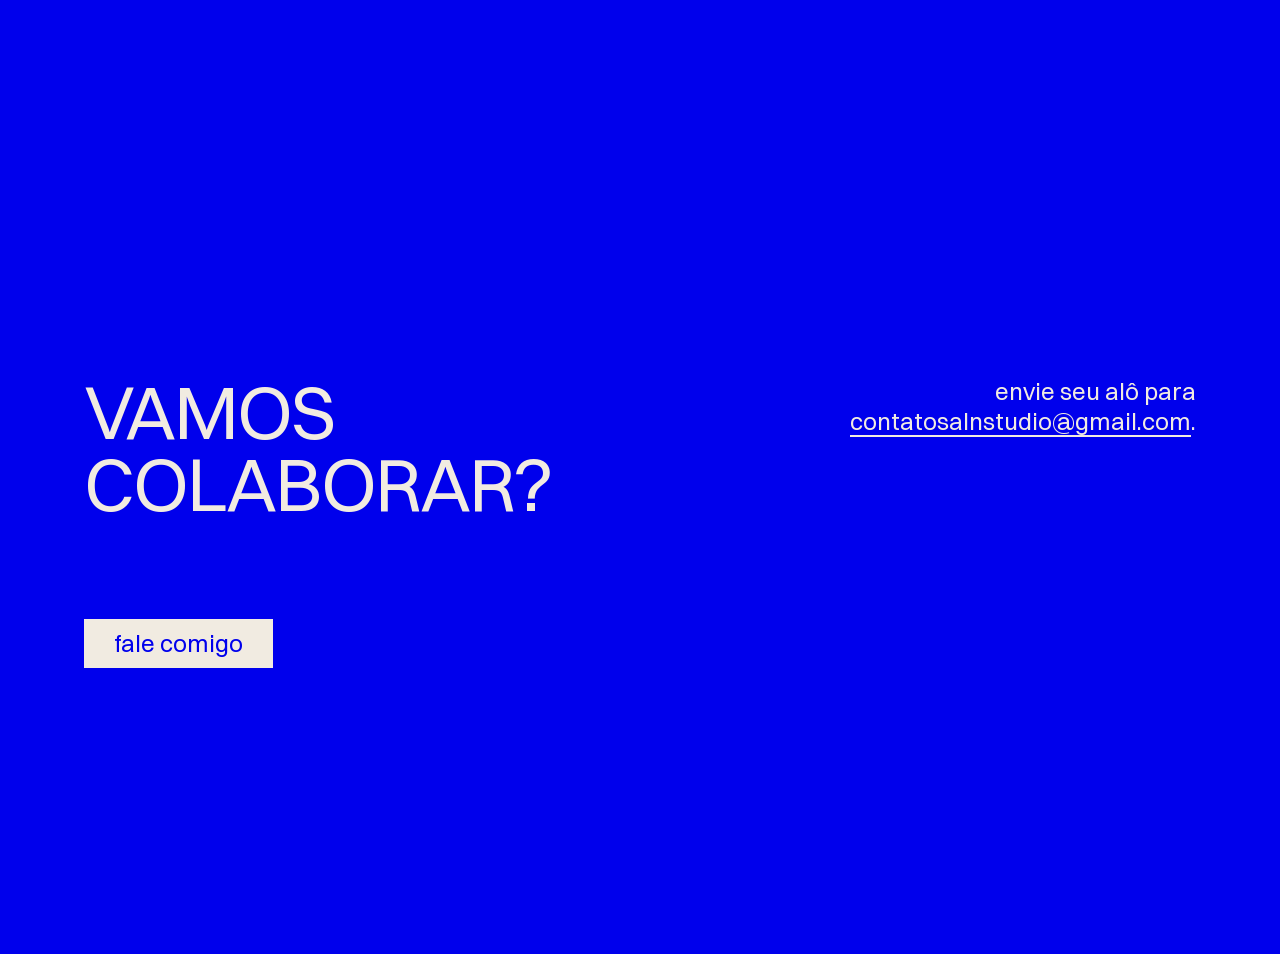
==== commit 72b70750: "Abertura: bonequinha em canvas, balançando só depois que a imagem carrega A máscara CSS sobre o rost" ====
--- a/index.html
+++ b/index.html
@@ -7,7 +7,8 @@
   <meta name="description" content="Alana Lins: jornalista, estrategista e redatora. Estratégia de marca, identidade verbal, conteúdo e copywriting.">
   <meta name="theme-color" content="#F1EBE1">
   <link rel="preload" href="assets/fonts/Switzer-400.woff2" as="font" type="font/woff2" crossorigin>
-  <link rel="stylesheet" href="css/style.css?v=2026110316">
+  <link rel="preload" href="assets/img/rosto.png" as="image">
+  <link rel="stylesheet" href="css/style.css?v=2026110317">
   <script>
     // Decide antes de pintar a página se a abertura com a bonequinha vai rodar:
     // só na primeira visita da sessão e sem #âncora na URL.
@@ -100,13 +101,13 @@
   <!-- Abertura: uma folha do mesmo papel com a bonequinha balançando -->
   <div class="abertura" id="abertura">
     <div class="abertura__folha" id="abertura-folha">
-      <span class="abertura__boneca" id="abertura-boneca" aria-hidden="true"></span>
+      <canvas class="abertura__boneca" id="abertura-boneca" width="737" height="800" aria-hidden="true"></canvas>
     </div>
   </div>
 
-  <script src="js/conteudo.js?v=2026110316"></script>
-  <script src="js/main.js?v=2026110316"></script>
-  <script src="js/abertura.js?v=2026110316"></script>
-  <script src="js/lapis.js?v=2026110316"></script>
+  <script src="js/conteudo.js?v=2026110317"></script>
+  <script src="js/main.js?v=2026110317"></script>
+  <script src="js/abertura.js?v=2026110317"></script>
+  <script src="js/lapis.js?v=2026110317"></script>
 </body>
 </html>
--- a/css/style.css
+++ b/css/style.css
@@ -955,19 +955,23 @@
   overflow: hidden;
   touch-action: none;
 }
-.abertura__folha { position: absolute; inset: 0; background: var(--cru); }
+.abertura__folha {
+  position: absolute;
+  inset: 0;
+  display: flex;
+  align-items: center;
+  justify-content: center;
+  padding-bottom: 6vh; /* a bonequinha fica um pouco acima do meio */
+  background: var(--cru);
+}
 .abertura__boneca {
-  position: absolute;
-  left: 50%;
-  top: 47%;
+  display: block;
   height: min(36vh, 280px, 45.6vw);
+  width: auto;
   aspect-ratio: 737 / 800;
-  margin: 0;
-  translate: -50% -50%;
-  background-color: var(--azul);
-  -webkit-mask: url("../assets/img/rosto.png") center / contain no-repeat;
-  mask: url("../assets/img/rosto.png") center / contain no-repeat;
+  opacity: 0; /* aparece quando a imagem estiver pronta (js/abertura.js) */
   transform-origin: 50% 85%;
+  will-change: transform;
 }
 
 /* ===================== Lápis ===================== */
